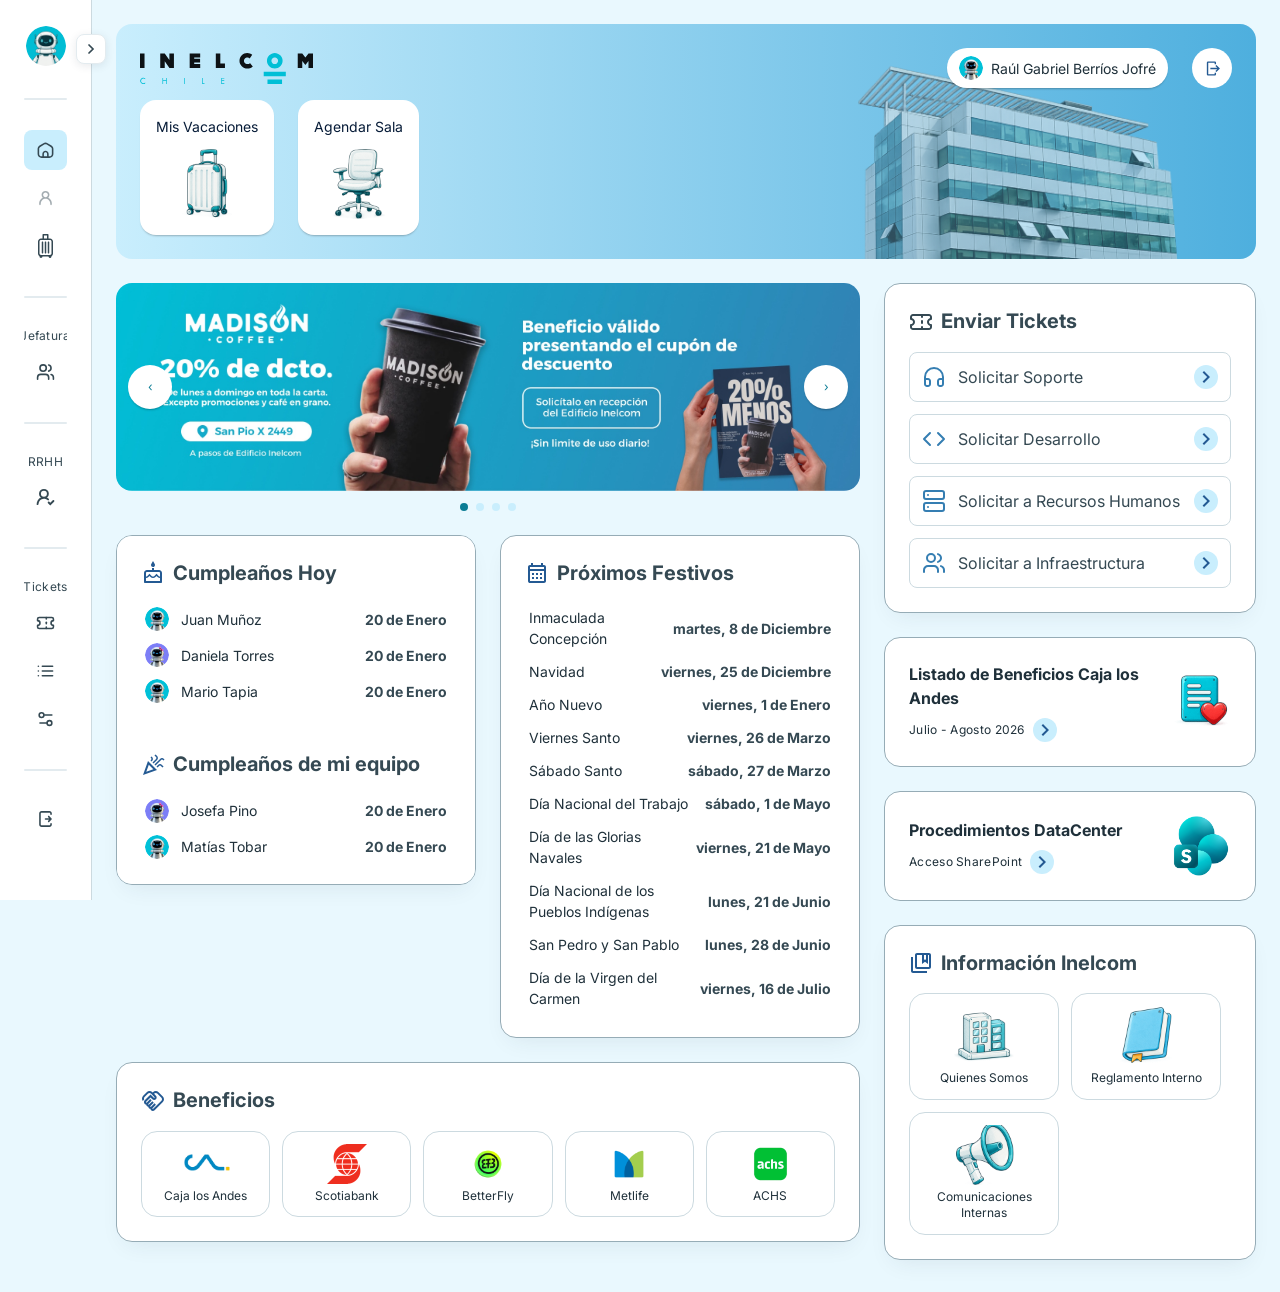
==== index.html @ 3e8e4b84 "Las ilustraciones nuevas del home y el icono de tickets Bajadas del Figma 615:1370. Venían a 1024², " ====
<!doctype html>
<html lang="es">
  <head>
    <link rel="icon" type="image/svg+xml" href="assets/home/favicon.svg" />
    <meta charset="UTF-8" />
    <meta name="viewport" content="width=device-width, initial-scale=1.0" />
    <title>Intranet Inelcom Chile</title>
    <link rel="preconnect" href="https://fonts.googleapis.com" />
    <link rel="preconnect" href="https://fonts.gstatic.com" crossorigin />
    <link
      href="https://fonts.googleapis.com/css2?family=Inter:wght@400;700&display=swap"
      rel="stylesheet"
    />
    <link rel="stylesheet" href="css/sistema/01-tokens.css" />
    <link rel="stylesheet" href="css/sistema/02-base.css" />
    <link rel="stylesheet" href="css/sistema/03-layout.css" />
    <link rel="stylesheet" href="css/sistema/04-components.css" />
    <link rel="stylesheet" href="css/sistema/05-sidebar.css" />

    <link rel="stylesheet" href="css/pantallas/inicio.css" />
    <script src="js/sidebar.js" defer></script>
    <script src="js/inicio-carrusel.js" defer></script>
    <script src="js/inicio-festivos.js" defer></script>
    <script src="js/inicio-cumpleanos.js" defer></script>
  </head>
  <body data-pagina="inicio">
    <div class="l-app">
      <!-- El menú lo pinta js/sidebar.js, igual en todas las pantallas -->
      <div data-sidebar-slot></div>
      <div class="l-main">
        <main class="l-body">
          <h1 class="u-visually-hidden">Panel principal — Intranet Inelcom</h1>

          <header class="s-inicio__hero">
            <div class="s-inicio__fondo" aria-hidden="true">
              <img src="assets/home/img-edificioinelcom.png" alt="" />
            </div>
            <div class="s-inicio__heroContenido">
              <div class="s-inicio__heroTop">
                <img
                  class="s-inicio__logo"
                  src="assets/home/header-logo.svg"
                  alt="Inelcom Chile"
                />
                <div class="s-inicio__acciones">
                  <!-- Nombre y avatar hardcodeados como placeholder de diseño.
                       Deberían venir de la sesión/usuario autenticado. -->
                  <button type="button" class="s-inicio__perfil">
                    <img class="c-avatar" src="assets/home/img-boy.png" alt="" />
                    <span class="s-inicio__perfilNombre"
                      >Raúl Gabriel Berríos Jofré</span
                    >
                  </button>
                  <button
                    type="button"
                    class="c-iconbtn s-inicio__salir"
                    aria-label="Cerrar sesión"
                  >
                    <img class="c-icon" src="assets/home/ic-logout.svg" alt="" />
                  </button>
                </div>
              </div>
              <div class="s-inicio__destacados">
                <button type="button" class="s-inicio__destacado">
                  <span class="s-inicio__destacadoLabel">Mis Vacaciones</span>
                  <img
                    class="s-inicio__ilus s-inicio__ilus--lg"
                    src="assets/home/img-vacaciones.png"
                    alt=""
                  />
                </button>
                <button type="button" class="s-inicio__destacado">
                  <span class="s-inicio__destacadoLabel">Agendar Sala</span>
                  <img class="s-inicio__ilus s-inicio__ilus--lg" src="assets/home/img-sala.png" alt="" />
                </button>
              </div>
            </div>
          </header>


          <div class="s-inicio__contenido">
            <div class="s-inicio__columna">
              <section
                class="s-inicio__carrusel"
                aria-roledescription="carrusel"
                aria-label="Anuncios destacados"
              >
                <div class="s-inicio__viewport">
                  <div class="s-inicio__pista">
                    <div class="s-inicio__lamina">
                      <img
                        src="assets/home/slider/madison-coffee.jpg"
                        alt="Madison Coffee: 20% de descuento de lunes a domingo en toda la carta (excepto promociones y café en grano). San Pío X 2449, a pasos de Edificio Inelcom."
                      />
                    </div>
                    <div class="s-inicio__lamina">
                      <img
                        src="assets/home/slider/metlife-reembolso.jpg"
                        alt="MetLife: reembolso de gastos médicos. Revisa el manual paso a paso aquí."
                      />
                    </div>
                    <div class="s-inicio__lamina">
                      <img
                        src="assets/home/slider/buen-trato.jpg"
                        alt="Inelcom Chile: ¿Qué es Buen Trato? No subimos el tono, nada sexual: miradas, comentarios, gestos, ni pelambres, ni burlas, ni ofensas. Ni siquiera en broma. Conoce las herramientas para tu equipo de trabajo."
                      />
                    </div>
                    <div class="s-inicio__lamina">
                      <img
                        src="assets/home/slider/seguro-complementario.jpg"
                        alt="Nuevo Seguro Complementario MetLife. Formulario: actualiza tus cargas antes del 31 de mayo."
                      />
                    </div>
                  </div>
                  <button
                    type="button"
                    class="s-inicio__nav s-inicio__nav--prev"
                    aria-label="Anuncio anterior"
                  >
                    ‹
                  </button>
                  <button
                    type="button"
                    class="s-inicio__nav s-inicio__nav--next"
                    aria-label="Anuncio siguiente"
                  >
                    ›
                  </button>
                </div>
                <div class="s-inicio__puntos"></div>
              </section>

              <div class="s-inicio__tarjetas">
                <section
                  class="c-card s-inicio__card--cumple"
                  aria-labelledby="birthdays-heading"
                >
                  <h2 class="c-card__title s-inicio__titulo" id="birthdays-heading">
                    <img class="c-icon" src="assets/home/ic-cake.svg" alt="" />
                    Cumpleaños Hoy
                  </h2>
                  <ul
                    class="s-inicio__lista"
                    data-birthdays-today
                    aria-labelledby="birthdays-heading"
                    aria-live="polite"
                  ></ul>

                  <hr class="c-divider" />

                  <h2 class="c-card__title s-inicio__titulo" id="team-birthdays-heading">
                    <img class="c-icon" src="assets/home/ic-celebration.svg" alt="" />
                    Cumpleaños de mi equipo
                  </h2>
                  <ul
                    class="s-inicio__lista"
                    data-birthdays-team
                    aria-labelledby="team-birthdays-heading"
                    aria-live="polite"
                  ></ul>
                </section>

                <section
                  class="c-card s-inicio__card--festivos"
                  aria-labelledby="holidays-heading"
                >
                  <h2 class="c-card__title s-inicio__titulo" id="holidays-heading">
                    <img class="c-icon" src="assets/home/ic-calendar.svg" alt="" />
                    Próximos Festivos
                  </h2>
                  <ul class="s-inicio__lista" data-holidays-list aria-live="polite"></ul>
                </section>
              </div>

              <section
                class="c-card s-inicio__card--beneficios"
                aria-labelledby="benefits-heading"
              >
                <h2 class="c-card__title s-inicio__titulo" id="benefits-heading">
                  <img class="c-icon" src="assets/home/ic-handshake.svg" alt="" />
                  Beneficios
                </h2>
                <div class="s-inicio__rejilla">
                  <a
                    href="https://www.cajalosandes.cl/"
                    target="_blank"
                    rel="noopener noreferrer"
                    class="s-inicio__acceso"
                  >
                    <img
                      class="s-inicio__ilus s-inicio__ilus--auto"
                      src="assets/home/img-logo-cajalosandes.png"
                      alt=""
                    />
                    <span class="s-inicio__accesoLabel">Caja los Andes</span>
                  </a>
                  <a
                    href="https://www.scotiabankchile.cl/"
                    target="_blank"
                    rel="noopener noreferrer"
                    class="s-inicio__acceso"
                  >
                    <img
                      class="s-inicio__ilus"
                      src="assets/home/img-logo-scotiabank.png"
                      alt=""
                    />
                    <span class="s-inicio__accesoLabel">Scotiabank</span>
                  </a>
                  <a
                    href="https://betterfly.com/es-cl/plataforma-betterfly/"
                    target="_blank"
                    rel="noopener noreferrer"
                    class="s-inicio__acceso"
                  >
                    <img
                      class="s-inicio__ilus"
                      src="assets/home/img-logo-betterfly.png"
                      alt=""
                    />
                    <span class="s-inicio__accesoLabel">BetterFly</span>
                  </a>
                  <a
                    href="https://www.metlife.cl/"
                    target="_blank"
                    rel="noopener noreferrer"
                    class="s-inicio__acceso"
                  >
                    <img
                      class="s-inicio__ilus"
                      src="assets/home/img-logo-metlife.png"
                      alt=""
                    />
                    <span class="s-inicio__accesoLabel">Metlife</span>
                  </a>
                  <a
                    href="https://www.mundoachs.cl/"
                    target="_blank"
                    rel="noopener noreferrer"
                    class="s-inicio__acceso"
                  >
                    <img
                      class="s-inicio__ilus s-inicio__ilus--auto"
                      src="assets/home/img-logo-achs.png"
                      alt=""
                    />
                    <span class="s-inicio__accesoLabel">ACHS</span>
                  </a>
                </div>
              </section>
            </div>

            <aside
              class="s-inicio__lateral"
              aria-label="Tickets, beneficios e información"
            >
              <section
                class="c-card s-inicio__card--tickets"
                aria-labelledby="tickets-heading"
              >
                <h2 class="c-card__title s-inicio__titulo" id="tickets-heading">
                  <img class="c-icon" src="assets/home/ic-tickets.svg" alt="" />
                  Enviar Tickets
                </h2>
                <div class="s-inicio__tickets">
                  <button type="button" class="s-inicio__ticket">
                    <img
                      class="c-icon"
                      src="assets/home/ic-ticket-soporte.svg"
                      alt=""
                    />
                    <span class="s-inicio__ticketLabel">Solicitar Soporte</span>
                    <img
                      class="c-icon s-inicio__flecha"
                      src="assets/home/ic-arrow.svg"
                      alt=""
                    />
                  </button>
                  <button type="button" class="s-inicio__ticket">
                    <img
                      class="c-icon"
                      src="assets/home/ic-ticket-desarrollo.svg"
                      alt=""
                    />
                    <span class="s-inicio__ticketLabel">Solicitar Desarrollo</span>
                    <img
                      class="c-icon s-inicio__flecha"
                      src="assets/home/ic-arrow.svg"
                      alt=""
                    />
                  </button>
                  <button type="button" class="s-inicio__ticket">
                    <img
                      class="c-icon"
                      src="assets/home/ic-ticket-rrhh.svg"
                      alt=""
                    />
                    <span class="s-inicio__ticketLabel">Solicitar a Recursos Humanos</span>
                    <img
                      class="c-icon s-inicio__flecha"
                      src="assets/home/ic-arrow.svg"
                      alt=""
                    />
                  </button>
                  <button type="button" class="s-inicio__ticket">
                    <img
                      class="c-icon"
                      src="assets/home/ic-ticket-infraestructura.svg"
                      alt=""
                    />
                    <span class="s-inicio__ticketLabel">Solicitar a Infraestructura</span>
                    <img
                      class="c-icon s-inicio__flecha"
                      src="assets/home/ic-arrow.svg"
                      alt=""
                    />
                  </button>
                </div>
              </section>

              <button type="button" class="s-inicio__banner">
                <span class="s-inicio__bannerTexto">
                  <span class="s-inicio__bannerTitulo">Listado de Beneficios Caja los Andes</span>
                  <span class="s-inicio__bannerPie">
                    <span class="s-inicio__bannerSub">Julio - Agosto 2026</span>
                    <img
                      class="c-icon s-inicio__flecha"
                      src="assets/home/ic-arrow.svg"
                      alt=""
                    />
                  </span>
                </span>
                <img
                  class="s-inicio__bannerImagen"
                  src="assets/home/img-cajalosandes-benefit.png"
                  alt=""
                />
              </button>

              <button type="button" class="s-inicio__banner">
                <span class="s-inicio__bannerTexto">
                  <span class="s-inicio__bannerTitulo">Procedimientos DataCenter</span>
                  <span class="s-inicio__bannerPie">
                    <span class="s-inicio__bannerSub">Acceso SharePoint</span>
                    <img
                      class="c-icon s-inicio__flecha"
                      src="assets/home/ic-arrow.svg"
                      alt=""
                    />
                  </span>
                </span>
                <img
                  class="s-inicio__bannerImagen"
                  src="assets/home/img-sharepoint.png"
                  alt=""
                />
              </button>

              <section class="c-card s-inicio__card--info" aria-labelledby="info-heading">
                <h2 class="c-card__title s-inicio__titulo" id="info-heading">
                  <img class="c-icon" src="assets/home/ic-book.svg" alt="" />
                  Información Inelcom
                </h2>
                <div class="s-inicio__rejilla">
                  <button type="button" class="s-inicio__acceso">
                    <img
                      class="s-inicio__ilus s-inicio__ilus--md"
                      src="assets/home/img-inelcom-building.png"
                      alt=""
                    />
                    <span class="s-inicio__accesoLabel">Quienes Somos</span>
                  </button>
                  <button type="button" class="s-inicio__acceso">
                    <img
                      class="s-inicio__ilus s-inicio__ilus--md"
                      src="assets/home/img-inelcom-book.png"
                      alt=""
                    />
                    <span class="s-inicio__accesoLabel">Reglamento Interno</span>
                  </button>
                  <button type="button" class="s-inicio__acceso">
                    <img
                      class="s-inicio__ilus s-inicio__ilus--md"
                      src="assets/home/img-inelcom-megaphone.png"
                      alt=""
                    />
                    <span class="s-inicio__accesoLabel"
                      >Comunicaciones Internas</span
                    >
                  </button>
                </div>
              </section>
            </aside>
          </div>
        </main>
      </div>

    </div>
  </body>
</html>
---- css/sistema/01-tokens.css ----
/* ==========================================================================
   TOKENS · INELCOM Design System

   Generado desde las VARIABLES del archivo de Figma "Design System inelcom"
   (v0IxFJxFoUWsXnlqkvCkW9), no desde sus estilos. Son cuatro colecciones:

     INELCOM/Colors      76 variables
     INELCOM/Spacing     13
     INELCOM/Radius       6
     INELCOM/Typography  29

   Este archivo es la ÚNICA fuente de color, espacio, radio y tipografía de
   todo el repositorio. Ninguna hoja de más abajo declara un valor propio:
   todas componen con estas variables.

   DOS CAPAS
     1. PRIMITIVAS   el valor tal como está en Figma, con el mismo nombre
                     (corporate/500 → --c-corporate-500)
     2. SEMÁNTICAS   para qué sirve cada una en pantalla
                     (--color-bg-page, --color-text-primary…)

   Una pantalla usa la capa 2. La capa 1 se toca solo cuando cambia el
   archivo de Figma.

   LO QUE NO VIENE DEL DESIGN SYSTEM
   Al final hay un bloque con medidas de implementación —anchos de sidebar y
   de modal, tamaños de icono, sombras, foco y transiciones— que Figma no
   publica como variables. Van marcadas y aparte, para que se note cuáles
   son del sistema y cuáles las pusimos nosotros.
   ========================================================================== */

:root {
  /* ======================================================================
     1. PRIMITIVAS · COLOR            INELCOM/Colors
     ====================================================================== */

  /* --- Corporativo --------------------------------------------------- */
  --c-corporate-50: #ebffff;
  --c-corporate-100: #cefdff;
  --c-corporate-200: #a2f9ff;
  --c-corporate-300: #63f1fd;
  --c-corporate-400: #1ce0f4;
  --c-corporate-500: #00bfd6;
  --c-corporate-600: #039bb7;
  --c-corporate-700: #0a7c94;
  --c-corporate-800: #126378;
  --c-corporate-900: #145265;
  --c-corporate-950: #063646;

  /* --- Support (morado) ---------------------------------------------- */
  --c-support-50: #ecefff;
  --c-support-100: #dde2ff;
  --c-support-200: #c2c9ff;
  --c-support-300: #9ca5ff;
  --c-support-400: #7577ff;
  --c-support-500: #6c63ff;
  --c-support-600: #5036f5;
  --c-support-700: #452ad8;
  --c-support-800: #3825ae;
  --c-support-900: #312689;
  --c-support-950: #1e1650;

  /* --- Blue support ---------------------------------------------------
     Ojo: el sistema no publica el 800 de esta familia. */
  --c-blue-support-50: #f4fcff;
  --c-blue-support-100: #e9f8fe;
  --c-blue-support-200: #c9eefd;
  --c-blue-support-300: #9be0fc;
  --c-blue-support-400: #4eafde;
  --c-blue-support-500: #357eb2;
  --c-blue-support-600: #245a93;
  --c-blue-support-700: #194573;
  --c-blue-support-900: #061b37;

  /* --- Neutros -------------------------------------------------------- */
  --c-neutral-0: #ffffff;
  --c-neutral-50: #f8fbfc;
  --c-neutral-100: #f1f7f9;
  --c-neutral-200: #e3ebef;
  --c-neutral-300: #ccdae0;
  --c-neutral-400: #96acb6;
  --c-neutral-500: #6b8490;
  --c-neutral-600: #495d67;
  --c-neutral-700: #354953;
  --c-neutral-800: #1f303a;
  --c-neutral-900: #101e29;
  --c-neutral-950: #030c16;

  /* --- Semáforo ------------------------------------------------------- */
  --c-success-50: #f0fdf4;
  --c-success-100: #dcfce7;
  --c-success-200: #bbf7d0;
  --c-success-300: #86efac;
  --c-success-400: #4ade80;
  --c-success-500: #22c55e;
  --c-success-600: #16a34a;
  --c-success-700: #15803d;
  --c-success-800: #166534;
  --c-success-900: #14532d;
  --c-success-950: #052e16;

  --c-warning-50: #fef9ec;
  --c-warning-100: #fdedc8;
  --c-warning-200: #fada8d;
  --c-warning-300: #f7c052;
  --c-warning-400: #f5a623;
  --c-warning-500: #ef8711;
  --c-warning-600: #d3630c;
  --c-warning-700: #af440e;
  --c-warning-800: #8f3411;
  --c-warning-900: #752c12;
  --c-warning-950: #431505;

  --c-error-50: #fef2f2;
  --c-error-100: #fee2e2;
  --c-error-200: #ffc9c9;
  --c-error-300: #fda4a4;
  --c-error-400: #fa6f6f;
  --c-error-500: #f24b4b;
  --c-error-600: #de2424;
  --c-error-700: #bb1a1a;
  --c-error-800: #9b1919;
  --c-error-900: #801c1c;
  --c-error-950: #460909;

  /* ======================================================================
     2. PRIMITIVAS · ESPACIO          INELCOM/Spacing
     ====================================================================== */

  --space-half: 2px;
  --space-1: 4px;
  --space-2: 8px;
  --space-3: 12px;
  --space-4: 16px;
  --space-5: 20px;
  --space-6: 24px;
  --space-8: 32px;
  --space-10: 40px;
  --space-12: 48px;
  --space-16: 64px;
  --space-20: 80px;
  --space-24: 96px;

  /* ======================================================================
     3. PRIMITIVAS · RADIO            INELCOM/Radius
     ====================================================================== */

  --radius-xs: 2px;
  --radius-sm: 4px;
  --radius-md: 8px;
  --radius-lg: 16px;
  --radius-xl: 32px;
  --radius-pill: 999px;

  /* ======================================================================
     4. PRIMITIVAS · TIPOGRAFÍA       INELCOM/Typography

     La familia no es una variable de Figma: el sistema la da por sentada.
     Es lo único de esta sección que no sale del archivo.
     ====================================================================== */

  --font-sans:
    "Inter", -apple-system, BlinkMacSystemFont, "Segoe UI", Roboto, Helvetica,
    Arial, sans-serif;

  --fs-xs: 12px;
  --fs-sm: 14px;
  --fs-base: 16px;
  --fs-lg: 18px;
  --fs-xl: 20px;
  --fs-2xl: 24px;
  --fs-3xl: 30px;
  --fs-4xl: 36px;
  --fs-5xl: 48px;
  --fs-6xl: 60px;
  --fs-7xl: 72px;
  --fs-8xl: 96px;
  --fs-9xl: 128px;

  --fw-regular: 400;
  --fw-medium: 500;
  --fw-semibold: 600;
  --fw-bold: 700;

  --lh-none: 1;
  --lh-tight: 1.25;
  --lh-snug: 1.375;
  --lh-normal: 1.5;
  --lh-relaxed: 1.625;
  --lh-loose: 2;

  --ls-tighter: -0.05em;
  --ls-tight: -0.025em;
  --ls-normal: 0;
  --ls-wide: 0.025em;
  --ls-wider: 0.05em;
  --ls-widest: 0.1em;

  /* ======================================================================
     5. SEMÁNTICAS · para qué sirve cada color en pantalla
     ====================================================================== */

  /* --- Superficies ---------------------------------------------------- */
  --color-bg-page: var(--c-blue-support-100);
  --color-surface: var(--c-neutral-0);
  --color-surface-subtle: var(--c-neutral-200);
  --color-surface-sunken: var(--c-neutral-50); /* tarjeta de detalle    */
  --color-surface-muted: var(--c-neutral-100); /* cuerpo de los modales */

  /* --- Bordes y separadores -------------------------------------------- */
  --color-border: var(--c-neutral-400);
  --color-border-subtle: var(--c-neutral-300);
  --color-divider: var(--c-neutral-200);

  /* --- Texto ------------------------------------------------------------ */
  --color-text-primary: var(--c-neutral-800);
  --color-text-heading: var(--c-neutral-700);
  --color-text-strong: var(--c-neutral-900);
  --color-text-secondary: var(--c-neutral-600);
  --color-text-inverse: var(--c-neutral-0);
  --color-text-link: var(--c-corporate-700);
  --color-text-danger: var(--c-error-600);

  /* --- Iconos ----------------------------------------------------------- */
  --color-icon: var(--c-neutral-700);
  --color-icon-muted: var(--c-neutral-500);
  --color-icon-inverse: var(--c-neutral-0);

  /* --- Interacción ------------------------------------------------------ */
  --color-state-hover: var(--c-blue-support-50);
  --color-state-pressed: var(--c-blue-support-200);
  --color-state-focus: var(--c-blue-support-200);
  --color-state-selected: var(--c-blue-support-200);

  /* El sidebar va sobre blanco, así que arranca un escalón más arriba */
  --color-nav-hover: var(--c-blue-support-100);
  --color-nav-pressed: var(--c-blue-support-300);
  --color-nav-selected: var(--c-blue-support-200);

  --color-focus-ring: var(--c-corporate-700);

  /* --- Acción primaria -------------------------------------------------- */
  --color-action-bg: var(--c-corporate-600);
  --color-action-bg-hover: var(--c-corporate-700);
  --color-action-bg-pressed: var(--c-corporate-800);
  --color-action-text: var(--c-neutral-0);
  --color-action-bg-disabled: var(--c-neutral-200);
  --color-action-text-disabled: var(--c-neutral-500);

  /* --- Modales ---------------------------------------------------------- */
  --color-overlay: rgb(16 30 41 / 0.55);

  /* --- Estados ---------------------------------------------------------- */
  --color-info-bg: var(--c-blue-support-200);
  --color-info-border: var(--c-corporate-600);
  --color-info-text: var(--c-corporate-950);
  --color-info-accent: var(--c-corporate-700);

  --color-success-bg: var(--c-success-200);
  --color-success-border: var(--c-success-600);
  --color-success-text: var(--c-success-900);

  --color-warning-bg: var(--c-warning-200);
  --color-warning-bg-soft: var(--c-warning-100);
  --color-warning-border: var(--c-warning-500);
  --color-warning-text: var(--c-warning-900);

  --color-danger-bg: var(--c-error-200);
  --color-danger-border: var(--c-error-500);
  --color-danger-text: var(--c-error-900);
  --color-danger-solid: var(--c-error-500);

  /* --- Badge de días ---------------------------------------------------- */
  --color-badge-empty: var(--c-neutral-400);
  --color-badge-ok: var(--c-success-600);
  --color-badge-over: var(--color-danger-solid);

  /* --- Tabla ------------------------------------------------------------ */
  --color-table-head-bg: var(--c-neutral-100);
  --color-table-border: var(--c-neutral-300);
  --color-table-row-hover: var(--color-state-hover);
  --color-table-row-pressed: var(--color-state-pressed);

  --color-tag-ok-bg: var(--c-success-100);
  --color-tag-ok-text: var(--c-success-700);
  --color-tag-wait-bg: var(--c-warning-100);
  --color-tag-wait-text: var(--c-warning-700);
  --color-tag-no-bg: var(--c-error-100);
  --color-tag-no-text: var(--c-error-700);

  /* Las filas rechazadas van atenuadas */
  --opacity-row-muted: 0.6;

  /* --- Icono de la tarjeta de historial --------------------------------- */
  --color-status-icon-aprobada: var(--c-success-700);
  --color-status-icon-rechazada: var(--c-neutral-900);
  --color-status-icon-pendiente: var(--color-icon);

  /* ======================================================================
     6. FUERA DEL DESIGN SYSTEM

     Medidas de implementación que Figma no publica como variables. Si
     alguna debiera ser del sistema, el sitio donde agregarla es el archivo
     de Figma, no este bloque.
     ====================================================================== */

  /* --- Medidas de layout ------------------------------------------------ */
  --size-sidebar-collapsed: 92px;
  --size-sidebar-expanded: 256px;
  --size-bottomnav: 64px; /* barra inferior en móvil */
  --size-content-max: 1440px;
  --size-modal-sm: 500px; /* detalle de solicitud  */
  --size-modal-md: 800px; /* confirmación          */
  --size-modal-lg: 720px; /* drawer de informe     */
  --size-modal-xl: 1040px; /* detalle de un tramo  */

  /* --- Iconos ----------------------------------------------------------- */
  --icon-xs: 13px;
  --icon-sm: 16px;
  --icon-md: 18px;
  --icon-lg: 24px;
  --icon-xl: 36px;

  /* Área mínima de toque en teléfono */
  --tap-target: 44px;

  /* --- Sombras ---------------------------------------------------------- */
  --shadow-button: 0 2px 2px -1px rgb(0 0 0 / 0.25);
  --shadow-card: 0 2px 8px 0 rgb(36 48 71 / 0.1);
  --shadow-card-lg: 0 10px 24px -10px rgb(36 48 71 / 0.1);
  --shadow-modal:
    0 12px 32px 0 rgb(15 24 37 / 0.14), 0 4px 8px 0 rgb(15 24 37 / 0.06);

  /* --- Foco ------------------------------------------------------------- */
  --focus-ring-width: 2px;
  --focus-ring-offset: 2px;

  /* --- Movimiento ------------------------------------------------------- */
  --transition-fast: 120ms ease-out;
  --transition-base: 180ms ease-out;
}
---- css/sistema/02-base.css ----
/* ==========================================================================
   02 · BASE
   Reset acotado, tipografía por defecto y utilidades mínimas.
   ========================================================================== */

/* --- Reset ---------------------------------------------------------- */

*,
*::before,
*::after {
  box-sizing: border-box;
}

html {
  -webkit-text-size-adjust: 100%;
}

body,
h1,
h2,
h3,
h4,
p,
figure,
blockquote,
dl,
dd {
  margin: 0;
}

ul[class],
ol[class] {
  margin: 0;
  padding: 0;
  list-style: none;
}

img,
svg,
video {
  display: block;
  max-width: 100%;
}

button,
input,
select,
textarea {
  font: inherit;
  color: inherit;
  margin: 0;
}

button {
  background: none;
  border: 0;
  padding: 0;
  cursor: pointer;
}

a {
  color: inherit;
  text-decoration: none;
}

/* El atributo hidden tiene que ganarle al display de los componentes:
   `.c-notice { display: flex }` por sí solo le gana a la regla del navegador. */
[hidden] {
  display: none !important;
}

/* --- Documento ------------------------------------------------------ */

body {
  font-family: var(--font-sans);
  font-size: var(--fs-xs);
  font-weight: var(--fw-regular);
  line-height: var(--lh-normal);
  color: var(--color-text-primary);
  background-color: var(--color-bg-page);
  -webkit-font-smoothing: antialiased;
  text-rendering: optimizeLegibility;
}

/* --- Foco -----------------------------  */

:focus-visible {
  outline: var(--focus-ring-width) solid var(--color-focus-ring);
  outline-offset: var(--focus-ring-offset);
  border-radius: var(--radius-md);
}

/* --- Movimiento reducido -------------------------------------------- */

@media (prefers-reduced-motion: reduce) {
  *,
  *::before,
  *::after {
    animation-duration: 0.01ms !important;
    animation-iteration-count: 1 !important;
    transition-duration: 0.01ms !important;
    scroll-behavior: auto !important;
  }
}

/* ==========================================================================
   UTILIDADES
   ========================================================================== */

/* Solo para lectores de pantalla */
.u-visually-hidden {
  position: absolute;
  width: 1px;
  height: 1px;
  padding: 0;
  margin: -1px;
  overflow: hidden;
  clip: rect(0 0 0 0);
  clip-path: inset(50%);
  white-space: nowrap;
  border: 0;
}

/* Salto al contenido, visible solo al tabular */
.u-skip-link {
  position: absolute;
  top: var(--space-2);
  left: var(--space-2);
  z-index: 100;
  padding: var(--space-2) var(--space-3);
  font-size: var(--fs-sm);
  font-weight: var(--fw-bold);
  color: var(--color-text-link);
  background: var(--color-surface);
  border-radius: var(--radius-md);
  box-shadow: var(--shadow-card);
  transform: translateY(-200%);
}
.u-skip-link:focus {
  transform: translateY(0);
}

/* Los iconos (.c-icon) se fueron a 04-components.css: son un componente, y
   el home del sistema viejo necesita cargarlos sin arrastrar este reset. */
---- css/sistema/03-layout.css ----
/* ==========================================================================
   03 · LAYOUT
   ========================================================================== */

/* --------------------------------------------------------------------------
   Armazón de la aplicación
   -------------------------------------------------------------------------- */

.l-app {
  display: flex;
  flex-direction: column;
  min-height: 100vh;
  min-height: 100dvh;
}

.l-main {
  flex: 1;
  min-width: 0; /* deja que el grid se encoja */
}

.l-app:has(> .c-sidebar) .l-main {
  padding-bottom: var(--size-bottomnav);
}

@media (min-width: 768px) {
  .l-app {
    flex-direction: row;
  }
  .l-app:has(> .c-sidebar) .l-main {
    padding-bottom: 0;
  }
}

/* --------------------------------------------------------------------------
   Cabecera de página
   -------------------------------------------------------------------------- */

.l-header {
  position: sticky;
  top: 0;
  z-index: 15;
  padding: var(--space-4);
  background-color: var(--color-surface);
  border-bottom: 1px solid var(--color-divider);
}

.l-header__content {
  display: flex;
  align-items: center;
  justify-content: space-between;
  gap: var(--space-3);
}

@media (min-width: 768px) {
  .l-header {
    padding: var(--space-4) var(--space-6);
  }
}

/* --------------------------------------------------------------------------
   Cuerpo de página
   -------------------------------------------------------------------------- */

.l-body {
  display: flex;
  flex-direction: column;
  gap: var(--space-6);
  padding: var(--space-6) var(--space-4) var(--space-8);
}

@media (min-width: 768px) {
  .l-body {
    padding: var(--space-6) var(--space-6) var(--space-8);
  }
}

/* --------------------------------------------------------------------------
   Sección genérica: un título y su contenido
   -------------------------------------------------------------------------- */

.l-section {
  display: flex;
  flex-direction: column;
  gap: var(--space-4);
}

.l-section__title {
  font-size: var(--fs-2xl);
  font-weight: var(--fw-bold);
  line-height: var(--lh-snug);
  color: var(--color-text-primary);
}

/* --------------------------------------------------------------------------
   Rejilla de tiles de balance
   -------------------------------------------------------------------------- */

.l-balance {
  display: grid;
  grid-template-columns: 1fr;
  gap: var(--space-3);
}

@media (min-width: 480px) {
  .l-balance {
    grid-template-columns: repeat(2, 1fr);
    gap: var(--space-4);
  }
  /* Con tres tiles el último ocupa la fila entera; con dos no aplica. */
  .l-balance:has(> :nth-child(3)) > :last-child {
    grid-column: 1 / -1;
  }
}

@media (min-width: 768px) {
  /* auto-fit: se adapta al número de tiles que haya. */
  .l-balance {
    grid-template-columns: repeat(auto-fit, minmax(280px, 1fr));
    gap: var(--space-6);
  }
  /* Desde acá ya caben los tres en fila: se anula el span de arriba. */
  .l-balance:has(> :nth-child(3)) > :last-child {
    grid-column: auto;
  }
}

/* --------------------------------------------------------------------------
   Columna de formulario y columna de historial
   -------------------------------------------------------------------------- */

.l-split {
  display: grid;
  grid-template-columns: 1fr;
  gap: var(--space-8);
}

.l-split__divider {
  display: none;
}

@media (min-width: 1280px) {
  .l-split {
    grid-template-columns: 492px 2px 1fr;
    gap: var(--space-6);
    align-items: start;
  }

  .l-split__divider {
    display: block;
    align-self: stretch;
    margin-block: var(--space-8);
    background-color: var(--color-border-subtle);
    border-radius: var(--radius-pill);
  }
}

/* --------------------------------------------------------------------------
   Fila de filtros del historial
   -------------------------------------------------------------------------- */

.l-filters {
  display: flex;
  flex-direction: column;
  gap: var(--space-2);
}

.l-filters > * {
  width: 100%;
  max-width: none;
}

@media (min-width: 480px) {
  .l-filters {
    flex-direction: row;
    flex-wrap: wrap;
    gap: var(--space-4);
  }
  .l-filters > * {
    width: auto;
    max-width: 240px;
  }
}
---- css/sistema/04-components.css ----
/* ==========================================================================
   04 · COMPONENTES
   Cada bloque es independiente y se nombra en BEM:
     .c-bloque __elemento --modificador
   ========================================================================== */

/* ==========================================================================
   AVATAR
   ========================================================================== */

.c-avatar {
  display: block;
  width: var(--icon-lg);
  height: var(--icon-lg);
  object-fit: cover;
  border-radius: var(--radius-pill);
  flex-shrink: 0;
}

.c-avatar--md {
  width: 32px;
  height: 32px;
}

.c-avatar--lg {
  width: 40px;
  height: 40px;
}

/* Sin foto: iniciales. En una lista de equipo casi nunca hay foto de todos. */
.c-avatar--iniciales {
  display: inline-flex;
  align-items: center;
  justify-content: center;
  background-color: var(--color-surface-subtle);
  color: var(--color-text-heading);
  font-size: var(--fs-xs);
  font-weight: var(--fw-bold);
  letter-spacing: 0.02em;
  text-transform: uppercase;
  user-select: none;
}

/* ==========================================================================
   DIVISOR
   ========================================================================== */

.c-divider {
  height: 1px;
  width: 100%;
  background-color: var(--color-divider);
  border: 0;
}

.c-divider--thick {
  height: 2px;
  border-radius: 2px;
}


/* ==========================================================================
   BOTÓN DE ICONO REDONDO 
   ========================================================================== */

.c-iconbtn {
  display: inline-flex;
  align-items: center;
  justify-content: center;
  width: 36px;
  height: 36px;
  background-color: var(--color-surface);
  border: 1px solid var(--c-neutral-700);
  border-radius: var(--radius-pill);
  transition: background-color var(--transition-fast);
}

.c-iconbtn:hover {
  background-color: var(--color-state-hover);
}
.c-iconbtn:active {
  background-color: var(--color-state-pressed);
}
.c-iconbtn .c-icon {
  width: 17px;
  height: 17px;
}

/* ==========================================================================
   TÍTULO DE PÁGINA
   ========================================================================== */

.c-pagetitle {
  display: flex;
  align-items: center;
  gap: var(--space-2);
  min-width: 0;
}

.c-pagetitle__text {
  font-size: var(--fs-2xl);
  font-weight: var(--fw-bold);
  line-height: var(--lh-snug);
  color: var(--color-text-primary);
}

@media (max-width: 479px) {
  .c-pagetitle__text {
    font-size: 1.25rem;
  } /* 20 · evita que parta en dos */
}

/* ==========================================================================
   ICONO
   ========================================================================== */

.c-icon {
  display: inline-block;
  width: var(--icon-lg);
  height: var(--icon-lg);
  flex-shrink: 0;
  color: var(--color-icon);
  pointer-events: none;
}

.c-icon--xs {
  width: var(--icon-xs);
  height: var(--icon-xs);
}
.c-icon--sm {
  width: var(--icon-sm);
  height: var(--icon-sm);
}
.c-icon--md {
  width: var(--icon-md);
  height: var(--icon-md);
}
.c-icon--lg {
  width: var(--icon-lg);
  height: var(--icon-lg);
}
.c-icon--xl {
  width: var(--icon-xl);
  height: var(--icon-xl);
}
.c-icon--maleta {
  width: auto;
  aspect-ratio: 5 / 8;
}

/* ==========================================================================
   SIDEBAR
   ========================================================================== */

.c-sidebar {
  position: fixed;
  bottom: 0;
  left: 0;
  right: 0;
  z-index: 20;
  display: flex;
  align-items: center;
  justify-content: space-around;
  height: var(--size-bottomnav);
  padding: 0 var(--space-3);
  background-color: var(--color-surface);
  border-top: 1px solid var(--color-border-subtle);
}

/* En teléfono la barra inferior muestra solo navegación */
.c-sidebar__profile,
.c-sidebar__divider,
.c-sidebar__spacer,
.c-sidebar__toggle {
  display: none;
}

.c-sidebar__nav {
  display: contents;
}

@media (min-width: 768px) {
  .c-sidebar {
    position: sticky;
    top: 0;
    bottom: auto;
    /* Por encima de .l-header (15): el botón de plegar sobresale sobre el
       contenido y con 10 quedaba por debajo de la cabecera blanca de las
       pantallas que la tienen. */
    z-index: 20;
    flex-direction: column;
    align-items: stretch;
    justify-content: flex-start;
    gap: var(--space-6);
    width: var(--size-sidebar-collapsed);
    height: 100vh;
    height: 100dvh;
    padding: var(--space-6);
    border-top: 0;
    border-right: 1px solid var(--color-border-subtle);
  }

  .c-sidebar__profile {
    display: flex;
    align-items: center;
    justify-content: center;
    height: 44px;
  }

  .c-sidebar__identity {
    display: none;
  }

  .c-sidebar__divider {
    display: block;
  }

  .c-sidebar__nav {
    display: flex;
    flex-direction: column;
    align-items: center;
    gap: var(--space-2);
  }

  .c-sidebar__spacer {
    display: block;
    flex: 1;
  }

  .c-sidebar__footer {
    display: flex;
    flex-direction: column;
  }

  /* Botón de plegar/desplegar, pisando el borde derecho.
     El z-index lo pone por encima del contenido: si no, cualquier tarjeta
     de la página le pasa por encima y deja de poder pulsarse. El aside no
     recorta —su scroll está en .c-sidebar__scroll—, así que el saliente de
     15px se ve entero. */
  .c-sidebar__toggle {
    position: absolute;
    top: 34px;
    right: -15px;
    z-index: 2;
    display: flex;
    padding: 6px;
    background-color: var(--color-surface);
    border: 1px solid var(--color-divider);
    border-radius: var(--radius-md);
    box-shadow: var(--shadow-card);
    transition: background-color var(--transition-fast);
  }

  .c-sidebar__toggle:hover { background-color: var(--color-state-hover); }
  .c-sidebar__toggle:active { background-color: var(--color-state-pressed); }

  .c-sidebar__toggle .c-icon {
    width: var(--icon-sm);
    height: var(--icon-sm);
    transform: rotate(-90deg);
  }
}

/* --- Variante expandida -------------------------------------------- */

@media (min-width: 768px) {
  .c-sidebar--expanded {
    width: var(--size-sidebar-expanded);
  }

  .c-sidebar--expanded .c-sidebar__profile {
    justify-content: flex-start;
    gap: var(--space-3);
    height: auto;
  }

  .c-sidebar--expanded .c-sidebar__identity {
    display: flex;
    flex-direction: column;
    gap: var(--space-1);
    min-width: 0;
  }

  .c-sidebar--expanded .c-sidebar__nav {
    align-items: stretch;
  }

  .c-sidebar--expanded .c-navlink__label {
    display: block;
  }

  .c-sidebar--expanded .c-sidebar__toggle .c-icon {
    transform: rotate(90deg);
  }
}

.c-sidebar__org {
  font-size: var(--fs-xs);
  font-weight: var(--fw-medium);
  line-height: 1.2;
  letter-spacing: var(--ls-wide);
  text-transform: uppercase;
  color: var(--c-corporate-600);
}

.c-sidebar__user {
  font-size: var(--fs-sm);
  font-weight: var(--fw-medium);
  line-height: var(--lh-snug);
  color: var(--color-text-strong);
  overflow: hidden;
  text-overflow: ellipsis;
  white-space: nowrap;
}

/* ==========================================================================
   ITEM DE NAVEGACIÓN
   ========================================================================== */

.c-navlink {
  display: flex;
  align-items: center;
  gap: var(--space-3);
  padding: var(--space-2) var(--space-3);
  border-radius: var(--radius-md);
  background-color: transparent;
  transition: background-color var(--transition-fast);
}

.c-navlink:hover {
  background-color: var(--color-nav-hover);
}
.c-navlink:active {
  background-color: var(--color-nav-pressed);
}

.c-navlink[aria-current="page"] {
  background-color: var(--color-nav-selected);
}

.c-navlink__label {
  display: none;
  flex: 1;
  font-size: var(--fs-sm);
  font-weight: var(--fw-medium);
  line-height: var(--lh-snug);
  letter-spacing: var(--ls-tight);
  color: var(--color-text-heading);
  text-align: left;
}

.c-navlink:active .c-navlink__label,
.c-navlink[aria-current="page"] .c-navlink__label {
  color: var(--color-text-primary);
}

/* Cerrar sesión */
.c-navlink--logout {
  padding: var(--space-2) var(--space-3);
}
.c-navlink--logout .c-icon {
  width: 20px;
  height: 20px;
}
.c-navlink--logout .c-navlink__label {
  color: var(--color-text-danger);
}

/* ==========================================================================
   TILE DE BALANCE
   ========================================================================== */

.c-tile {
  display: flex;
  flex-direction: column;
  gap: var(--space-2);
  padding: var(--space-4) var(--space-6);
  border: 1px solid var(--tile-border);
  border-radius: var(--radius-lg);
  background-color: var(--tile-bg);
}

.c-tile--info {
  --tile-bg: var(--color-info-bg);
  --tile-border: var(--color-info-border);
  --tile-accent: var(--color-info-accent);
  --tile-value: var(--color-info-text);
}

.c-tile--success {
  --tile-bg: var(--color-success-bg);
  --tile-border: var(--color-success-border);
  --tile-accent: var(--color-success-border);
  --tile-value: var(--color-success-text);
}

.c-tile--warning {
  --tile-bg: var(--color-warning-bg);
  --tile-border: var(--color-warning-border);
  --tile-accent: var(--color-warning-border);
  --tile-value: var(--color-warning-text);
}

.c-tile__header {
  display: flex;
  align-items: center;
  gap: var(--space-2);
}

.c-tile__bubble {
  display: flex;
  align-items: center;
  justify-content: center;
  width: var(--icon-lg);
  height: var(--icon-lg);
  flex-shrink: 0;
  background-color: var(--color-surface);
  border: 1px solid var(--tile-accent);
  border-radius: var(--radius-pill);
  color: var(--tile-accent);
}

.c-tile__bubble .c-icon {
  width: var(--icon-xs);
  height: var(--icon-xs);
  color: inherit;
}

.c-tile__label {
  font-size: var(--fs-xs);
  font-weight: var(--fw-bold);
  line-height: 1.25;
  letter-spacing: var(--ls-wider);
  text-transform: uppercase;
  color: var(--color-text-strong);
}

.c-tile__value {
  display: flex;
  align-items: baseline;
  gap: 7px;
  color: var(--tile-value);
}

/* En las plantillas la cifra es un {{placeholder}} largo y sin espacios;
   sin esto desborda la página a lo ancho en teléfono. Los números de
   verdad nunca llegan a partirse. */
.c-tile__number {
  overflow-wrap: anywhere;
  font-size: var(--fs-4xl);
  font-weight: var(--fw-bold);
  line-height: var(--lh-none);
}

.c-tile__unit {
  font-size: var(--fs-base);
  font-weight: var(--fw-bold);
  line-height: 1.2;
}

.c-tile__desc {
  font-size: var(--fs-xs);
  font-weight: var(--fw-regular);
  line-height: 1.35;
  color: var(--c-corporate-950);
}

/* ==========================================================================
   TARJETA CONTENEDORA  ·  panel de nueva solicitud
   ========================================================================== */

.c-card {
  display: flex;
  flex-direction: column;
  gap: var(--space-4);
  padding: var(--space-6);
  background-color: var(--color-surface);
  border: 1px solid var(--color-border);
  border-radius: var(--radius-lg);
  box-shadow: var(--shadow-card-lg);
}

.c-card__heading {
  display: flex;
  align-items: center;
  justify-content: space-between;
  gap: var(--space-2);
  flex-wrap: wrap;
}

.c-card__title {
  font-size: var(--fs-2xl);
  font-weight: var(--fw-bold);
  line-height: 1.2;
  color: var(--color-text-primary);
}

.c-card__copy {
  font-size: var(--fs-xs);
  font-weight: var(--fw-regular);
  line-height: var(--lh-normal);
  color: var(--color-text-heading);
}

/* ==========================================================================
   BADGE SÓLIDO  ·  contador de días a utilizar
   Variantes: sin modificador (sin dato) · --right (cabe) · --wrong (excede)
   ========================================================================== */

.c-badge {
  display: inline-flex;
  align-items: center;
  padding: 6px 10px;
  border-radius: var(--radius-pill);
  font-size: var(--fs-xs);
  font-weight: var(--fw-bold);
  line-height: 1.2;
  text-transform: uppercase;
  white-space: nowrap;
  background-color: var(--color-badge-empty);
  color: var(--color-text-inverse);
}

.c-badge--right {
  background-color: var(--color-badge-ok);
}
.c-badge--wrong {
  background-color: var(--color-badge-over);
}

/* ==========================================================================
   BADGE DE ESTADO (drawer)  ·  pendiente / aprobado / rechazado
   ========================================================================== */

.c-status {
  display: inline-flex;
  align-items: center;
  padding: 6px 10px;
  border-radius: var(--radius-pill);
  font-size: var(--fs-xs);
  font-weight: var(--fw-bold);
  line-height: 1.2;
  /* En el drawer el rótulo va en caja alta. Lo hace el CSS y no el texto,
     así el dato que llega puede ser el mismo que usa la tabla. */
  text-transform: uppercase;
  white-space: nowrap;
  background-color: var(--status-bg);
  color: var(--status-text);
}

.c-status--aprobado {
  --status-bg: var(--color-success-bg);
  --status-text: var(--color-success-text);
}
.c-status--pendiente {
  --status-bg: var(--color-warning-bg-soft);
  --status-text: var(--color-warning-text);
}
.c-status--rechazado {
  --status-bg: var(--color-danger-bg);
  --status-text: var(--color-danger-text);
}

/* ==========================================================================
   CAMPO DE SOLICITUD
   Es el disparador de un desplegable, no un <select> nativo: el diseño
   apila etiqueta y valor dentro de la misma caja, cosa que un <select>
   no puede renderizar. Va como <button> con aria-haspopup="listbox".
   ========================================================================== */

.c-field {
  display: flex;
  align-items: center;
  gap: var(--space-3);
  width: 100%;
  padding: var(--space-4);
  text-align: left;
  background-color: var(--color-surface);
  border: 1px solid var(--color-border);
  border-radius: var(--radius-md);
  transition: background-color var(--transition-fast);
}

.c-field:hover {
  background-color: var(--color-state-hover);
}
.c-field:hover .c-field__icon {
  background-color: var(--c-blue-support-200);
}

.c-field:active {
  background-color: var(--color-state-pressed);
}
.c-field:active .c-field__icon {
  background-color: var(--c-blue-support-300);
}

.c-field:focus-visible .c-field__icon {
  background-color: var(--c-corporate-200);
}

.c-field__icon {
  display: flex;
  align-items: center;
  justify-content: center;
  width: 34px;
  height: 34px;
  flex-shrink: 0;
  background-color: var(--color-surface-subtle);
  border-radius: var(--radius-md);
  color: var(--color-icon-muted);
  transition: background-color var(--transition-fast);
}

.c-field__icon .c-icon {
  width: var(--icon-md);
  height: var(--icon-md);
  color: inherit;
}

.c-field__content {
  display: flex;
  flex-direction: column;
  gap: 3px;
  flex: 1;
  min-width: 0;
}

.c-field__label {
  font-size: var(--fs-xs);
  font-weight: var(--fw-bold);
  line-height: 1.2;
  letter-spacing: var(--ls-wide);
  text-transform: uppercase;
  color: var(--color-text-secondary);
}

.c-field__value {
  font-size: var(--fs-sm);
  font-weight: var(--fw-bold);
  line-height: 1.3;
  color: var(--color-text-primary);
  overflow: hidden;
  text-overflow: ellipsis;
  white-space: nowrap;
}

.c-field__value--placeholder {
  font-weight: var(--fw-regular);
  color: var(--color-text-secondary);
}

.c-field__chevron {
  width: var(--icon-sm);
  height: var(--icon-sm);
  flex-shrink: 0;
  color: var(--color-text-primary);
}

/* ==========================================================================
   CAMPO DE TEXTO LARGO  ·  comentario
   ========================================================================== */

.c-notes {
  display: flex;
  flex-direction: column;
  gap: 7px;
  padding: var(--space-4);
  background-color: var(--color-surface);
  border: 1px solid var(--color-border);
  border-radius: var(--radius-md);
  transition: background-color var(--transition-fast);
}

.c-notes:focus-within {
  background-color: var(--color-state-hover);
}

.c-notes__label {
  font-size: var(--fs-xs);
  font-weight: var(--fw-bold);
  line-height: 1.2;
  letter-spacing: var(--ls-wide);
  text-transform: uppercase;
  color: var(--color-text-secondary);
}

.c-notes__hint {
  font-weight: var(--fw-regular);
  letter-spacing: 0;
  text-transform: none;
  color: var(--color-text-secondary);
}

.c-notes__input {
  width: 100%;
  min-height: 56px;
  padding: 0;
  font-size: var(--fs-xs);
  font-weight: var(--fw-regular);
  line-height: 1.4;
  color: var(--color-text-primary);
  background: transparent;
  border: 0;
  resize: vertical;
}

.c-notes__input:focus-visible {
  outline: none;
}
.c-notes__input::placeholder {
  color: var(--color-text-secondary);
}

/* ==========================================================================
   BOTÓN DE ACCIÓN PRINCIPAL
   ========================================================================== */

.c-submit {
  display: flex;
  align-items: center;
  justify-content: space-between;
  gap: var(--space-2);
  width: 100%;
  padding: var(--space-4);
  border-radius: var(--radius-lg);
  font-size: var(--fs-base);
  font-weight: var(--fw-bold);
  line-height: 1.2;
  color: var(--color-action-text);
  background-color: var(--color-action-bg);
  transition: background-color var(--transition-fast);
}

.c-submit .c-icon {
  width: var(--icon-md);
  height: var(--icon-md);
  color: currentColor;
}

.c-submit:hover {
  background-color: var(--color-action-bg-hover);
}
.c-submit:active {
  background-color: var(--color-action-bg-pressed);
}

.c-submit:disabled {
  cursor: not-allowed;
  font-weight: var(--fw-bold);
  color: var(--color-action-text-disabled);
  background-color: var(--color-action-bg-disabled);
}

.c-submit:disabled .c-icon {
  color: var(--color-border);
}

/* ==========================================================================
   CABECERA DE SECCIÓN
   ========================================================================== */

.c-sectionhead {
  display: flex;
  align-items: center;
  gap: var(--space-2);
  flex-wrap: wrap;
}

.c-sectionhead__title {
  flex: 1;
  min-width: 0;
  font-size: var(--fs-2xl);
  font-weight: var(--fw-bold);
  line-height: var(--lh-snug);
  color: var(--color-text-primary);
}


/* ==========================================================================
   CAMPO EN MODO FILTRO
   ========================================================================== */

.c-field--filter {
  width: auto;
  max-width: 240px;
  border-color: var(--color-border-subtle);
  border-radius: var(--radius-lg);
}

.c-field--filter .c-field__content {
  flex: 0 1 auto;
}

/* ==========================================================================
   BOTÓN DE CIERRE
   ========================================================================== */

.c-closebtn {
  display: flex;
  align-items: center;
  justify-content: center;
  width: 30px;
  height: 30px;
  flex-shrink: 0;
  background-color: var(--color-surface);
  border: 1px solid var(--color-divider);
  border-radius: var(--radius-md);
  color: var(--color-border);
  transition:
    background-color var(--transition-fast),
    color var(--transition-fast);
}

.c-closebtn:hover {
  background-color: var(--color-state-hover);
  color: var(--color-text-primary);
}

.c-closebtn:active {
  background-color: var(--color-state-pressed);
}

.c-closebtn .c-icon {
  width: var(--icon-sm);
  height: var(--icon-sm);
  color: inherit;
}

/* ==========================================================================
   MODAL
   ========================================================================== */

.c-modal {
  width: calc(100% - var(--space-8));
  max-width: var(--size-modal-md);
  max-height: calc(100dvh - var(--space-8));
  padding: 0;
  overflow: auto;
  background-color: var(--color-surface);
  border: 0;
  border-radius: var(--radius-lg);
  box-shadow: var(--shadow-modal);
  color: var(--color-text-primary);
}


.c-modal::backdrop {
  background-color: var(--color-overlay);
}

/* Modal angosto, para los que solo piden una confirmación */
.c-modal--sm {
  max-width: var(--size-modal-sm);
}

/* --- Variante drawer -----------------------------------------------    */

.c-drawer {
  width: 100%;
  max-width: var(--size-modal-sm);
  height: 100dvh;
  max-height: 100dvh;
  margin: 0 0 0 auto;
  border-radius: 0;
  translate: 0 0;
}

.c-drawer[open] {
  transition: translate var(--transition-base);
}
.c-drawer[open]::backdrop {
  transition: opacity var(--transition-base);
}

/* Entra con @starting-style, no con @keyframes: así el estado normal ya es el
   correcto y, si el navegador no lo soporta, aparece en su sitio sin animar. */
@starting-style {
  .c-drawer[open] {
    translate: 100% 0;
  }
  .c-drawer[open]::backdrop {
    opacity: 0;
  }
}


/* En teléfono ocupa todo el ancho */
@media (max-width: 539px) {
  .c-drawer {
    max-width: 100%;
  }
}

.c-drawer .c-modal__body {
  height: 100%;
  overflow-y: auto;
}

/* Drawer ancho, para contenido de informe */
.c-drawer--lg {
  max-width: var(--size-modal-lg);
}

/* Con cabecera propia el drawer se reparte en dos: la cabecera queda fija y
   solo el cuerpo scrollea. */
.c-drawer:has(> .c-modal__header) {
  display: flex;
  flex-direction: column;
  overflow: hidden;
}

.c-drawer:has(> .c-modal__header) .c-modal__body {
  flex: 1;
  min-height: 0;
  height: auto;
}

.c-drawer__nav {
  display: flex;
  align-items: center;
  gap: var(--space-1);
  flex-shrink: 0;
}

.c-drawer__pos {
  padding: 0 var(--space-1);
  font-size: var(--fs-xs);
  font-variant-numeric: tabular-nums;
  white-space: nowrap;
  color: var(--color-text-secondary);
}

/* En teléfono el nombre necesita el ancho más que el contador */
@media (max-width: 479px) {
  .c-drawer__pos {
    display: none;
  }
}

.c-modal__header {
  display: flex;
  align-items: center;
  justify-content: space-between;
  gap: var(--space-4);
  padding: var(--space-6);
  border-bottom: 1px solid var(--color-divider);
}

.c-modal__title {
  font-size: var(--fs-2xl);
  font-weight: var(--fw-bold);
  line-height: var(--lh-snug);
  letter-spacing: -0.01em;
  color: var(--color-text-primary);
}

.c-modal__body {
  display: flex;
  flex-direction: column;
  gap: var(--space-6);
  padding: var(--space-6);
  background-color: var(--color-surface-muted);
}

.c-modal__body--plain {
  gap: var(--space-4);
  background-color: var(--color-surface);
}

.c-modal__summary {
  display: flex;
  align-items: flex-start;
  justify-content: space-between;
  gap: var(--space-4);
  width: 100%;
}

.c-modal__summaryText {
  display: flex;
  flex-direction: column;
  align-items: flex-start;
  gap: var(--space-2);
  min-width: 0;
}

.c-modal__range {
  font-size: 2rem; /* 32 */
  font-weight: var(--fw-bold);
  line-height: 1.15;
  color: var(--color-text-heading);
}

@media (max-width: 479px) {
  .c-modal__range {
    font-size: var(--fs-3xl);
  }
}

/* ==========================================================================
   LISTA DE DETALLE
   ========================================================================== */

.c-detaillist {
  overflow: hidden;
  background-color: var(--color-surface-sunken);
  border: 1px solid var(--color-border-subtle);
  border-radius: var(--radius-lg);
}

.c-detaillist__row {
  display: flex;
  align-items: center;
  gap: var(--space-3);
  padding: var(--space-4);
  border-bottom: 1px solid var(--color-border-subtle);
}

.c-detaillist__row:last-child {
  border-bottom: 0;
}

.c-detaillist__icon {
  display: flex;
  align-items: center;
  justify-content: center;
  width: 34px;
  height: 34px;
  flex-shrink: 0;
  background-color: var(--color-surface-subtle);
  border-radius: var(--radius-md);
  color: var(--color-icon-muted);
}

.c-detaillist__icon .c-icon {
  width: var(--icon-md);
  height: var(--icon-md);
  color: inherit;
}

.c-detaillist__content {
  display: flex;
  flex-direction: column;
  gap: 3px;
  flex: 1;
  min-width: 0;
}

.c-detaillist__label {
  font-size: var(--fs-xs);
  font-weight: var(--fw-bold);
  line-height: 1.2;
  letter-spacing: var(--ls-wide);
  text-transform: uppercase;
  color: var(--color-text-secondary);
}

.c-detaillist__value {
  font-size: var(--fs-xs);
  font-weight: var(--fw-bold);
  line-height: 1.3;
  color: var(--color-text-primary);
}

.c-detaillist__note {
  font-size: var(--fs-xs);
  font-weight: var(--fw-regular);
  line-height: 1.4;
  color: var(--color-text-primary);
}

/* ==========================================================================
   ESTADO VACÍO
   ========================================================================== */

.c-empty {
  display: flex;
  flex-direction: column;
  align-items: center;
  gap: var(--space-3);
  padding: var(--space-12) var(--space-6);
  text-align: center;
  background-color: var(--color-surface);
  border: 1px dashed var(--color-border);
  border-radius: var(--radius-lg);
}

.c-empty__bubble {
  display: flex;
  align-items: center;
  justify-content: center;
  width: 56px;
  height: 56px;
  background-color: var(--color-surface-subtle);
  border-radius: var(--radius-pill);
  color: var(--color-icon-muted);
}

.c-empty__bubble .c-icon {
  width: var(--icon-lg);
  height: var(--icon-lg);
  color: inherit;
}

.c-empty__title {
  font-size: var(--fs-base);
  font-weight: var(--fw-bold);
  line-height: 1.3;
  color: var(--color-text-heading);
}

.c-empty__text {
  max-width: 44ch;
  font-size: var(--fs-xs);
  font-weight: var(--fw-regular);
  line-height: 1.5;
  color: var(--color-text-secondary);
}

/* Variante compacta, para cuando el vacío es solo del filtro */
.c-empty--compact {
  padding: var(--space-8) var(--space-6);
}

/* ==========================================================================
   AVISO EN LÍNEA
   ========================================================================== */

.c-notice {
  display: flex;
  align-items: flex-start;
  gap: var(--space-2);
  padding: var(--space-3);
  font-size: var(--fs-xs);
  line-height: 1.4;
  background-color: var(--color-danger-bg);
  border-radius: var(--radius-md);
  color: var(--color-danger-text);
}

.c-notice .c-icon {
  width: var(--icon-sm);
  height: var(--icon-sm);
  margin-top: 1px;
  color: inherit;
}

/* ==========================================================================
   DESPLEGABLE
   ========================================================================== */

.c-select {
  position: relative;
}

.c-select .c-field {
  width: 100%;
}

.c-select--filter .c-field {
  width: 100%;
}

/* --- Panel flotante compartido (lista y calendario) ------------------- */

.c-popover {
  position: absolute;
  z-index: 30;
  top: calc(100% + var(--space-1));
  left: 0;
  min-width: 100%;
  padding: var(--space-1);
  background-color: var(--color-surface);
  border: 1px solid var(--color-border-subtle);
  border-radius: var(--radius-md);
  box-shadow: var(--shadow-card-lg);
}

.c-popover:has(.c-calendar) {
  min-width: auto;
  width: max-content;
}

.c-popover--fin {
  left: auto;
  right: 0;
}

.c-popover--arriba {
  top: auto;
  bottom: calc(100% + var(--space-1));
}

/* --- Lista de opciones ------------------------------------------------ */

.c-select__list {
  display: flex;
  flex-direction: column;
  gap: 2px;
  max-height: 264px;
  overflow-y: auto;
}

.c-select__option {
  display: flex;
  align-items: center;
  justify-content: space-between;
  gap: var(--space-2);
  width: 100%;
  padding: var(--space-2) var(--space-3);
  text-align: left;
  font-size: var(--fs-sm);
  font-weight: var(--fw-medium);
  line-height: 1.35;
  color: var(--color-text-primary);
  border-radius: var(--radius-md);
  cursor: pointer;
  transition: background-color var(--transition-fast);
}

.c-select__option:hover {
  background-color: var(--color-state-hover);
}

.c-select__option[aria-selected="true"] {
  background-color: var(--color-state-selected);
  font-weight: var(--fw-bold);
}

.c-select__option.is-activa {
  background-color: var(--color-nav-hover);
}
.c-select__option[aria-selected="true"].is-activa {
  background-color: var(--color-nav-pressed);
}

/* ==========================================================================
   CALENDARIO
   ========================================================================== */

.c-calendar {
  width: 276px;
  padding: var(--space-1);
}

.c-calendar__head {
  display: flex;
  align-items: center;
  justify-content: space-between;
  gap: var(--space-2);
  padding: var(--space-1) var(--space-2) var(--space-2);
}

.c-calendar__month {
  font-size: var(--fs-sm);
  font-weight: var(--fw-bold);
  line-height: 1.2;
  color: var(--color-text-primary);
  text-transform: capitalize;
}

.c-calendar__grid {
  display: grid;
  grid-template-columns: repeat(7, 1fr);
  gap: 2px;
}

.c-calendar__dow {
  padding: var(--space-1) 0;
  text-align: center;
  font-size: var(--fs-xs);
  font-weight: var(--fw-bold);
  letter-spacing: var(--ls-wide);
  text-transform: uppercase;
  color: var(--color-text-secondary);
}

.c-calendar__day {
  display: flex;
  align-items: center;
  justify-content: center;
  aspect-ratio: 1;
  font-size: var(--fs-xs);
  font-weight: var(--fw-medium);
  line-height: 1;
  color: var(--color-text-primary);
  border-radius: var(--radius-md);
  transition: background-color var(--transition-fast);
}

.c-calendar__day:hover:not(:disabled) {
  background-color: var(--color-state-hover);
}

.c-calendar__day--rango {
  background-color: var(--c-blue-support-100);
}

.c-calendar__day--hoy {
  box-shadow: inset 0 0 0 1px var(--color-border);
}

.c-calendar__day[aria-pressed="true"] {
  background-color: var(--color-action-bg);
  color: var(--color-action-text);
  font-weight: var(--fw-bold);
}

.c-calendar__day:disabled {
  color: var(--color-border);
  cursor: not-allowed;
}

.c-calendar__day--fuera {
  visibility: hidden;
}

/* Botones de mes, más chicos que los del historial */
.c-iconbtn--sm {
  width: 28px;
  height: 28px;
}
.c-iconbtn--sm .c-icon {
  width: 14px;
  height: 14px;
}

/* ==========================================================================
   PAGINACIÓN
   ========================================================================== */

.c-pagination {
  display: flex;
  align-items: center;
  justify-content: flex-end;
  flex-wrap: wrap;
  gap: var(--space-4);
  padding-top: var(--space-2);
}

.c-pagination__note {
  font-size: var(--fs-xs);
  font-weight: var(--fw-bold);
  line-height: 1.2;
  color: var(--color-text-secondary);
}

.c-pagination__nav {
  display: flex;
  gap: var(--space-2);
}


/* ==========================================================================
   TABLA DEL HISTORIAL

   <table> de verdad para que el lector de pantalla anuncie cada celda con su
   encabezado. Las cuatro columnas iguales las hace `table-layout: fixed`.

   La fila entera es clicable: el enlace del rango se estira sobre ella con un
   ::after, así queda un solo punto de tabulación por fila.
   ========================================================================== */

.c-table {
  width: 100%;
  border-collapse: separate;      /* separate, para que el radio recorte bien */
  border-spacing: 0;
  overflow: hidden;
  background-color: var(--color-surface);
  border: 1px solid var(--color-border);
  border-radius: var(--radius-lg);
  table-layout: fixed;
}

.c-table th,
.c-table td {
  padding: var(--space-4) 0;
  text-align: left;
  vertical-align: middle;
  border-bottom: 1px solid var(--color-table-border);
}

.c-table th:first-child,
.c-table td:first-child { padding-left: var(--space-6); }

.c-table th:last-child,
.c-table td:last-child { padding-right: var(--space-6); }

.c-table th + th,
.c-table td + td { padding-left: var(--space-4); }

/* La última fila no lleva línea: ya está el borde de la tabla */
.c-table tbody tr:last-child td { border-bottom: 0; }

/* --- Cabecera --------------------------------------------------------- */

.c-table thead th {
  font-size: var(--fs-sm);
  font-weight: var(--fw-bold);
  line-height: 1.3;
  color: var(--color-text-heading);
  background-color: var(--color-table-head-bg);
}

/* --- Celdas ----------------------------------------------------------- */

.c-table__rango {
  font-size: var(--fs-xs);
  font-weight: var(--fw-regular);
  line-height: 1.35;
  color: var(--color-text-primary);
}

.c-table__dias,
.c-table__aprobador {
  font-size: var(--fs-sm);
  font-weight: var(--fw-regular);
  line-height: 1.3;
  color: var(--color-text-primary);
}

.c-table__dias,
.c-table__estado { text-align: center; }

/* --- Fila ------------------------------------------------------------- */

.c-table__row {
  position: relative;
  background-color: var(--color-surface);
  transition: background-color var(--transition-fast);
}

.c-table__row:hover { background-color: var(--color-table-row-hover); }
.c-table__row:active { background-color: var(--color-table-row-pressed); }

.c-table__row:has(.c-table__link:hover)  { background-color: var(--color-table-row-hover); }
.c-table__row:has(.c-table__link:active) { background-color: var(--color-table-row-pressed); }

.c-table__row:has(.c-table__link:focus-visible) {
  outline: var(--focus-ring-width) solid var(--color-focus-ring);
  outline-offset: calc(var(--focus-ring-offset) * -1);
}
.c-table__link:focus-visible { outline: none; }

/* La solicitud pendiente va destacada, como en el diseño */
.c-table__row--pendiente .c-table__rango,
.c-table__row--pendiente .c-table__dias { font-weight: var(--fw-bold); }

/* Las rechazadas van atenuadas; la etiqueta de estado conserva su fuerza */
.c-table__row--rechazado :is(.c-table__rango, .c-table__dias, .c-table__aprobador) {
  opacity: var(--opacity-row-muted);
}

/* --- Enlace estirado -------------------------------------------------- */

.c-table__link {
  color: inherit;
  font: inherit;
}

.c-table__link::after {
  content: "";
  position: absolute;
  inset: 0;
}


/* ==========================================================================
   ETIQUETA DE ESTADO (tabla)
   No intercambiable con .c-status del drawer: esquina de 8 en vez de píldora
   y tono más suave.
   ========================================================================== */

.c-tag {
  display: inline-flex;
  align-items: center;
  padding: var(--space-1) 10px;
  border-radius: var(--radius-md);
  font-size: var(--fs-xs);
  font-weight: var(--fw-bold);
  line-height: 1.3;
  white-space: nowrap;
  background-color: var(--tag-bg);
  color: var(--tag-text);
}

.c-tag--aprobado  { --tag-bg: var(--color-tag-ok-bg);   --tag-text: var(--color-tag-ok-text); }
.c-tag--pendiente { --tag-bg: var(--color-tag-wait-bg); --tag-text: var(--color-tag-wait-text); }
.c-tag--rechazado { --tag-bg: var(--color-tag-no-bg);   --tag-text: var(--color-tag-no-text); }

/* Estado contractual de la persona, no de una solicitud */
.c-tag--activo   { --tag-bg: var(--color-tag-ok-bg);   --tag-text: var(--color-tag-ok-text); }
.c-tag--inactivo { --tag-bg: var(--c-neutral-200);     --tag-text: var(--color-text-secondary); }


/* ==========================================================================
   TABLA EN TELÉFONO
   Bajo 768px cada fila pasa a bloque y las celdas muestran su encabezado
   con ::before, tomado del atributo data-col.
   ========================================================================== */

@media (max-width: 767px) {
  .c-table,
  .c-table tbody,
  .c-table tr,
  .c-table td { display: block; width: 100%; }

  .c-table thead { display: none; }

  .c-table__row {
    padding: var(--space-4) var(--space-4) var(--space-3);
    border-bottom: 1px solid var(--color-table-border);
  }

  .c-table tbody tr:last-child { border-bottom: 0; }

  .c-table td {
    display: flex;
    align-items: center;
    justify-content: space-between;
    gap: var(--space-4);
    padding: var(--space-1) 0;
    border-bottom: 0;
    text-align: left;
  }

  .c-table td::before {
    content: attr(data-col);
    flex-shrink: 0;
    font-size: var(--fs-xs);
    font-weight: var(--fw-bold);
    letter-spacing: var(--ls-wide);
    text-transform: uppercase;
    color: var(--color-text-secondary);
  }

  .c-table th:first-child,
  .c-table td:first-child,
  .c-table th:last-child,
  .c-table td:last-child { padding-left: 0; padding-right: 0; }

  .c-table th + th,
  .c-table td + td { padding-left: 0; }

  .c-table__dias,
  .c-table__estado { text-align: right; }
}


/* ==========================================================================
   BOTÓN DE ACCIÓN COMPACTO

   El sistema tenía solo .c-submit (bloque, ancho completo), .c-iconbtn
   (redondo) y .c-closebtn. Faltaba un botón normal de etiqueta corta, que
   es lo que pide una tabla con acciones por fila.

   Jerarquía: el afirmativo va sólido y el destructivo va fantasma, para que
   en una tabla densa no compitan dos bloques de color por fila.
   ========================================================================== */

.c-btn {
  display: inline-flex;
  align-items: center;
  justify-content: center;
  gap: var(--space-1);
  padding: var(--space-2) var(--space-3);
  font-size: var(--fs-sm);
  font-weight: var(--fw-bold);
  line-height: 1.3;
  white-space: nowrap;
  border: 1px solid transparent;
  border-radius: var(--radius-md);
  transition:
    background-color var(--transition-fast),
    border-color var(--transition-fast);
}

.c-btn .c-icon {
  width: var(--icon-sm);
  height: var(--icon-sm);
  color: currentColor;
}

.c-btn:disabled {
  cursor: not-allowed;
  background-color: var(--color-action-bg-disabled);
  border-color: transparent;
  color: var(--color-action-text-disabled);
}

/* Afirmativo. Usa el tono 700 y no el 600: con blanco encima da 5:1 y pasa AA */
.c-btn--aprobar {
  background-color: var(--c-success-700);
  color: var(--color-text-inverse);
}
.c-btn--aprobar:hover:not(:disabled)  { background-color: var(--c-success-900); }
.c-btn--aprobar:active:not(:disabled) { background-color: var(--c-success-900); }

/* Destructivo, en fantasma: el peso visual lo lleva el afirmativo */
.c-btn--rechazar {
  background-color: transparent;
  border-color: var(--color-border-subtle);
  color: var(--c-error-700);
}
.c-btn--rechazar:hover:not(:disabled) {
  background-color: var(--c-error-100);
  border-color: var(--c-error-100);
}
.c-btn--rechazar:active:not(:disabled) { background-color: var(--c-error-200); }

/* Neutro, para cancelar */
.c-btn--neutro {
  background-color: transparent;
  border-color: var(--color-border-subtle);
  color: var(--color-text-heading);
}
.c-btn--neutro:hover:not(:disabled)  { background-color: var(--color-state-hover); }
.c-btn--neutro:active:not(:disabled) { background-color: var(--color-state-pressed); }

.c-btn--bloque { width: 100%; }


/* ==========================================================================
   FILA DE ACCIONES
   ========================================================================== */

.c-acciones {
  display: flex;
  align-items: center;
  gap: var(--space-2);
}

.c-acciones--fin { justify-content: flex-end; }

/* Dentro de una fila de tabla las acciones tienen que quedar POR ENCIMA del
   enlace estirado, si no el clic en el botón abre el detalle. */
.c-table .c-acciones {
  position: relative;
  z-index: 1;
}


/* ==========================================================================
   PERSONA  ·  avatar + nombre para celdas de tabla
   ========================================================================== */

.c-persona {
  display: flex;
  align-items: center;
  gap: var(--space-2);
  min-width: 0;
}

.c-persona__datos {
  display: flex;
  flex-direction: column;
  gap: 1px;
  min-width: 0;
}

.c-persona__nombre {
  font-size: var(--fs-sm);
  font-weight: var(--fw-bold);
  line-height: 1.3;
  color: var(--color-text-primary);
  overflow: hidden;
  text-overflow: ellipsis;
  white-space: nowrap;
}

.c-persona__cargo {
  font-size: var(--fs-xs);
  font-weight: var(--fw-regular);
  line-height: 1.3;
  color: var(--color-text-secondary);
  overflow: hidden;
  text-overflow: ellipsis;
  white-space: nowrap;
}


/* ==========================================================================
   CONTADOR COMPACTO

   Versión liviana del tile de balance, para pantallas donde el dato es
   contexto y no el contenido principal. Misma familia de color que el tile
   —fondo tenue, borde del tono fuerte, burbuja blanca con el icono— pero en
   píldora y en una línea, así cabe en la cabecera de una sección sin
   robarle protagonismo a lo que viene abajo.
   ========================================================================== */

.c-stat {
  display: inline-flex;
  align-items: center;
  gap: var(--space-2);
  padding: 6px var(--space-3) 6px 6px;
  background-color: var(--stat-bg);
  border: 1px solid var(--stat-border);
  border-radius: var(--radius-pill);
  white-space: nowrap;
}

.c-stat--info {
  --stat-bg: var(--color-info-bg);
  --stat-border: var(--color-info-border);
  --stat-accent: var(--color-info-accent);
  --stat-numero: var(--color-info-text);
}

.c-stat--warning {
  --stat-bg: var(--color-warning-bg);
  --stat-border: var(--color-warning-border);
  --stat-accent: var(--color-warning-border);
  --stat-numero: var(--color-warning-text);
}

.c-stat--success {
  --stat-bg: var(--color-success-bg);
  --stat-border: var(--color-success-border);
  --stat-accent: var(--color-success-border);
  --stat-numero: var(--color-success-text);
}

.c-stat__bubble {
  display: flex;
  align-items: center;
  justify-content: center;
  width: 22px;
  height: 22px;
  flex-shrink: 0;
  background-color: var(--color-surface);
  border: 1px solid var(--stat-accent);
  border-radius: var(--radius-pill);
  color: var(--stat-accent);
}

.c-stat__bubble .c-icon {
  width: 12px;
  height: 12px;
  color: inherit;
}

.c-stat__numero {
  font-size: var(--fs-base);
  font-weight: var(--fw-bold);
  line-height: 1;
  color: var(--stat-numero);
}

.c-stat__label {
  font-size: var(--fs-xs);
  font-weight: var(--fw-medium);
  line-height: 1.2;
  color: var(--color-text-heading);
}

/* Agrupados en la cabecera de sección */
.c-sectionhead__stats {
  display: flex;
  align-items: center;
  gap: var(--space-2);
  flex-wrap: wrap;
}


/* ==========================================================================
   CONCILIACIÓN DE SALDO

   Muestra la aritmética, no dos cifras sueltas: de dónde sale el saldo
   calculado y en cuánto se aparta del que tiene cargado el sistema. Esa
   diferencia es la razón por la que RRHH abre el informe.
   ========================================================================== */

.c-recon {
  overflow: hidden;
  background-color: var(--color-surface-sunken);
  border: 1px solid var(--color-border-subtle);
  border-radius: var(--radius-lg);
}

.c-recon__row {
  display: grid;
  grid-template-columns: 14px 1fr auto;
  align-items: baseline;
  gap: var(--space-2);
  padding: 10px var(--space-4);
}

.c-recon__op {
  font-size: var(--fs-sm);
  font-weight: var(--fw-bold);
  color: var(--color-text-secondary);
}

.c-recon__label {
  font-size: var(--fs-sm);
  line-height: 1.3;
  color: var(--color-text-heading);
}

.c-recon__num {
  font-size: var(--fs-sm);
  font-weight: var(--fw-bold);
  font-variant-numeric: tabular-nums;
  line-height: 1.3;
  color: var(--color-text-primary);
}

/* Resultado de la suma */
.c-recon__row--total {
  padding-top: var(--space-3);
  border-top: 1px solid var(--color-border-subtle);
}

.c-recon__row--total .c-recon__label {
  font-weight: var(--fw-bold);
  color: var(--color-text-primary);
}

.c-recon__row--total .c-recon__num {
  font-size: var(--fs-base);
}

/* El dato que se vino a buscar. Usar --ok cuando la diferencia es 0. */
.c-recon__row--diff {
  padding-top: var(--space-3);
  padding-bottom: var(--space-4);
  border-top: 1px solid var(--color-border-subtle);
  background-color: var(--color-danger-bg);
}

.c-recon__row--diff :is(.c-recon__label, .c-recon__num) {
  font-weight: var(--fw-bold);
  color: var(--color-danger-text);
}

.c-recon__row--diff .c-recon__num {
  font-size: var(--fs-base);
}

.c-recon__row--ok {
  background-color: var(--color-success-bg);
}

.c-recon__row--ok :is(.c-recon__label, .c-recon__num) {
  color: var(--color-success-text);
}


/* ==========================================================================
   PERIODOS

   Saldo por periodo anual. En rejilla y no en tabla porque son dos datos por
   fila y así se ve de un vistazo en qué años quedó parado el saldo.
   ========================================================================== */

.c-periodos {
  display: grid;
  grid-template-columns: repeat(auto-fill, minmax(92px, 1fr));
  gap: var(--space-2);
}

.c-periodos__item {
  display: flex;
  flex-direction: column;
  gap: 2px;
  padding: var(--space-2) var(--space-3);
  background-color: var(--color-surface);
  border: 1px solid var(--color-border-subtle);
  border-radius: var(--radius-md);
}

.c-periodos__periodo {
  font-size: var(--fs-xs);
  font-weight: var(--fw-bold);
  letter-spacing: var(--ls-wide);
  text-transform: uppercase;
  color: var(--color-text-secondary);
}

.c-periodos__dias {
  font-size: var(--fs-base);
  font-weight: var(--fw-bold);
  font-variant-numeric: tabular-nums;
  line-height: 1.1;
  color: var(--color-text-primary);
}

/* Periodo sin saldo: sigue visible, pero no compite */
.c-periodos__item--vacio {
  background-color: var(--color-surface-sunken);
}

.c-periodos__item--vacio .c-periodos__dias {
  font-weight: var(--fw-bold);
  color: var(--color-text-secondary);
}


/* ==========================================================================
   REGISTRO

   Lista de movimientos históricos. Reemplaza a una tabla de ocho columnas:
   dentro de un drawer no cabe sin scroll horizontal, y los datos secundarios
   se leen mejor como una línea de metadatos que como celdas.
   ========================================================================== */

.c-records {
  padding: 0 var(--space-4);
  background-color: var(--color-surface);
  border: 1px solid var(--color-border-subtle);
  border-radius: var(--radius-lg);
}

.c-record {
  display: flex;
  flex-direction: column;
  gap: var(--space-1);
  padding: var(--space-3) 0;
  border-bottom: 1px solid var(--color-divider);
}

.c-record:last-child {
  border-bottom: 0;
}

.c-record__main {
  display: flex;
  align-items: center;
  gap: var(--space-2);
  flex-wrap: wrap;
}

.c-record__rango {
  font-size: var(--fs-sm);
  font-weight: var(--fw-bold);
  color: var(--color-text-primary);
}

.c-record__dias {
  margin-right: auto;
  font-size: var(--fs-xs);
  font-weight: var(--fw-bold);
  font-variant-numeric: tabular-nums;
  color: var(--color-text-secondary);
}

.c-record__meta {
  font-size: var(--fs-xs);
  line-height: var(--lh-normal);
  color: var(--color-text-secondary);
}

.c-record__obs {
  font-size: var(--fs-xs);
  line-height: var(--lh-normal);
  color: var(--color-text-primary);
}


/* ==========================================================================
   CABECERA DE SUBSECCIÓN

   Para las secciones de dentro de un drawer o una card. El contador va en la
   cabecera para saber qué hay antes de recorrer la lista.
   ========================================================================== */

.c-subhead {
  display: flex;
  align-items: baseline;
  justify-content: space-between;
  gap: var(--space-2);
  margin-bottom: var(--space-2);
}

.c-subhead__title {
  font-size: var(--fs-sm);
  font-weight: var(--fw-bold);
  line-height: 1.3;
  color: var(--color-text-heading);
}

.c-subhead__count {
  font-size: var(--fs-xs);
  font-variant-numeric: tabular-nums;
  white-space: nowrap;
  color: var(--color-text-secondary);
}


/* ==========================================================================
   LÍNEA DE METADATOS
   ========================================================================== */

.c-metaline {
  display: flex;
  align-items: center;
  gap: var(--space-2);
  flex-wrap: wrap;
  font-size: var(--fs-xs);
  color: var(--color-text-secondary);
}

.c-metaline__sep {
  color: var(--color-border);
}

/* Apilada no deja separadores colgando al final de una línea */
@media (max-width: 539px) {
  .c-metaline {
    flex-direction: column;
    align-items: flex-start;
    gap: var(--space-1);
  }

  .c-metaline__sep {
    display: none;
  }
}


/* ==========================================================================
   BARRA DE COMPOSICIÓN

   Un total partido en tramos. Cada segmento lleva su proporción en el estilo
   en línea (--parte) porque viene del dato, no del diseño.
   ========================================================================== */

.c-stack {
  display: flex;
  overflow: hidden;
  height: 28px;
  border-radius: var(--radius-md);
}

.c-stack__parte {
  display: flex;
  align-items: center;
  justify-content: center;
  flex: var(--parte, 1);
  min-width: 0;
  padding: 0 var(--space-1);
  font-size: var(--fs-xs);
  font-weight: var(--fw-bold);
  line-height: 1;
  white-space: nowrap;
  overflow: hidden;
  background-color: var(--parte-bg);
  color: var(--parte-text);
}

.c-stack__parte--corriente { --parte-bg: var(--c-blue-support-200);    --parte-text: var(--c-blue-support-900); }
.c-stack__parte--porvencer { --parte-bg: var(--c-warning-200); --parte-text: var(--c-warning-900); }
.c-stack__parte--vencido   { --parte-bg: var(--c-error-500);   --parte-text: var(--color-text-inverse); }


/* ==========================================================================
   LEYENDA
   ========================================================================== */

.c-legend {
  display: flex;
  gap: var(--space-4);
  flex-wrap: wrap;
}

.c-legend__item {
  display: flex;
  align-items: center;
  gap: var(--space-1);
  font-size: var(--fs-xs);
  color: var(--color-text-secondary);
}

.c-legend__marca {
  width: 10px;
  height: 10px;
  flex-shrink: 0;
  border-radius: 3px;
  background-color: var(--marca, var(--color-border));
}


/* ==========================================================================
   GRÁFICO

   Solo el área de dibujo y su cabecera opcional para la leyenda. El título y
   la descripción los pone .c-bloque. Lo de dentro de .c-chart__plot es una
   maqueta en CSS; ahí va la librería de gráficos.
   ========================================================================== */

.c-chart {
  display: flex;
  flex-direction: column;
  gap: var(--space-3);
  padding: var(--space-4);
  background-color: var(--color-surface);
  border: 1px solid var(--color-border-subtle);
  border-radius: var(--radius-lg);
}

.c-chart__head {
  display: flex;
  align-items: flex-start;
  justify-content: space-between;
  gap: var(--space-2);
  flex-wrap: wrap;
}

.c-chart__plot {
  display: flex;
  align-items: flex-end;
  gap: var(--space-2);
  height: 132px;
}


/* ==========================================================================
   BARRAS

   Maqueta de gráfico de barras en CSS. La altura de cada barra va en línea
   (--alto) porque viene del dato.
   ========================================================================== */

.c-bars {
  display: flex;
  flex-direction: column;
  gap: var(--space-1);
  flex: 1;
  min-width: 0;
  height: 100%;
}

.c-bars__barras {
  display: flex;
  align-items: flex-end;
  justify-content: center;
  gap: 3px;
  flex: 1;
  min-height: 0;
}

.c-bars__barra {
  flex: 1;
  min-width: 0;
  max-width: 56px;
  height: var(--alto, 0%);
  border-radius: 3px 3px 0 0;
  background-color: var(--barra, var(--c-corporate-500));
}

.c-bars__pie {
  font-size: var(--fs-xs);
  text-align: center;
  white-space: nowrap;
  overflow: hidden;
  text-overflow: ellipsis;
  color: var(--color-text-secondary);
}

/* Al destacar una serie el resto se atenúa, que es lo que hace legible un
   gráfico de once series. */
.c-bars__barra:hover,
.c-bars__grupo:hover .c-bars__barra {
  opacity: 1;
}

.c-bars__grupo {
  display: flex;
  align-items: flex-end;
  gap: 2px;
  flex: 1;
  min-width: 0;
  height: 100%;
}


/* ==========================================================================
   PANEL PLEGABLE

   <details> nativo: sin JavaScript y accesible. Para lo que es seguimiento y
   no trabajo del día.
   ========================================================================== */

.c-panel {
  background-color: var(--color-surface);
  border: 1px solid var(--color-border-subtle);
  border-radius: var(--radius-lg);
}

.c-panel__head {
  display: flex;
  align-items: center;
  gap: var(--space-2);
  padding: var(--space-4);
  font-size: var(--fs-sm);
  font-weight: var(--fw-bold);
  color: var(--color-text-heading);
  cursor: pointer;
  list-style: none;
}

.c-panel__head::-webkit-details-marker { display: none; }

.c-panel__head:hover { background-color: var(--color-state-hover); }

.c-panel__chevron {
  flex-shrink: 0;
  rotate: 0deg;
  color: var(--color-icon-muted);
  transition: rotate var(--transition-fast);
}

.c-panel[open] .c-panel__chevron { rotate: 90deg; }

.c-panel__nota {
  margin-left: auto;
  font-size: var(--fs-xs);
  font-weight: var(--fw-regular);
  color: var(--color-text-secondary);
}

.c-panel__body {
  display: flex;
  flex-direction: column;
  gap: var(--space-4);
  padding: 0 var(--space-4) var(--space-4);
}


/* ==========================================================================
   COMPONENTES DEL PANEL
   ========================================================================== */

/* Variantes de tile que la v2 dejó sin uso ------------------------- */

.c-tile--danger {
  --tile-bg: var(--color-danger-bg);
  --tile-border: var(--color-danger-border);
  --tile-accent: var(--color-danger-border);
  --tile-value: var(--color-danger-text);
}

.c-tile--neutro {
  --tile-bg: var(--color-surface);
  --tile-border: var(--color-border-subtle);
  --tile-accent: var(--color-icon-muted);
  --tile-value: var(--color-text-primary);
}

.c-tile--neutro .c-tile__desc { color: var(--color-text-secondary); }

.c-notice--warning {
  background-color: var(--color-warning-bg);
  color: var(--color-warning-text);
}

/* Ranking ---------------------------------------------------------- */

.c-rank {
  display: grid;
  grid-template-columns: repeat(auto-fit, minmax(260px, 1fr));
  gap: 0 var(--space-6);
}

.c-rank__item {
  display: flex;
  align-items: center;
  gap: var(--space-2);
  padding: var(--space-2) 0;
  border-bottom: 1px solid var(--color-divider);
}

.c-rank__pos {
  width: 18px;
  flex-shrink: 0;
  font-size: var(--fs-xs);
  font-variant-numeric: tabular-nums;
  text-align: right;
  color: var(--color-text-secondary);
}

.c-rank__nombre {
  flex: 1;
  min-width: 0;
  font-size: var(--fs-sm);
  font-weight: var(--fw-bold);
  overflow: hidden;
  text-overflow: ellipsis;
  white-space: nowrap;
  color: var(--color-text-link);
}

.c-rank__dias {
  font-size: var(--fs-sm);
  font-weight: var(--fw-bold);
  font-variant-numeric: tabular-nums;
  color: var(--color-text-primary);
}

/* Fila de grupo plegable */

.c-grupo {
  display: flex;
  align-items: center;
  gap: var(--space-2);
  width: 100%;
  min-width: 0;
  text-align: left;
}

.c-grupo__chevron {
  flex-shrink: 0;
  rotate: 0deg;
  color: var(--color-icon-muted);
  transition: rotate var(--transition-fast);
}

.c-grupo[aria-expanded="true"] .c-grupo__chevron { rotate: 90deg; }

.c-grupo__nombre {
  flex: 1;
  min-width: 0;
  font-size: var(--fs-sm);
  font-weight: var(--fw-bold);
  overflow: hidden;
  text-overflow: ellipsis;
  white-space: nowrap;
  color: var(--color-text-primary);
}

.c-grupo__cuenta {
  font-size: var(--fs-xs);
  font-weight: var(--fw-regular);
  white-space: nowrap;
  color: var(--color-text-secondary);
}

@media (max-width: 767px) {
  .c-table td .c-grupo { width: auto; flex: 1; }
}

.c-table .c-subfila td { background-color: var(--color-surface-sunken); }

.c-subfila__nombre {
  padding-left: var(--space-6);
  font-size: var(--fs-sm);
  color: var(--color-text-heading);
}


.c-stack__leyenda { margin-top: var(--space-2); }


/* ==========================================================================
   SECCIÓN

   Tarjeta grande que agrupa todo lo que responde a una misma pregunta. Lleva
   número, título y un párrafo que dice qué estás mirando y por qué importa,
   antes de cualquier gráfico. Dentro van bloques planos, sin tarjeta propia:
   la sección es el contenedor, no cada pieza.
   ========================================================================== */

.c-seccion {
  display: flex;
  flex-direction: column;
  gap: var(--space-6);
  padding: var(--space-6);
  background-color: var(--color-surface);
  border: 1px solid var(--color-border-subtle);
  border-radius: var(--radius-lg);
  box-shadow: var(--shadow-card);
}

.c-seccion__head {
  display: grid;
  grid-template-columns: auto minmax(0, 1fr);
  gap: var(--space-1) var(--space-4);
}

.c-seccion__orden {
  display: flex;
  align-items: center;
  justify-content: center;
  width: 32px;
  height: 32px;
  grid-row: 1 / 3;
  flex-shrink: 0;
  font-size: var(--fs-sm);
  font-weight: var(--fw-bold);
  font-variant-numeric: tabular-nums;
  background-color: var(--c-corporate-700);
  border-radius: var(--radius-pill);
  color: var(--color-text-inverse);
}

.c-seccion__titulo {
  align-self: center;
  font-size: var(--fs-2xl);
  font-weight: var(--fw-bold);
  line-height: 1.2;
  letter-spacing: -0.01em;
  color: var(--color-text-primary);
}

/* Medida de lectura: pasado ~70 caracteres el ojo pierde la línea */
.c-seccion__intro {
  max-width: 70ch;
  font-size: var(--fs-sm);
  line-height: var(--lh-normal);
  color: var(--color-text-heading);
}

.c-seccion__cuerpo {
  display: flex;
  flex-direction: column;
  gap: var(--space-6);
}

@media (max-width: 539px) {
  .c-seccion { padding: var(--space-4); }
  .c-seccion__head { grid-template-columns: minmax(0, 1fr); }
  .c-seccion__orden { grid-row: auto; }
}


/* ==========================================================================
   BLOQUE

   Una pieza dentro de una sección: su título, el contenido y la lectura.
   Plano a propósito —la tarjeta es la sección— y separado del anterior por
   una línea en vez de por un borde completo.
   ========================================================================== */

.c-bloque {
  display: flex;
  flex-direction: column;
  gap: var(--space-3);
}

.c-bloque + .c-bloque {
  padding-top: var(--space-6);
  border-top: 1px solid var(--color-divider);
}

.c-bloque__titulo {
  font-size: var(--fs-sm);
  font-weight: var(--fw-bold);
  line-height: 1.3;
  color: var(--color-text-heading);
}

.c-bloque__desc {
  font-size: var(--fs-xs);
  line-height: var(--lh-normal);
  color: var(--color-text-secondary);
}


/* ==========================================================================
   LECTURA

   Qué concluir de lo que acabas de ver, en una frase. Va debajo de cada
   gráfico: una etiqueta de eje dice qué se midió, esto dice qué significa.
   ========================================================================== */

.c-lectura {
  display: flex;
  align-items: flex-start;
  gap: var(--space-2);
  padding: var(--space-3);
  background-color: var(--color-surface-sunken);
  border: 1px solid var(--color-border-subtle);
  border-radius: var(--radius-md);
}

.c-lectura .c-icon {
  width: var(--icon-sm);
  height: var(--icon-sm);
  flex-shrink: 0;
  margin-top: 2px;
  color: var(--c-corporate-700);
}

.c-lectura__texto {
  font-size: var(--fs-sm);
  line-height: var(--lh-normal);
  color: var(--color-text-primary);
}

.c-lectura__texto strong {
  font-weight: var(--fw-bold);
  color: var(--color-text-strong);
}


/* ==========================================================================
   GLOSARIO

   Cada cifra del panel depende de una definición. Dejarlas escritas evita que
   dos áreas lean el mismo número de dos maneras.
   ========================================================================== */

.c-glosario {
  display: grid;
  grid-template-columns: 1fr;
  gap: var(--space-4);
}

@media (min-width: 768px) {
  .c-glosario { grid-template-columns: repeat(2, 1fr); }
}

.c-glosario__item {
  display: flex;
  flex-direction: column;
  gap: var(--space-1);
}

.c-glosario__termino {
  font-size: var(--fs-sm);
  font-weight: var(--fw-bold);
  color: var(--color-text-primary);
}

.c-glosario__def {
  font-size: var(--fs-xs);
  line-height: var(--lh-normal);
  color: var(--color-text-secondary);
}


/* --- Gráfico dentro de una sección: sin tarjeta propia ----------------- */

.c-seccion .c-chart {
  padding: 0;
  background-color: transparent;
  border: 0;
}
---- css/sistema/05-sidebar.css ----
/* ==========================================================================
   SIDEBAR · secciones, rótulos y grupos desplegables

   Se carga DESPUÉS de 04-components.css, que es donde vive la base de
   .c-sidebar y .c-navlink. Acá está solo lo que trajo el diseño nuevo:

     .c-sidebar__seccion   bloque con su rótulo y sus enlaces
     .c-sidebar__label     el rótulo ("Jefatura", "RRHH", "Tickets")
     .c-navgroup           un enlace que despliega hijos
     .c-navlink--pendiente pantalla todavía no diseñada

   El marcado lo pinta js/sidebar.js. No declara ningún color ni tamaño
   propio: todo sale de 01-tokens.css.
   ========================================================================== */

/* ==========================================================================
   RESET ACOTADO

   El componente se monta también en index.html, que es del sistema viejo y
   no carga 02-base.css. Para que no dependa de ese reset, lo que necesita
   va acá, acotado al propio menú: fuera de .c-sidebar no toca nada. En las
   pantallas que sí cargan 02-base.css esto repite lo que ya hay.

   TODO VA EN :where(), QUE NO SUMA ESPECIFICIDAD.
   Es la parte importante. Sin él, `.c-sidebar button` o `.c-sidebar ul`
   le ganan a las clases de los componentes y los rompen por detrás: ya se
   llevó por delante el fondo del botón de plegar, el margen de la lista de
   subcategorías y los estados hover y pressed de los desplegables. Un
   reset tiene que ser el suelo, no el techo: con :where() cualquier regla
   de componente le pasa por encima sin pelear.
   ========================================================================== */

:where(.c-sidebar, .c-sidebar *, .c-sidebar *::before, .c-sidebar *::after) {
  box-sizing: border-box;
}

/* Esta no va en :where(): es la familia del menú, no un reset */
.c-sidebar {
  font-family: var(--font-sans);
}

:where(.c-sidebar p, .c-sidebar ul) {
  margin: 0;
}

:where(.c-sidebar ul) {
  padding: 0;
  list-style: none;
}

:where(.c-sidebar a) {
  color: inherit;
  text-decoration: none;
}

:where(.c-sidebar button) {
  margin: 0;
  font: inherit;
  color: inherit;
  background: none;
  border: 0;
  cursor: pointer;
}

:where(.c-sidebar svg, .c-sidebar img) {
  display: block;
}

/* El texto para lector de pantalla que acompaña a cada icono. La utilidad
   vive en 02-base.css, que el home no carga, así que acá va otra vez
   acotada al menú. */
.c-sidebar .u-visually-hidden {
  position: absolute;
  width: 1px;
  height: 1px;
  margin: -1px;
  padding: 0;
  overflow: hidden;
  clip-path: inset(50%);
  white-space: nowrap;
  border: 0;
}

/* ==========================================================================
   MÓVIL · barra inferior
   Abajo no caben ni los rótulos ni los grupos: la barra deja solo los
   enlaces sueltos de la primera sección. La navegación completa en teléfono
   todavía no está diseñada.
   ========================================================================== */

.c-sidebar__seccion {
  display: contents;
}

.c-sidebar__label,
.c-navgroup {
  display: none;
}

@media (min-width: 768px) {
  /* EL SCROLL VA EN LA CAJA DE DENTRO, NO EN EL <aside>.
     El botón de plegar sobresale 15px por la derecha del aside. Si el aside
     es quien se desplaza, ese saliente le genera una barra horizontal y
     además lo recorta. Con el scroll una capa más adentro, el aside no
     recorta nada y el botón queda entero y por encima del contenido. */
  .c-sidebar {
    overflow: visible;
  }

  .c-sidebar__scroll {
    display: flex;
    flex: 1;
    flex-direction: column;
    gap: var(--space-6);
    min-height: 0;
    overflow-x: hidden;
    overflow-y: auto;
    overscroll-behavior: contain;
  }

  /* NADA SE ENCOGE: QUE SE DESPLACE.
     Son items flex en columna, y en cuanto el contenido no cabe el
     navegador los aplasta en vez de dejar que la caja se desplace. A los
     <hr> de 2px los dejaba en cero —las separaciones desaparecían en las
     pantallas donde un grupo está abierto, que son las que más alto
     ocupan—. Con shrink en cero la caja scrollea, que es lo que toca. */
  .c-sidebar__scroll > * {
    flex-shrink: 0;
  }

  .c-sidebar__seccion {
    display: flex;
    flex-direction: column;
    gap: var(--space-2);
  }

  .c-sidebar__label {
    display: block;
    font-size: var(--fs-xs);
    font-weight: var(--fw-regular);
    line-height: 1.3;
    letter-spacing: var(--ls-wide);
    color: var(--color-text-heading);
  }

  .c-navgroup {
    display: flex;
    flex-direction: column;
    gap: var(--space-2);
  }

  /* Plegado el rótulo se queda, centrado: es lo que separa un bloque del
     siguiente cuando solo se ven iconos. Los hijos sí se van; se llega a
     ellos por el menú flotante. */
  .c-sidebar:not(.c-sidebar--expanded) .c-sidebar__label {
    /* Se come parte del aire lateral de la barra: con los 24 de cada lado
       quedan 44 de ancho útil y "Jefatura" no entra, se cortaba. */
    margin-inline: calc(var(--space-4) * -1);
    text-align: center;
  }

  .c-sidebar:not(.c-sidebar--expanded) .c-navgroup__hijos,
  .c-sidebar:not(.c-sidebar--expanded) .c-navgroup__chevron {
    display: none;
  }
}

/* ==========================================================================
   GRUPO DESPLEGABLE
   ========================================================================== */

.c-navgroup__toggle {
  width: 100%;
  text-align: left;
}

.c-navgroup__chevron {
  margin-left: auto;
  color: var(--color-icon-muted);
  transition: rotate var(--transition-fast);
}

.c-navgroup--abierto .c-navgroup__chevron {
  rotate: 180deg;
}

/* Lleva .c-sidebar delante para ganarle a `ul[class]` de 02-base.css, que
   pone margen y relleno a cero y tiene más especificidad que una clase
   sola. Sin esto la línea del árbol se dibuja encima del texto. */
.c-sidebar .c-navgroup__hijos {
  display: none;
  flex-direction: column;
  gap: var(--space-2);
  /* El hueco de la izquierda es donde se dibuja la línea del árbol. El
     icono del padre mide 24 y lleva 12 de aire, así que la línea cae a 24
     del borde y queda justo bajo él. */
  margin-left: calc(var(--space-3) + var(--icon-lg) / 2);
  padding-left: var(--space-3);
}

.c-sidebar--expanded .c-navgroup--abierto .c-navgroup__hijos {
  display: flex;
}

/* LA LÍNEA Y EL CODO SALEN DE CADA HIJO, NO DEL <ul>.
   Antes el <ul> traía su propio border-left y encima cada hijo dibujaba el
   suyo: se veían dos líneas pisadas y el remate del último quedaba tapado
   con un parche. Ahora ::before es el codo —el tramo que baja hasta la
   mitad del hijo y gira hacia él— y ::after continúa la bajada hasta el
   siguiente. El último no lleva ::after, así que la línea termina sola en
   su codo. */
.c-navgroup__hijo {
  position: relative;
}

.c-navgroup__hijo::before {
  content: "";
  position: absolute;
  top: 0;
  left: calc(var(--space-3) * -1);
  width: var(--space-3);
  height: 50%;
  border-bottom: 2px solid var(--color-divider);
  border-left: 2px solid var(--color-divider);
  border-bottom-left-radius: var(--radius-md);
}

.c-navgroup__hijo:not(:last-child)::after {
  content: "";
  position: absolute;
  top: 50%;
  bottom: calc(var(--space-2) * -1);
  left: calc(var(--space-3) * -1);
  border-left: 2px solid var(--color-divider);
}

.c-navgroup__hijo .c-navlink {
  width: 100%;
}

/* ==========================================================================
   PANTALLA TODAVÍA NO DISEÑADA
   No es un enlace roto: es una entrada que el diseño ya contempla y que
   todavía no tiene pantalla. Se deja a la vista, apagada y sin clic, para
   que se entienda el alcance del menú.
   ========================================================================== */

.c-navlink--pendiente {
  cursor: default;
  opacity: 0.45;
}

.c-navlink--pendiente:hover {
  background-color: transparent;
}

/* ==========================================================================
   GRUPO QUE CONTIENE LA PÁGINA ACTUAL
   Plegado no se ven los hijos, así que la marca de "estás aquí" se la lleva
   el padre; si no, en esas pantallas el menú no señalaba nada.
   ========================================================================== */

@media (min-width: 768px) {
  .c-sidebar:not(.c-sidebar--expanded) .c-navgroup--activo .c-navgroup__toggle {
    background-color: var(--color-nav-selected);
  }
}

/* ==========================================================================
   CAPA FLOTANTE · con la barra plegada

   La pinta js/sidebar.js colgada del <body>, no del <aside>: dentro de la
   barra la recortaría su propio scroll. Dos formas: un globo con el nombre
   del botón, y un menú con los hijos de una categoría.
   ========================================================================== */

.c-navfloat {
  position: fixed;
  z-index: 60;
  font-family: var(--font-sans);
}

.c-navfloat[hidden] {
  display: none;
}

/* --- Globo ------------------------------------------------------------- */

.c-navfloat--tip {
  padding: var(--space-2) var(--space-3);
  font-size: var(--fs-xs);
  font-weight: var(--fw-medium);
  line-height: var(--lh-tight);
  white-space: nowrap;
  color: var(--color-text-inverse);
  background-color: var(--c-neutral-900);
  border-radius: var(--radius-md);
  box-shadow: var(--shadow-card-lg);
  pointer-events: none;
}

/* La punta que lo engancha al icono */
.c-navfloat--tip::before {
  content: "";
  position: absolute;
  top: 50%;
  right: 100%;
  translate: 0 -50%;
  border: 5px solid transparent;
  border-right-color: var(--c-neutral-900);
}

/* --- Menú de una categoría --------------------------------------------- */

.c-navfloat--menu {
  display: flex;
  flex-direction: column;
  gap: var(--space-1);
  min-width: 220px;
  max-width: 280px;
  padding: var(--space-2);
  background-color: var(--color-surface);
  border: 1px solid var(--color-divider);
  border-radius: var(--radius-lg);
  box-shadow: var(--shadow-card-lg);
}

.c-navfloat__titulo {
  margin: 0;
  padding: var(--space-1) var(--space-3) var(--space-2);
  font-size: var(--fs-xs);
  font-weight: var(--fw-regular);
  line-height: 1.3;
  letter-spacing: var(--ls-wide);
  color: var(--color-text-heading);
  border-bottom: 1px solid var(--color-divider);
}

/* Fuera de la barra el texto del enlace sí se ve: es todo lo que hay */
.c-navfloat .c-navlink__label {
  display: block;
}

.c-navfloat .c-navlink {
  width: 100%;
}

/* El botón que tiene el menú abierto se queda marcado */
.c-navlink--flotando {
  background-color: var(--color-nav-hover);
}
---- css/pantallas/inicio.css ----
/* ==========================================================================
   PANTALLA — INICIO

   Lo exclusivo del home. Todo lo que el sistema ya resolvía salió de acá y
   ahora lo pone el marcado con las clases de siempre:

     .app             → .l-app          .card          → .c-card
     .main-container  → .l-main         .section-header→ .c-card__title
     .page-content    → .l-body         .divider       → .c-divider
     .sr-only         → .u-visually-hidden             .icon → .c-icon
     .btn--icon-sidebar → lo pinta js/sidebar.js        .avatar → .c-avatar

   Queda solo lo que ninguna otra pantalla tiene: el hero, el carrusel de
   anuncios, las listas de cumpleaños y festivos, las rejillas de enlaces,
   los botones de ticket y los dos banners.

   Como el resto de las hojas, no declara ni un color ni un tamaño de letra:
   todo sale de 01-tokens.css. Los únicos valores literales son medidas de
   imágenes e ilustraciones, que no son tokens de diseño.
   ========================================================================== */

/* ==========================================================================
   ORDEN EN TELÉFONO

   Los contenedores de columna usan display:contents en móvil: no generan
   caja, así que sus hijos se aplanan dentro de .l-body y compiten por
   `order` junto al hero y a los accesos. Así los tickets suben antes que
   cumpleaños, festivos y beneficios.

   Los `order` hacen falta en TODOS los anchos, no solo en móvil: a partir
   de 1024 estos contenedores vuelven a ser cajas (ver el media query del
   final) y sin un orden consistente se desordenarían también ahí.
   ========================================================================== */

.s-inicio__hero { order: 1; }
.s-inicio__contenido { order: 3; }
.s-inicio__carrusel { order: 3; }
.s-inicio__tarjetas { order: 4; }
.s-inicio__card--tickets { order: 4; }
.s-inicio__card--cumple { order: 5; max-height: 350px; overflow-y: auto; }
.s-inicio__card--festivos { order: 6; }
.s-inicio__banner { order: 7; }
.s-inicio__card--beneficios { order: 8; }
.s-inicio__card--info { order: 9; }

.s-inicio__contenido,
.s-inicio__columna,
.s-inicio__tarjetas,
.s-inicio__lateral {
  display: contents;
}

/* ==========================================================================
   HERO
   ========================================================================== */

.s-inicio__hero {
  position: relative;
  display: flex;
  align-items: center;
  gap: var(--space-3);
  width: 100%;
  padding: var(--space-6);
  overflow: hidden;
  /* Figma trae 24 y el sistema no lo publica: queda en 16, como las
     tarjetas. Si 24 debe existir, el sitio donde agregarlo es el DS. */
  border-radius: var(--radius-lg);
  background-image: linear-gradient(
    to right,
    var(--c-blue-support-200),
    var(--c-blue-support-400)
  );
}

.s-inicio__fondo {
  position: absolute;
  inset: 0 0 0 auto;
  width: 45%;
  min-width: 320px;
  opacity: 0.6;
  pointer-events: none;
}

.s-inicio__fondo img {
  width: 100%;
  height: 100%;
  object-fit: cover;
}

.s-inicio__heroContenido {
  position: relative;
  display: flex;
  flex: 1;
  flex-direction: column;
  gap: var(--space-3);
  min-width: 0;
}

.s-inicio__heroTop {
  display: flex;
  flex-wrap: wrap;
  align-items: center;
  justify-content: space-between;
  gap: var(--space-3);
}

/* El logotipo tiene una proporción fija y no es un icono del sistema */
.s-inicio__logo {
  width: 173px;
  height: 31px;
}

.s-inicio__acciones {
  display: flex;
  align-items: center;
  gap: var(--space-6);
}

/* --- Pastilla de perfil y botón de salir ------------------------------- */

.s-inicio__perfil {
  display: flex;
  align-items: center;
  justify-content: center;
  gap: var(--space-2);
  padding: var(--space-2) var(--space-3);
  background-color: var(--color-surface);
  border-radius: var(--radius-pill);
  box-shadow: var(--shadow-button);
  transition: background-color var(--transition-fast);
}

.s-inicio__perfil:hover { background-color: var(--color-state-hover); }
.s-inicio__perfil:active { background-color: var(--color-state-pressed); }

.s-inicio__perfilNombre {
  font-size: var(--fs-sm);
  font-weight: var(--fw-regular);
  line-height: var(--lh-normal);
  color: var(--color-text-primary);
  white-space: nowrap;
}

/* El botón de salir del hero va sin borde y un paso más grande que el
   .c-iconbtn del resto de las pantallas */
.s-inicio__salir {
  width: 40px;
  height: 40px;
  border-color: transparent;
}

/* --- Los dos destacados del hero --------------------------------------- */

.s-inicio__destacados {
  display: flex;
  flex-wrap: wrap;
  gap: var(--space-6);
}

.s-inicio__destacado {
  display: flex;
  flex-direction: column;
  align-items: center;
  justify-content: center;
  gap: var(--space-3);
  padding: var(--space-4);
  text-align: center;
  background-color: var(--color-surface);
  border-radius: var(--radius-lg);
  box-shadow: var(--shadow-button);
  transition: background-color var(--transition-fast);
}

.s-inicio__destacado:hover { background-color: var(--color-state-hover); }
.s-inicio__destacado:active { background-color: var(--color-state-pressed); }

.s-inicio__destacadoLabel {
  font-size: var(--fs-sm);
  font-weight: var(--fw-regular);
  line-height: var(--lh-normal);
  color: var(--c-blue-support-900);
  white-space: nowrap;
}

/* ==========================================================================
   TARJETAS DE ENLACE
   Las de Beneficios y las de Información Inelcom. Van dentro de
   .s-inicio__rejilla.
   ========================================================================== */

.s-inicio__acceso {
  display: flex;
  flex: 1;
  flex-direction: column;
  align-items: center;
  justify-content: center;
  gap: var(--space-1);
  min-width: 96px;
  max-width: 150px;
  padding: var(--space-3);
  text-align: center;
  background-color: var(--color-surface);
  border: 1px solid var(--color-border-subtle);
  border-radius: var(--radius-lg);
  transition: background-color var(--transition-fast);
}

.s-inicio__acceso:hover { background-color: var(--color-state-hover); }
.s-inicio__acceso:active { background-color: var(--color-state-pressed); }

.s-inicio__accesoLabel {
  font-size: var(--fs-xs);
  font-weight: var(--fw-regular);
  line-height: var(--lh-snug);
  color: var(--color-text-primary);
}

/* ==========================================================================
   CARRUSEL DE ANUNCIOS
   js/inicio-carrusel.js detecta las láminas y genera los puntos solo:
   agregar un anuncio es sumar una lámina con su <img>.
   ========================================================================== */

.s-inicio__carrusel { width: 100%; }

.s-inicio__viewport {
  position: relative;
  width: 100%;
  aspect-ratio: 1920 / 536;
  overflow: hidden;
  border-radius: var(--radius-lg);
}

.s-inicio__pista {
  display: flex;
  width: 100%;
  height: 100%;
  transition: transform 500ms ease;
}

.s-inicio__lamina {
  flex: 1 0 100%;
  width: 100%;
  height: 100%;
}

.s-inicio__lamina img {
  width: 100%;
  height: 100%;
  object-fit: cover;
}

.s-inicio__nav {
  position: absolute;
  top: 50%;
  z-index: 1;
  display: flex;
  align-items: center;
  justify-content: center;
  width: var(--tap-target);
  height: var(--tap-target);
  translate: 0 -50%;
  color: var(--color-text-link);
  background-color: var(--color-surface);
  border-radius: var(--radius-pill);
  box-shadow: var(--shadow-button);
  transition: background-color var(--transition-fast);
}

.s-inicio__nav:hover { background-color: var(--color-state-hover); }
.s-inicio__nav:active { background-color: var(--color-state-pressed); }
.s-inicio__nav--prev { left: var(--space-3); }
.s-inicio__nav--next { right: var(--space-3); }

.s-inicio__nav .c-icon {
  width: var(--icon-sm);
  height: var(--icon-sm);
  color: currentColor;
}

.s-inicio__puntos {
  display: flex;
  justify-content: center;
  gap: var(--space-2);
  padding-top: var(--space-3);
}

.s-inicio__punto {
  display: block;
  width: var(--space-2);
  height: var(--space-2);
  background-color: var(--c-blue-support-200);
  border-radius: var(--radius-pill);
  transition: background-color var(--transition-fast);
}

.s-inicio__punto:hover { background-color: var(--c-blue-support-300); }
.s-inicio__punto--activo { background-color: var(--color-text-link); }

/* ==========================================================================
   TARJETAS
   El contenedor y el título los pone el sistema (.c-card, .c-card__title).
   Acá solo el icono que acompaña al título.
   ========================================================================== */

/* El home usa el H4 del Design System (20/Bold), un escalón por debajo del
   .c-card__title que traen las pantallas de vacaciones */
.s-inicio__titulo {
  display: flex;
  align-items: center;
  gap: var(--space-2);
  font-size: var(--fs-xl);
  line-height: var(--lh-snug);
  color: var(--color-text-heading);
}

/* ==========================================================================
   LISTAS DE CUMPLEAÑOS Y FESTIVOS
   ========================================================================== */

.s-inicio__lista {
  display: flex;
  flex-direction: column;
  gap: var(--space-1);
  width: 100%;
}

.s-inicio__fila {
  display: flex;
  align-items: center;
  gap: var(--space-3);
  padding: var(--space-1);
  border-radius: var(--radius-sm);
  transition: background-color var(--transition-fast);
}

.s-inicio__fila:hover { background-color: var(--color-state-hover); }

.s-inicio__fila--vacia {
  justify-content: center;
  font-size: var(--fs-xs);
  line-height: var(--lh-normal);
  font-style: italic;
  text-align: center;
  color: var(--color-text-secondary);
}

.s-inicio__fila--vacia:hover { background-color: transparent; }

.s-inicio__persona {
  display: flex;
  flex: 1;
  align-items: center;
  gap: var(--space-3);
  min-width: 0;
}

.s-inicio__nombre {
  flex: 1;
  min-width: 0;
  font-size: var(--fs-sm);
  font-weight: var(--fw-regular);
  line-height: var(--lh-normal);
  color: var(--color-text-primary);
}

.s-inicio__fecha {
  flex-shrink: 0;
  font-size: var(--fs-sm);
  font-weight: var(--fw-bold);
  line-height: var(--lh-normal);
  text-align: right;
  white-space: nowrap;
  color: var(--color-text-heading);
}

/* ==========================================================================
   BOTONES DE TICKET
   ========================================================================== */

.s-inicio__tickets {
  display: flex;
  flex-direction: column;
  gap: var(--space-3);
  width: 100%;
}

.s-inicio__ticket {
  display: flex;
  align-items: center;
  gap: var(--space-3);
  width: 100%;
  padding: var(--space-3);
  text-align: left;
  background-color: var(--color-surface);
  border: 1px solid var(--color-border-subtle);
  border-radius: var(--radius-md);
  transition: background-color var(--transition-fast);
}

.s-inicio__ticket:hover { background-color: var(--color-state-hover); }
.s-inicio__ticket:active { background-color: var(--color-state-pressed); }

.s-inicio__ticketLabel {
  flex: 1;
  font-size: var(--fs-base);
  font-weight: var(--fw-regular);
  line-height: var(--lh-normal);
  color: var(--color-text-heading);
}

/* La flecha va en pastilla, igual en los tickets y en los banners */
.s-inicio__flecha {
  background-color: var(--c-blue-support-200);
  border-radius: var(--radius-pill);
}

/* ==========================================================================
   BANNERS (SharePoint, Caja los Andes)
   ========================================================================== */

.s-inicio__banner {
  display: flex;
  align-items: center;
  justify-content: space-between;
  gap: var(--space-3);
  width: 100%;
  padding: var(--space-6);
  overflow: hidden;
  text-align: left;
  background-color: var(--color-surface);
  border: 1px solid var(--color-border);
  border-radius: var(--radius-lg);
  transition: background-color var(--transition-fast);
}

.s-inicio__banner:hover { background-color: var(--color-state-hover); }
.s-inicio__banner:active { background-color: var(--color-state-pressed); }

.s-inicio__bannerTexto {
  display: flex;
  flex: 1;
  flex-direction: column;
  gap: var(--space-2);
  min-width: 0;
}

.s-inicio__bannerTitulo {
  font-size: var(--fs-base);
  font-weight: var(--fw-bold);
  line-height: var(--lh-normal);
  color: var(--color-text-primary);
}

.s-inicio__bannerPie {
  display: flex;
  align-items: center;
  gap: var(--space-2);
}

.s-inicio__bannerSub {
  font-size: var(--fs-xs);
  font-weight: var(--fw-regular);
  line-height: var(--lh-normal);
  letter-spacing: var(--ls-wide);
  color: var(--color-text-primary);
}

/* Ilustración de proporción fija; no es un icono del sistema */
.s-inicio__bannerImagen {
  flex-shrink: 0;
  width: 60px;
  height: 60px;
  object-fit: contain;
}

/* ==========================================================================
   REJILLAS DE BENEFICIOS E INFORMACIÓN
   ========================================================================== */

.s-inicio__rejilla {
  display: flex;
  flex-wrap: wrap;
  gap: var(--space-3);
}

.s-inicio__rejilla .s-inicio__acceso {
  min-width: 120px;
}

/* ==========================================================================
   ILUSTRACIONES

   Son PNG de producto, no iconos: el sistema no publica estos tamaños.
   Sin modificador van las rejillas de enlaces, --md las de Información
   Inelcom, --lg los destacados del hero y --auto los logotipos de
   convenio, que traen su propia relación de aspecto.
   ========================================================================== */

.s-inicio__ilus {
  display: block;
  flex-shrink: 0;
  width: 40px;
  height: 40px;
  object-fit: contain;
}

.s-inicio__ilus--md {
  width: 60px;
  height: 60px;
}

.s-inicio__ilus--lg {
  width: 70px;
  height: 70px;
}

.s-inicio__ilus--auto {
  width: auto;
  max-width: 100%;
}

/* ==========================================================================
   ESCRITORIO
   A los 1024 los contenedores vuelven a ser cajas y el contenido se parte
   en dos columnas.
   ========================================================================== */

@media (min-width: 1024px) {
  .s-inicio__contenido {
    display: flex;
    flex-direction: row;
    align-items: flex-start;
    gap: var(--space-6);
  }

  .s-inicio__columna {
    display: flex;
    flex: 2;
    flex-direction: column;
    gap: var(--space-6);
    min-width: 0;
  }

  .s-inicio__tarjetas {
    display: flex;
    flex-wrap: wrap;
    gap: var(--space-6);
  }

  .s-inicio__tarjetas > .c-card {
    flex: 1 1 320px;
    min-width: 280px;
  }

  .s-inicio__lateral {
    display: flex;
    flex: 1;
    flex-direction: column;
    gap: var(--space-6);
    max-width: 500px;
    min-width: 0;
  }
}
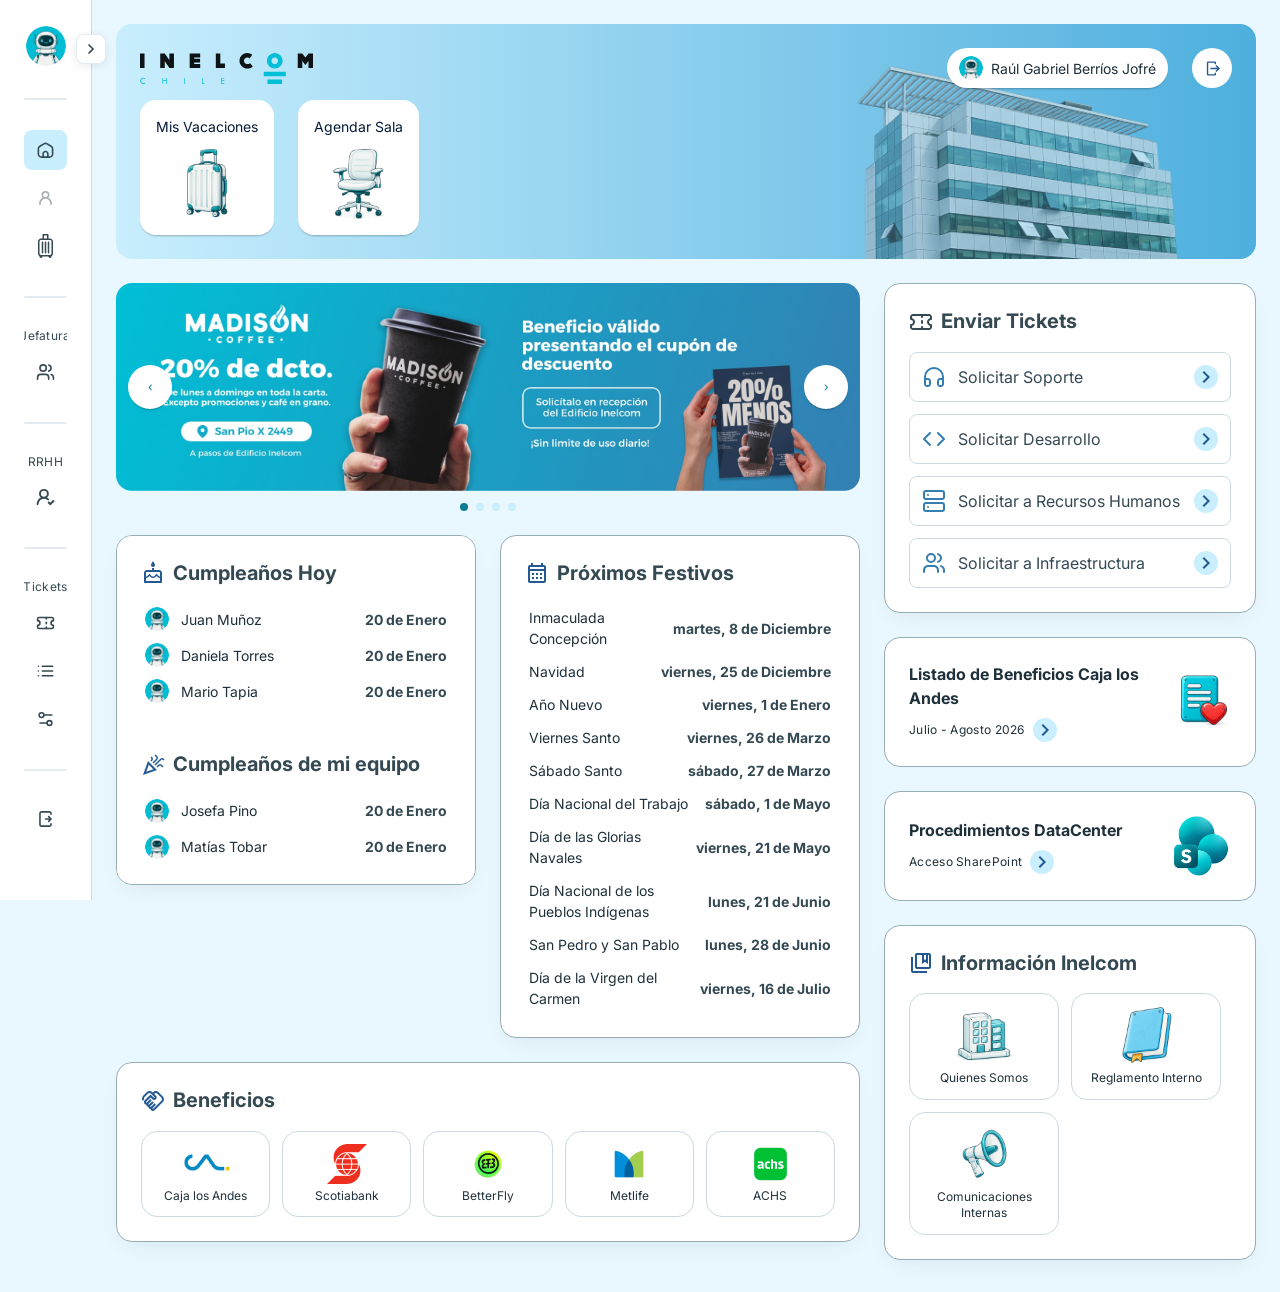
==== commit e6b77e82: "El megáfono entero y el robot como avatar por defecto El megáfono se recortaba: en Figma es la única" ====
--- a/index.html
+++ b/index.html
@@ -46,7 +46,7 @@
                   <!-- Nombre y avatar hardcodeados como placeholder de diseño.
                        Deberían venir de la sesión/usuario autenticado. -->
                   <button type="button" class="s-inicio__perfil">
-                    <img class="c-avatar" src="assets/home/img-boy.png" alt="" />
+                    <img class="c-avatar" src="assets/img/avatar-placeholder.png" alt="" />
                     <span class="s-inicio__perfilNombre"
                       >Raúl Gabriel Berríos Jofré</span
                     >
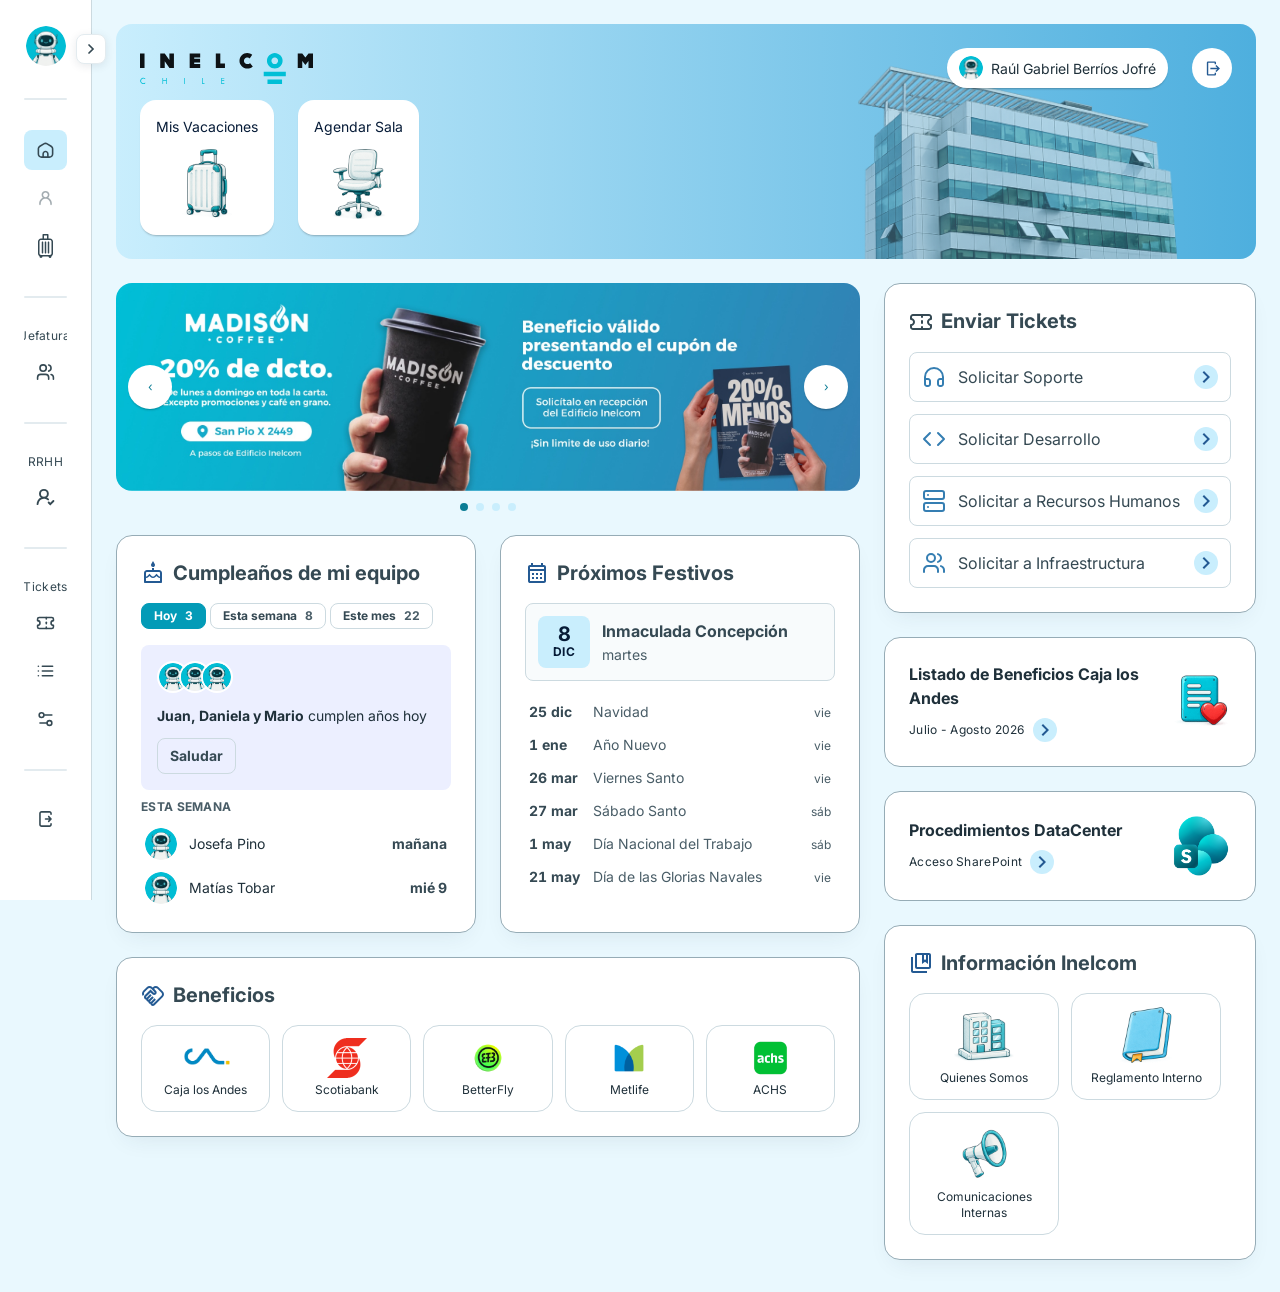
==== commit b8ad8ab8: "Home: cumpleaños por tramos y el próximo festivo destacado" ====
--- a/index.html
+++ b/index.html
@@ -20,7 +20,7 @@
     <link rel="stylesheet" href="css/pantallas/inicio.css" />
     <script src="js/sidebar.js" defer></script>
     <script src="js/inicio-carrusel.js" defer></script>
-    <script src="js/inicio-festivos.js" defer></script>
+    <script src="js/festivos-chile.js" defer></script>
     <script src="js/inicio-cumpleanos.js" defer></script>
   </head>
   <body data-pagina="inicio">
@@ -131,35 +131,61 @@
               </section>
 
               <div class="s-inicio__tarjetas">
+                <!-- ============ CUMPLEAÑOS ============
+                   Una sola lista con tres tramos de tiempo en vez de dos
+                   listas sueltas: así la tarjeta mide lo mismo con un equipo
+                   de 10 que con uno de 100. Los números de cada tramo, el
+                   tramo que abre y las filas las pone js/inicio-cumpleanos.js. -->
                 <section
                   class="c-card s-inicio__card--cumple"
                   aria-labelledby="birthdays-heading"
                 >
                   <h2 class="c-card__title s-inicio__titulo" id="birthdays-heading">
                     <img class="c-icon" src="assets/home/ic-cake.svg" alt="" />
-                    Cumpleaños Hoy
-                  </h2>
-                  <ul
-                    class="s-inicio__lista"
-                    data-birthdays-today
-                    aria-labelledby="birthdays-heading"
-                    aria-live="polite"
-                  ></ul>
-
-                  <hr class="c-divider" />
-
-                  <h2 class="c-card__title s-inicio__titulo" id="team-birthdays-heading">
-                    <img class="c-icon" src="assets/home/ic-celebration.svg" alt="" />
                     Cumpleaños de mi equipo
                   </h2>
-                  <ul
-                    class="s-inicio__lista"
-                    data-birthdays-team
-                    aria-labelledby="team-birthdays-heading"
-                    aria-live="polite"
-                  ></ul>
+
+                  <div
+                    class="s-inicio__segmentos"
+                    role="group"
+                    aria-label="Ver cumpleaños por tramo de fecha"
+                  >
+                    <button
+                      class="c-btn c-btn--neutro"
+                      type="button"
+                      data-tramo="hoy"
+                      aria-pressed="true"
+                    >
+                      Hoy <span class="s-inicio__cuenta" data-cuenta="hoy">0</span>
+                    </button>
+                    <button
+                      class="c-btn c-btn--neutro"
+                      type="button"
+                      data-tramo="semana"
+                      aria-pressed="false"
+                    >
+                      Esta semana
+                      <span class="s-inicio__cuenta" data-cuenta="semana">0</span>
+                    </button>
+                    <button
+                      class="c-btn c-btn--neutro"
+                      type="button"
+                      data-tramo="mes"
+                      aria-pressed="false"
+                    >
+                      Este mes <span class="s-inicio__cuenta" data-cuenta="mes">0</span>
+                    </button>
+                  </div>
+
+                  <!-- El alto lo fija el CSS para que la tarjeta no salte al
+                     cambiar de tramo -->
+                  <div class="s-inicio__panel" data-cumple-panel aria-live="polite"></div>
                 </section>
 
+                <!-- ============ FESTIVOS ============
+                   El próximo va destacado y el resto en una línea sutil cada
+                   uno. Los calcula js/festivos-chile.js, que no necesita
+                   mantención: las fechas móviles salen de la Pascua. -->
                 <section
                   class="c-card s-inicio__card--festivos"
                   aria-labelledby="holidays-heading"
@@ -168,7 +194,9 @@
                     <img class="c-icon" src="assets/home/ic-calendar.svg" alt="" />
                     Próximos Festivos
                   </h2>
-                  <ul class="s-inicio__lista" data-holidays-list aria-live="polite"></ul>
+
+                  <div data-holiday-next aria-live="polite"></div>
+                  <ul class="s-inicio__festivos" data-holidays-list></ul>
                 </section>
               </div>
 
--- a/css/sistema/02-base.css
+++ b/css/sistema/02-base.css
@@ -67,6 +67,12 @@
    `.c-notice { display: flex }` por sí solo le gana a la regla del navegador. */
 [hidden] {
   display: none !important;
+}
+
+/* Y lo mismo con el <dialog> cerrado: cualquier `display` de componente le
+   gana al del navegador y el modal termina dibujado dentro de la página. */
+dialog:not([open]) {
+  display: none;
 }
 
 /* --- Documento ------------------------------------------------------ */
--- a/css/sistema/04-components.css
+++ b/css/sistema/04-components.css
@@ -902,8 +902,10 @@
 }
 
 /* Con cabecera propia el drawer se reparte en dos: la cabecera queda fija y
-   solo el cuerpo scrollea. */
-.c-drawer:has(> .c-modal__header) {
+   solo el cuerpo scrollea. Va con [open] porque un `display` propio le gana al
+   `display: none` que el navegador le pone al <dialog> cerrado: sin eso el
+   drawer se dibujaba debajo de la tabla. */
+.c-drawer[open]:has(> .c-modal__header) {
   display: flex;
   flex-direction: column;
   overflow: hidden;
@@ -1325,6 +1327,51 @@
 }
 
 /* ==========================================================================
+   BUSCADOR
+   Caja de una línea para filtrar una lista. Más baja que .c-field, que es
+   para formularios.
+   ========================================================================== */
+
+.c-search {
+  display: flex;
+  flex: 1;
+  align-items: center;
+  gap: var(--space-2);
+  min-width: 180px;
+  max-width: 280px;
+  height: 36px;
+  padding-inline: var(--space-3);
+  background-color: var(--color-surface);
+  border: 1px solid var(--color-border-subtle);
+  border-radius: var(--radius-md);
+}
+
+.c-search:focus-within {
+  border-color: var(--color-focus-ring);
+}
+
+.c-search .c-icon {
+  width: var(--icon-md);
+  height: var(--icon-md);
+  color: var(--color-icon-muted);
+}
+
+.c-search__input {
+  flex: 1;
+  min-width: 0;
+  font-family: inherit;
+  font-size: var(--fs-sm);
+  line-height: var(--lh-normal);
+  color: var(--color-text-primary);
+  background: none;
+  border: 0;
+}
+
+.c-search__input:focus {
+  outline: none;
+}
+
+/* ==========================================================================
    PAGINACIÓN
    ========================================================================== */
 
@@ -1491,6 +1538,11 @@
 .c-tag--activo   { --tag-bg: var(--color-tag-ok-bg);   --tag-text: var(--color-tag-ok-text); }
 .c-tag--inactivo { --tag-bg: var(--c-neutral-200);     --tag-text: var(--color-text-secondary); }
 
+/* Cuándo, no en qué estado: un tramo ya aprobado que está en curso o que
+   todavía no empieza (colaboradores-en-vacaciones.html) */
+.c-tag--curso    { --tag-bg: var(--color-info-bg);  --tag-text: var(--color-info-text); }
+.c-tag--proxima  { --tag-bg: var(--c-neutral-200);  --tag-text: var(--color-text-heading); }
+
 
 /* ==========================================================================
    TABLA EN TELÉFONO
@@ -1905,17 +1957,19 @@
    ========================================================================== */
 
 .c-records {
-  padding: 0 var(--space-4);
   background-color: var(--color-surface);
   border: 1px solid var(--color-border-subtle);
   border-radius: var(--radius-lg);
 }
 
+/* El aire lo pone la fila y no la lista: `ul[class]` de 02-base le gana en
+   especificidad a .c-records y le borra cualquier padding, así que el texto
+   quedaba pegado al borde de la tarjeta. */
 .c-record {
   display: flex;
   flex-direction: column;
   gap: var(--space-1);
-  padding: var(--space-3) 0;
+  padding: var(--space-3) var(--space-4);
   border-bottom: 1px solid var(--color-divider);
 }
 
--- a/css/pantallas/inicio.css
+++ b/css/pantallas/inicio.css
@@ -37,7 +37,7 @@
 .s-inicio__carrusel { order: 3; }
 .s-inicio__tarjetas { order: 4; }
 .s-inicio__card--tickets { order: 4; }
-.s-inicio__card--cumple { order: 5; max-height: 350px; overflow-y: auto; }
+.s-inicio__card--cumple { order: 5; }
 .s-inicio__card--festivos { order: 6; }
 .s-inicio__banner { order: 7; }
 .s-inicio__card--beneficios { order: 8; }
@@ -315,8 +315,116 @@
 }
 
 /* ==========================================================================
-   LISTAS DE CUMPLEAÑOS Y FESTIVOS
-   ========================================================================== */
+   CUMPLEAÑOS Y FESTIVOS
+
+   Las dos tarjetas comparten fila, así que miden lo mismo: lo que cambia es
+   cómo se las arreglan para no crecer.
+
+   · Cumpleaños reparte la gente en tres tramos de tiempo y muestra cuatro
+     filas por tramo. Da igual que el equipo sean 10 o 100: el resto se abre
+     con "+N más". El panel lleva alto mínimo para que la tarjeta no salte al
+     cambiar de tramo.
+   · Festivos destaca solo el que viene —es el único con el que se hacen
+     planes— y deja los demás en una línea gris cada uno.
+
+   El morado es "hoy": el mismo que marca las vacaciones en curso en el
+   calendario del equipo.
+   ========================================================================== */
+
+/* --- Tramos de tiempo -------------------------------------------------- */
+
+.s-inicio__segmentos {
+  display: flex;
+  flex-wrap: wrap;
+  gap: var(--space-1);
+}
+
+.s-inicio__segmentos .c-btn {
+  gap: var(--space-2);
+  padding: var(--space-1) var(--space-3);
+  font-size: var(--fs-xs);
+}
+
+.s-inicio__segmentos .c-btn[aria-pressed="true"] {
+  color: var(--color-text-inverse);
+  background-color: var(--color-action-bg);
+  border-color: var(--color-action-bg);
+}
+
+.s-inicio__cuenta {
+  font-variant-numeric: tabular-nums;
+  color: var(--color-text-secondary);
+}
+
+.s-inicio__segmentos .c-btn[aria-pressed="true"] .s-inicio__cuenta {
+  color: inherit;
+}
+
+/* El alto mínimo son cuatro filas más el "+N más" */
+.s-inicio__panel {
+  display: flex;
+  flex: 1;
+  flex-direction: column;
+  gap: var(--space-2);
+  min-height: 200px;
+}
+
+/* --- Los de hoy -------------------------------------------------------- */
+
+/* No es una lista: celebrar no es consultar. Avatares, una frase y un botón */
+.s-inicio__hoy {
+  display: flex;
+  flex-direction: column;
+  align-items: flex-start;
+  gap: var(--space-3);
+  padding: var(--space-4);
+  background-color: var(--c-support-50);
+  border-radius: var(--radius-md);
+}
+
+.s-inicio__avatares {
+  display: flex;
+}
+
+.s-inicio__avatares > * + * {
+  margin-left: -10px;
+}
+
+.s-inicio__avatares .c-avatar {
+  border: 2px solid var(--color-surface);
+}
+
+.s-inicio__avataresResto {
+  display: inline-flex;
+  align-items: center;
+  justify-content: center;
+  font-size: var(--fs-xs);
+  font-weight: var(--fw-bold);
+  color: var(--c-support-900);
+  background-color: var(--c-support-200);
+}
+
+.s-inicio__hoyTexto {
+  font-size: var(--fs-sm);
+  line-height: var(--lh-normal);
+  color: var(--color-text-primary);
+}
+
+.s-inicio__hoyTexto strong {
+  font-weight: var(--fw-bold);
+}
+
+/* Rótulo de "esta semana", debajo del saludo de hoy */
+.s-inicio__rotulo {
+  font-size: var(--fs-xs);
+  font-weight: var(--fw-bold);
+  line-height: var(--lh-normal);
+  letter-spacing: var(--ls-wide);
+  text-transform: uppercase;
+  color: var(--color-text-secondary);
+}
+
+/* --- Filas de cumpleaños ----------------------------------------------- */
 
 .s-inicio__lista {
   display: flex;
@@ -336,17 +444,6 @@
 
 .s-inicio__fila:hover { background-color: var(--color-state-hover); }
 
-.s-inicio__fila--vacia {
-  justify-content: center;
-  font-size: var(--fs-xs);
-  line-height: var(--lh-normal);
-  font-style: italic;
-  text-align: center;
-  color: var(--color-text-secondary);
-}
-
-.s-inicio__fila--vacia:hover { background-color: transparent; }
-
 .s-inicio__persona {
   display: flex;
   flex: 1;
@@ -355,13 +452,26 @@
   min-width: 0;
 }
 
+.s-inicio__datos {
+  display: flex;
+  flex-direction: column;
+  min-width: 0;
+}
+
 .s-inicio__nombre {
-  flex: 1;
-  min-width: 0;
+  overflow: hidden;
   font-size: var(--fs-sm);
   font-weight: var(--fw-regular);
   line-height: var(--lh-normal);
+  text-overflow: ellipsis;
+  white-space: nowrap;
   color: var(--color-text-primary);
+}
+
+.s-inicio__cargo {
+  font-size: var(--fs-xs);
+  line-height: var(--lh-normal);
+  color: var(--color-text-secondary);
 }
 
 .s-inicio__fecha {
@@ -372,6 +482,138 @@
   text-align: right;
   white-space: nowrap;
   color: var(--color-text-heading);
+}
+
+.s-inicio__fecha--hoy {
+  color: var(--c-support-600);
+}
+
+/* El resto de la gente, hasta que la pidan */
+.s-inicio__mas {
+  align-self: flex-start;
+  padding: var(--space-1) var(--space-2);
+  font-size: var(--fs-xs);
+  font-weight: var(--fw-bold);
+  line-height: var(--lh-normal);
+  color: var(--color-text-link);
+  border-radius: var(--radius-sm);
+  transition: background-color var(--transition-fast);
+}
+
+.s-inicio__mas:hover { background-color: var(--color-state-hover); }
+
+/* --- Sin nadie --------------------------------------------------------- */
+
+.s-inicio__vacio {
+  font-size: var(--fs-sm);
+  line-height: var(--lh-normal);
+  color: var(--color-text-secondary);
+}
+
+.s-inicio__vacioNota {
+  font-size: var(--fs-xs);
+  line-height: var(--lh-normal);
+  color: var(--color-text-secondary);
+}
+
+/* --- El festivo que viene ---------------------------------------------- */
+
+.s-inicio__proximo {
+  display: flex;
+  align-items: center;
+  gap: var(--space-3);
+  padding: var(--space-3);
+  background-color: var(--color-surface-sunken);
+  border: 1px solid var(--color-border-subtle);
+  border-radius: var(--radius-md);
+}
+
+.s-inicio__proximoChip {
+  display: flex;
+  flex-direction: column;
+  flex-shrink: 0;
+  align-items: center;
+  justify-content: center;
+  width: 52px;
+  height: 52px;
+  background-color: var(--c-blue-support-200);
+  border-radius: var(--radius-md);
+  color: var(--c-blue-support-900);
+}
+
+.s-inicio__proximoDia {
+  font-size: var(--fs-xl);
+  font-weight: var(--fw-bold);
+  line-height: 1;
+}
+
+.s-inicio__proximoMes {
+  font-size: var(--fs-xs);
+  font-weight: var(--fw-bold);
+  line-height: 1.4;
+  letter-spacing: var(--ls-wide);
+  text-transform: uppercase;
+}
+
+.s-inicio__proximoDatos {
+  display: flex;
+  flex-direction: column;
+  gap: 2px;
+  min-width: 0;
+}
+
+.s-inicio__proximoNombre {
+  font-size: var(--fs-base);
+  font-weight: var(--fw-bold);
+  line-height: var(--lh-snug);
+  color: var(--color-text-heading);
+}
+
+.s-inicio__proximoSemana {
+  font-size: var(--fs-sm);
+  line-height: var(--lh-normal);
+  color: var(--color-text-secondary);
+}
+
+/* --- Los demás festivos ------------------------------------------------ */
+
+.s-inicio__festivos {
+  display: flex;
+  flex-direction: column;
+  gap: var(--space-1);
+  width: 100%;
+}
+
+.s-inicio__festivo {
+  display: flex;
+  align-items: baseline;
+  gap: var(--space-3);
+  padding: var(--space-1);
+  font-size: var(--fs-sm);
+  line-height: var(--lh-normal);
+  border-radius: var(--radius-sm);
+  color: var(--color-text-secondary);
+  transition: background-color var(--transition-fast);
+}
+
+.s-inicio__festivo:hover { background-color: var(--color-state-hover); }
+
+.s-inicio__festivoFecha {
+  flex-shrink: 0;
+  width: 52px;
+  font-weight: var(--fw-bold);
+  font-variant-numeric: tabular-nums;
+  color: var(--color-text-heading);
+}
+
+.s-inicio__festivoNombre {
+  flex: 1;
+  min-width: 0;
+}
+
+.s-inicio__festivoDia {
+  flex-shrink: 0;
+  font-size: var(--fs-xs);
 }
 
 /* ==========================================================================
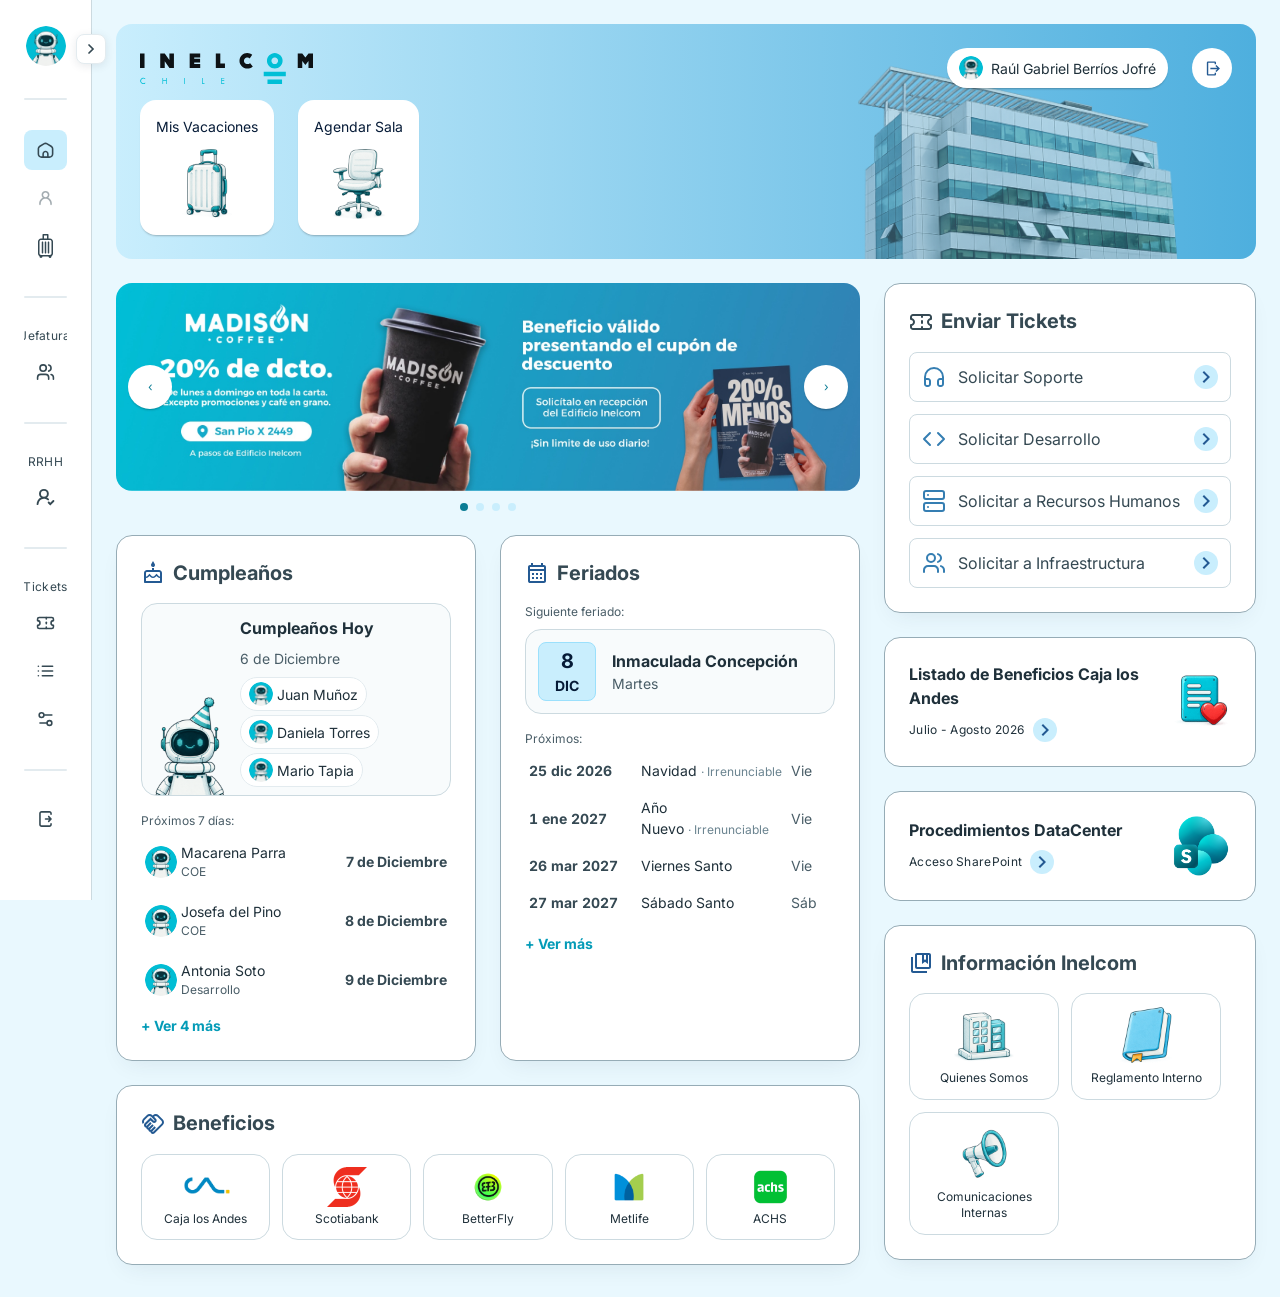
==== commit a6b95f8e: "Home: cumpleaños y feriados según el Figma - Los de hoy con la mascota y una pastilla por persona - " ====
--- a/index.html
+++ b/index.html
@@ -132,71 +132,51 @@
 
               <div class="s-inicio__tarjetas">
                 <!-- ============ CUMPLEAÑOS ============
-                   Una sola lista con tres tramos de tiempo en vez de dos
-                   listas sueltas: así la tarjeta mide lo mismo con un equipo
-                   de 10 que con uno de 100. Los números de cada tramo, el
-                   tramo que abre y las filas las pone js/inicio-cumpleanos.js. -->
+                   Los de hoy van arriba, con la mascota y una pastilla por
+                   persona; lo que viene, en una lista corta con el resto a un
+                   clic. Así la tarjeta mide lo mismo con un equipo de 10 que
+                   con uno de 100. Las dos partes las pinta
+                   js/inicio-cumpleanos.js. -->
                 <section
                   class="c-card s-inicio__card--cumple"
                   aria-labelledby="birthdays-heading"
                 >
                   <h2 class="c-card__title s-inicio__titulo" id="birthdays-heading">
                     <img class="c-icon" src="assets/home/ic-cake.svg" alt="" />
-                    Cumpleaños de mi equipo
+                    Cumpleaños
                   </h2>
 
-                  <div
-                    class="s-inicio__segmentos"
-                    role="group"
-                    aria-label="Ver cumpleaños por tramo de fecha"
-                  >
-                    <button
-                      class="c-btn c-btn--neutro"
-                      type="button"
-                      data-tramo="hoy"
-                      aria-pressed="true"
-                    >
-                      Hoy <span class="s-inicio__cuenta" data-cuenta="hoy">0</span>
-                    </button>
-                    <button
-                      class="c-btn c-btn--neutro"
-                      type="button"
-                      data-tramo="semana"
-                      aria-pressed="false"
-                    >
-                      Esta semana
-                      <span class="s-inicio__cuenta" data-cuenta="semana">0</span>
-                    </button>
-                    <button
-                      class="c-btn c-btn--neutro"
-                      type="button"
-                      data-tramo="mes"
-                      aria-pressed="false"
-                    >
-                      Este mes <span class="s-inicio__cuenta" data-cuenta="mes">0</span>
-                    </button>
+                  <div data-cumple-hoy aria-live="polite"></div>
+
+                  <div class="s-inicio__bloque">
+                    <p class="s-inicio__rotulo">Próximos 7 días:</p>
+                    <div class="s-inicio__panel" data-cumple-panel aria-live="polite"></div>
                   </div>
-
-                  <!-- El alto lo fija el CSS para que la tarjeta no salte al
-                     cambiar de tramo -->
-                  <div class="s-inicio__panel" data-cumple-panel aria-live="polite"></div>
                 </section>
 
-                <!-- ============ FESTIVOS ============
-                   El próximo va destacado y el resto en una línea sutil cada
-                   uno. Los calcula js/festivos-chile.js, que no necesita
-                   mantención: las fechas móviles salen de la Pascua. -->
+                <!-- ============ FERIADOS ============
+                   El que viene va destacado —es el único con el que se hacen
+                   planes— y el resto en una línea cada uno. Los calcula
+                   js/festivos-chile.js, que no necesita mantención: las
+                   fechas móviles salen de la Pascua. -->
                 <section
                   class="c-card s-inicio__card--festivos"
                   aria-labelledby="holidays-heading"
                 >
                   <h2 class="c-card__title s-inicio__titulo" id="holidays-heading">
                     <img class="c-icon" src="assets/home/ic-calendar.svg" alt="" />
-                    Próximos Festivos
+                    Feriados
                   </h2>
 
-                  <div data-holiday-next aria-live="polite"></div>
-                  <ul class="s-inicio__festivos" data-holidays-list></ul>
+                  <div class="s-inicio__bloque">
+                    <p class="s-inicio__rotulo">Siguiente feriado:</p>
+                    <div data-holiday-next aria-live="polite"></div>
+                  </div>
+
+                  <div class="s-inicio__bloque">
+                    <p class="s-inicio__rotulo">Próximos:</p>
+                    <ul class="s-inicio__festivos" data-holidays-list></ul>
+                  </div>
                 </section>
               </div>
 
--- a/css/pantallas/inicio.css
+++ b/css/pantallas/inicio.css
@@ -315,121 +315,108 @@
 }
 
 /* ==========================================================================
-   CUMPLEAÑOS Y FESTIVOS
-
-   Las dos tarjetas comparten fila, así que miden lo mismo: lo que cambia es
-   cómo se las arreglan para no crecer.
-
-   · Cumpleaños reparte la gente en tres tramos de tiempo y muestra cuatro
-     filas por tramo. Da igual que el equipo sean 10 o 100: el resto se abre
-     con "+N más". El panel lleva alto mínimo para que la tarjeta no salte al
-     cambiar de tramo.
-   · Festivos destaca solo el que viene —es el único con el que se hacen
-     planes— y deja los demás en una línea gris cada uno.
-
-   El morado es "hoy": el mismo que marca las vacaciones en curso en el
-   calendario del equipo.
-   ========================================================================== */
-
-/* --- Tramos de tiempo -------------------------------------------------- */
-
-.s-inicio__segmentos {
+   CUMPLEAÑOS Y FERIADOS
+
+   Las dos tarjetas comparten fila y están armadas igual: lo de hoy —o lo que
+   viene— va arriba, destacado en su propia caja, y lo demás queda abajo en
+   una línea por fila. Lo que se gana es que la tarjeta mide lo mismo con un
+   equipo de 10 que con uno de 100: pasadas las primeras filas, el resto se
+   abre con un "+ Ver más".
+   ========================================================================== */
+
+/* Cada mitad de una tarjeta: su rótulo y lo que cuelga de él */
+.s-inicio__bloque {
+  display: flex;
+  flex-direction: column;
+  gap: var(--space-2);
+}
+
+.s-inicio__rotulo {
+  font-size: var(--fs-xs);
+  line-height: var(--lh-normal);
+  color: var(--color-text-secondary);
+}
+
+/* --- Los de hoy -------------------------------------------------------- */
+
+/* No es una lista: celebrar no es consultar. La mascota se apoya en el borde
+   de abajo, así que esta caja no lleva relleno inferior. */
+.s-inicio__hoy {
+  display: flex;
+  align-items: flex-end;
+  gap: var(--space-4);
+  overflow: hidden;
+  padding: var(--space-1) var(--space-3) 0;
+  background-color: var(--color-surface-sunken);
+  border: 1px solid var(--color-border-subtle);
+  border-radius: var(--radius-lg);
+}
+
+.s-inicio__hoyIlus {
+  flex-shrink: 0;
+  align-self: flex-end;
+  width: 70px;
+  height: auto;
+}
+
+.s-inicio__hoyDatos {
+  display: flex;
+  flex: 1;
+  flex-direction: column;
+  justify-content: center;
+  gap: var(--space-2);
+  min-width: 0;
+  padding-block: var(--space-2);
+}
+
+.s-inicio__hoyTitulo {
+  display: flex;
+  flex-wrap: wrap;
+  align-items: baseline;
+  gap: var(--space-2);
+  font-size: var(--fs-base);
+  line-height: var(--lh-normal);
+  color: var(--color-text-primary);
+}
+
+.s-inicio__hoyTitulo strong {
+  font-weight: var(--fw-bold);
+}
+
+.s-inicio__hoyFecha {
+  font-size: var(--fs-sm);
+  color: var(--color-text-secondary);
+}
+
+/* Una pastilla por persona: el nombre completo, que es lo que se busca para
+   saludar. Con muchos cumpleaños el bloque crece hacia abajo en varias
+   líneas, que es lo correcto: son los de hoy, no hay que esconderlos. */
+.s-inicio__personas {
   display: flex;
   flex-wrap: wrap;
   gap: var(--space-1);
 }
 
-.s-inicio__segmentos .c-btn {
-  gap: var(--space-2);
-  padding: var(--space-1) var(--space-3);
-  font-size: var(--fs-xs);
-}
-
-.s-inicio__segmentos .c-btn[aria-pressed="true"] {
-  color: var(--color-text-inverse);
-  background-color: var(--color-action-bg);
-  border-color: var(--color-action-bg);
-}
-
-.s-inicio__cuenta {
-  font-variant-numeric: tabular-nums;
-  color: var(--color-text-secondary);
-}
-
-.s-inicio__segmentos .c-btn[aria-pressed="true"] .s-inicio__cuenta {
-  color: inherit;
-}
-
-/* El alto mínimo son cuatro filas más el "+N más" */
-.s-inicio__panel {
-  display: flex;
-  flex: 1;
-  flex-direction: column;
-  gap: var(--space-2);
-  min-height: 200px;
-}
-
-/* --- Los de hoy -------------------------------------------------------- */
-
-/* No es una lista: celebrar no es consultar. Avatares, una frase y un botón */
-.s-inicio__hoy {
-  display: flex;
-  flex-direction: column;
-  align-items: flex-start;
-  gap: var(--space-3);
-  padding: var(--space-4);
-  background-color: var(--c-support-50);
-  border-radius: var(--radius-md);
-}
-
-.s-inicio__avatares {
-  display: flex;
-}
-
-.s-inicio__avatares > * + * {
-  margin-left: -10px;
-}
-
-.s-inicio__avatares .c-avatar {
-  border: 2px solid var(--color-surface);
-}
-
-.s-inicio__avataresResto {
+.s-inicio__pastilla {
   display: inline-flex;
   align-items: center;
-  justify-content: center;
-  font-size: var(--fs-xs);
-  font-weight: var(--fw-bold);
-  color: var(--c-support-900);
-  background-color: var(--c-support-200);
-}
-
-.s-inicio__hoyTexto {
-  font-size: var(--fs-sm);
-  line-height: var(--lh-normal);
-  color: var(--color-text-primary);
-}
-
-.s-inicio__hoyTexto strong {
-  font-weight: var(--fw-bold);
-}
-
-/* Rótulo de "esta semana", debajo del saludo de hoy */
-.s-inicio__rotulo {
-  font-size: var(--fs-xs);
-  font-weight: var(--fw-bold);
-  line-height: var(--lh-normal);
-  letter-spacing: var(--ls-wide);
-  text-transform: uppercase;
-  color: var(--color-text-secondary);
+  gap: var(--space-1);
+  padding: var(--space-1) var(--space-2);
+  font-size: var(--fs-sm);
+  line-height: var(--lh-normal);
+  color: var(--color-text-primary);
+  background-color: var(--color-surface);
+  border: 1px solid var(--color-divider);
+  border-radius: var(--radius-pill);
 }
 
 /* --- Filas de cumpleaños ----------------------------------------------- */
 
+.s-inicio__panel,
 .s-inicio__lista {
   display: flex;
   flex-direction: column;
-  gap: var(--space-1);
+  gap: var(--space-3);
   width: 100%;
 }
 
@@ -448,7 +435,7 @@
   display: flex;
   flex: 1;
   align-items: center;
-  gap: var(--space-3);
+  gap: var(--space-1);
   min-width: 0;
 }
 
@@ -484,23 +471,16 @@
   color: var(--color-text-heading);
 }
 
-.s-inicio__fecha--hoy {
-  color: var(--c-support-600);
-}
-
-/* El resto de la gente, hasta que la pidan */
+/* El resto de las filas, hasta que las pidan. Lo usan las dos tarjetas. */
 .s-inicio__mas {
   align-self: flex-start;
-  padding: var(--space-1) var(--space-2);
-  font-size: var(--fs-xs);
+  font-size: var(--fs-sm);
   font-weight: var(--fw-bold);
   line-height: var(--lh-normal);
-  color: var(--color-text-link);
-  border-radius: var(--radius-sm);
-  transition: background-color var(--transition-fast);
-}
-
-.s-inicio__mas:hover { background-color: var(--color-state-hover); }
+  color: var(--c-corporate-600);
+}
+
+.s-inicio__mas:hover { text-decoration: underline; }
 
 /* --- Sin nadie --------------------------------------------------------- */
 
@@ -510,63 +490,55 @@
   color: var(--color-text-secondary);
 }
 
-.s-inicio__vacioNota {
-  font-size: var(--fs-xs);
-  line-height: var(--lh-normal);
-  color: var(--color-text-secondary);
-}
-
-/* --- El festivo que viene ---------------------------------------------- */
+/* --- El feriado que viene ---------------------------------------------- */
 
 .s-inicio__proximo {
   display: flex;
   align-items: center;
-  gap: var(--space-3);
+  gap: var(--space-4);
   padding: var(--space-3);
   background-color: var(--color-surface-sunken);
   border: 1px solid var(--color-border-subtle);
+  border-radius: var(--radius-lg);
+}
+
+.s-inicio__proximoChip {
+  display: flex;
+  flex-direction: column;
+  flex-shrink: 0;
+  align-items: center;
+  justify-content: center;
+  padding: var(--space-1) var(--space-4);
+  color: var(--c-blue-support-900);
+  background-color: var(--c-blue-support-200);
+  border: 1px solid var(--c-blue-support-300);
   border-radius: var(--radius-md);
-}
-
-.s-inicio__proximoChip {
-  display: flex;
-  flex-direction: column;
-  flex-shrink: 0;
-  align-items: center;
-  justify-content: center;
-  width: 52px;
-  height: 52px;
-  background-color: var(--c-blue-support-200);
-  border-radius: var(--radius-md);
-  color: var(--c-blue-support-900);
 }
 
 .s-inicio__proximoDia {
   font-size: var(--fs-xl);
   font-weight: var(--fw-bold);
-  line-height: 1;
+  line-height: 1.4;
 }
 
 .s-inicio__proximoMes {
-  font-size: var(--fs-xs);
+  font-size: var(--fs-sm);
   font-weight: var(--fw-bold);
-  line-height: 1.4;
-  letter-spacing: var(--ls-wide);
+  line-height: var(--lh-normal);
   text-transform: uppercase;
 }
 
 .s-inicio__proximoDatos {
   display: flex;
   flex-direction: column;
-  gap: 2px;
   min-width: 0;
 }
 
 .s-inicio__proximoNombre {
   font-size: var(--fs-base);
   font-weight: var(--fw-bold);
-  line-height: var(--lh-snug);
-  color: var(--color-text-heading);
+  line-height: var(--lh-normal);
+  color: var(--color-text-primary);
 }
 
 .s-inicio__proximoSemana {
@@ -575,24 +547,24 @@
   color: var(--color-text-secondary);
 }
 
-/* --- Los demás festivos ------------------------------------------------ */
+/* --- Los demás feriados ------------------------------------------------ */
 
 .s-inicio__festivos {
   display: flex;
   flex-direction: column;
-  gap: var(--space-1);
+  gap: var(--space-2);
   width: 100%;
 }
 
 .s-inicio__festivo {
   display: flex;
-  align-items: baseline;
+  align-items: center;
   gap: var(--space-3);
   padding: var(--space-1);
   font-size: var(--fs-sm);
   line-height: var(--lh-normal);
   border-radius: var(--radius-sm);
-  color: var(--color-text-secondary);
+  color: var(--color-text-primary);
   transition: background-color var(--transition-fast);
 }
 
@@ -600,7 +572,7 @@
 
 .s-inicio__festivoFecha {
   flex-shrink: 0;
-  width: 52px;
+  width: 100px;
   font-weight: var(--fw-bold);
   font-variant-numeric: tabular-nums;
   color: var(--color-text-heading);
@@ -611,9 +583,19 @@
   min-width: 0;
 }
 
+/* Los que no se pueden trabajar, al margen del nombre */
+.s-inicio__festivoMarca {
+  margin-left: var(--space-1);
+  font-size: var(--fs-xs);
+  /* La marca no se parte: si no, el "·" queda colgando al final de la línea */
+  white-space: nowrap;
+  color: var(--c-neutral-500);
+}
+
 .s-inicio__festivoDia {
   flex-shrink: 0;
-  font-size: var(--fs-xs);
+  width: 40px;
+  color: var(--color-text-secondary);
 }
 
 /* ==========================================================================
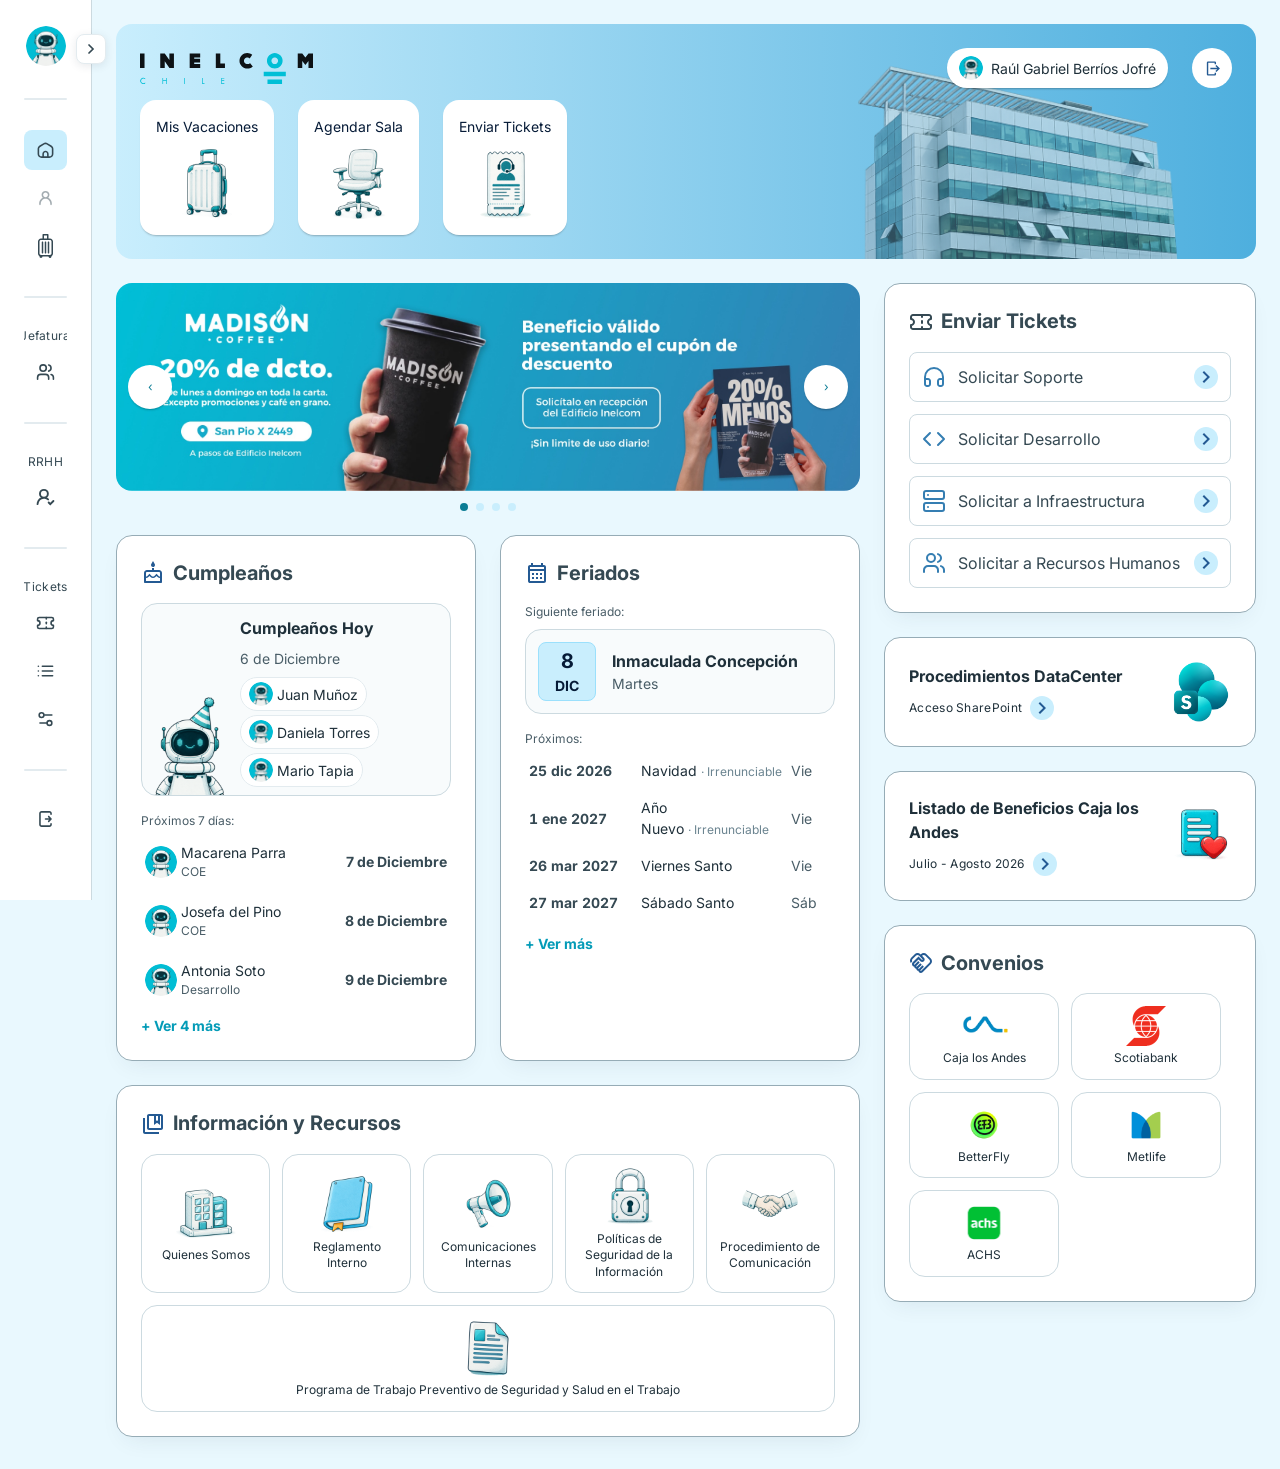
==== commit dd2043cc: "Home: botón de tickets, modales y reorden de las tarjetas - Nuevo destacado "Enviar Tickets" que abr" ====
--- a/index.html
+++ b/index.html
@@ -22,6 +22,8 @@
     <script src="js/inicio-carrusel.js" defer></script>
     <script src="js/festivos-chile.js" defer></script>
     <script src="js/inicio-cumpleanos.js" defer></script>
+    <!-- Abre y cierra los dos modales de esta pantalla ([data-abre]/[data-cierra]) -->
+    <script src="js/componentes.js" defer></script>
   </head>
   <body data-pagina="inicio">
     <div class="l-app">
@@ -72,6 +74,18 @@
                 <button type="button" class="s-inicio__destacado">
                   <span class="s-inicio__destacadoLabel">Agendar Sala</span>
                   <img class="s-inicio__ilus s-inicio__ilus--lg" src="assets/home/img-sala.png" alt="" />
+                </button>
+                <button
+                  type="button"
+                  class="s-inicio__destacado"
+                  data-abre="#modal-tickets"
+                >
+                  <span class="s-inicio__destacadoLabel">Enviar Tickets</span>
+                  <img
+                    class="s-inicio__ilus s-inicio__ilus--lg"
+                    src="assets/home/img-enviar-tickets.png"
+                    alt=""
+                  />
                 </button>
               </div>
             </div>
@@ -180,87 +194,73 @@
                 </section>
               </div>
 
+              <!-- ============ INFORMACIÓN Y RECURSOS ============
+                 Seis accesos a los documentos de la empresa. La rejilla
+                 reparte el ancho entre los que quepan en la fila. -->
               <section
-                class="c-card s-inicio__card--beneficios"
-                aria-labelledby="benefits-heading"
+                class="c-card s-inicio__card--recursos"
+                aria-labelledby="recursos-heading"
               >
-                <h2 class="c-card__title s-inicio__titulo" id="benefits-heading">
-                  <img class="c-icon" src="assets/home/ic-handshake.svg" alt="" />
-                  Beneficios
+                <h2 class="c-card__title s-inicio__titulo" id="recursos-heading">
+                  <img class="c-icon" src="assets/home/ic-book.svg" alt="" />
+                  Información y Recursos
                 </h2>
                 <div class="s-inicio__rejilla">
-                  <a
-                    href="https://www.cajalosandes.cl/"
-                    target="_blank"
-                    rel="noopener noreferrer"
-                    class="s-inicio__acceso"
-                  >
-                    <img
-                      class="s-inicio__ilus s-inicio__ilus--auto"
-                      src="assets/home/img-logo-cajalosandes.png"
-                      alt=""
-                    />
-                    <span class="s-inicio__accesoLabel">Caja los Andes</span>
-                  </a>
-                  <a
-                    href="https://www.scotiabankchile.cl/"
-                    target="_blank"
-                    rel="noopener noreferrer"
-                    class="s-inicio__acceso"
-                  >
-                    <img
-                      class="s-inicio__ilus"
-                      src="assets/home/img-logo-scotiabank.png"
-                      alt=""
-                    />
-                    <span class="s-inicio__accesoLabel">Scotiabank</span>
-                  </a>
-                  <a
-                    href="https://betterfly.com/es-cl/plataforma-betterfly/"
-                    target="_blank"
-                    rel="noopener noreferrer"
-                    class="s-inicio__acceso"
-                  >
-                    <img
-                      class="s-inicio__ilus"
-                      src="assets/home/img-logo-betterfly.png"
-                      alt=""
-                    />
-                    <span class="s-inicio__accesoLabel">BetterFly</span>
-                  </a>
-                  <a
-                    href="https://www.metlife.cl/"
-                    target="_blank"
-                    rel="noopener noreferrer"
-                    class="s-inicio__acceso"
-                  >
-                    <img
-                      class="s-inicio__ilus"
-                      src="assets/home/img-logo-metlife.png"
-                      alt=""
-                    />
-                    <span class="s-inicio__accesoLabel">Metlife</span>
-                  </a>
-                  <a
-                    href="https://www.mundoachs.cl/"
-                    target="_blank"
-                    rel="noopener noreferrer"
-                    class="s-inicio__acceso"
-                  >
-                    <img
-                      class="s-inicio__ilus s-inicio__ilus--auto"
-                      src="assets/home/img-logo-achs.png"
-                      alt=""
-                    />
-                    <span class="s-inicio__accesoLabel">ACHS</span>
-                  </a>
+                  <button type="button" class="s-inicio__acceso">
+                    <img
+                      class="s-inicio__ilus s-inicio__ilus--md"
+                      src="assets/home/img-inelcom-building.png"
+                      alt=""
+                    />
+                    <span class="s-inicio__accesoLabel">Quienes Somos</span>
+                  </button>
+                  <button type="button" class="s-inicio__acceso">
+                    <img
+                      class="s-inicio__ilus s-inicio__ilus--md"
+                      src="assets/home/img-inelcom-book.png"
+                      alt=""
+                    />
+                    <span class="s-inicio__accesoLabel">Reglamento Interno</span>
+                  </button>
+                  <button type="button" class="s-inicio__acceso">
+                    <img
+                      class="s-inicio__ilus s-inicio__ilus--md"
+                      src="assets/home/img-inelcom-megaphone.png"
+                      alt=""
+                    />
+                    <span class="s-inicio__accesoLabel">Comunicaciones Internas</span>
+                  </button>
+                  <button type="button" class="s-inicio__acceso">
+                    <img
+                      class="s-inicio__ilus s-inicio__ilus--md"
+                      src="assets/home/img-inelcom-candado.png"
+                      alt=""
+                    />
+                    <span class="s-inicio__accesoLabel">Políticas de Seguridad de la Información</span>
+                  </button>
+                  <button type="button" class="s-inicio__acceso">
+                    <img
+                      class="s-inicio__ilus s-inicio__ilus--md"
+                      src="assets/home/img-inelcom-acuerdo.png"
+                      alt=""
+                    />
+                    <span class="s-inicio__accesoLabel">Procedimiento de Comunicación</span>
+                  </button>
+                  <button type="button" class="s-inicio__acceso">
+                    <img
+                      class="s-inicio__ilus s-inicio__ilus--md"
+                      src="assets/home/img-inelcom-documento.png"
+                      alt=""
+                    />
+                    <span class="s-inicio__accesoLabel">Programa de Trabajo Preventivo de Seguridad y Salud en el Trabajo</span>
+                  </button>
                 </div>
               </section>
             </div>
 
             <aside
               class="s-inicio__lateral"
-              aria-label="Tickets, beneficios e información"
+              aria-label="Tickets, documentos y convenios"
             >
               <section
                 class="c-card s-inicio__card--tickets"
@@ -300,10 +300,10 @@
                   <button type="button" class="s-inicio__ticket">
                     <img
                       class="c-icon"
-                      src="assets/home/ic-ticket-rrhh.svg"
-                      alt=""
-                    />
-                    <span class="s-inicio__ticketLabel">Solicitar a Recursos Humanos</span>
+                      src="assets/home/ic-ticket-infraestructura.svg"
+                      alt=""
+                    />
+                    <span class="s-inicio__ticketLabel">Solicitar a Infraestructura</span>
                     <img
                       class="c-icon s-inicio__flecha"
                       src="assets/home/ic-arrow.svg"
@@ -313,10 +313,10 @@
                   <button type="button" class="s-inicio__ticket">
                     <img
                       class="c-icon"
-                      src="assets/home/ic-ticket-infraestructura.svg"
-                      alt=""
-                    />
-                    <span class="s-inicio__ticketLabel">Solicitar a Infraestructura</span>
+                      src="assets/home/ic-ticket-rrhh.svg"
+                      alt=""
+                    />
+                    <span class="s-inicio__ticketLabel">Solicitar a Recursos Humanos</span>
                     <img
                       class="c-icon s-inicio__flecha"
                       src="assets/home/ic-arrow.svg"
@@ -325,6 +325,25 @@
                   </button>
                 </div>
               </section>
+
+              <button type="button" class="s-inicio__banner">
+                <span class="s-inicio__bannerTexto">
+                  <span class="s-inicio__bannerTitulo">Procedimientos DataCenter</span>
+                  <span class="s-inicio__bannerPie">
+                    <span class="s-inicio__bannerSub">Acceso SharePoint</span>
+                    <img
+                      class="c-icon s-inicio__flecha"
+                      src="assets/home/ic-arrow.svg"
+                      alt=""
+                    />
+                  </span>
+                </span>
+                <img
+                  class="s-inicio__bannerImagen"
+                  src="assets/home/img-sharepoint.png"
+                  alt=""
+                />
+              </button>
 
               <button type="button" class="s-inicio__banner">
                 <span class="s-inicio__bannerTexto">
@@ -345,57 +364,80 @@
                 />
               </button>
 
-              <button type="button" class="s-inicio__banner">
-                <span class="s-inicio__bannerTexto">
-                  <span class="s-inicio__bannerTitulo">Procedimientos DataCenter</span>
-                  <span class="s-inicio__bannerPie">
-                    <span class="s-inicio__bannerSub">Acceso SharePoint</span>
-                    <img
-                      class="c-icon s-inicio__flecha"
-                      src="assets/home/ic-arrow.svg"
-                      alt=""
-                    />
-                  </span>
-                </span>
-                <img
-                  class="s-inicio__bannerImagen"
-                  src="assets/home/img-sharepoint.png"
-                  alt=""
-                />
-              </button>
-
-              <section class="c-card s-inicio__card--info" aria-labelledby="info-heading">
-                <h2 class="c-card__title s-inicio__titulo" id="info-heading">
-                  <img class="c-icon" src="assets/home/ic-book.svg" alt="" />
-                  Información Inelcom
+              <section
+                class="c-card s-inicio__card--convenios"
+                aria-labelledby="convenios-heading"
+              >
+                <h2 class="c-card__title s-inicio__titulo" id="convenios-heading">
+                  <img class="c-icon" src="assets/home/ic-handshake.svg" alt="" />
+                  Convenios
                 </h2>
                 <div class="s-inicio__rejilla">
-                  <button type="button" class="s-inicio__acceso">
-                    <img
-                      class="s-inicio__ilus s-inicio__ilus--md"
-                      src="assets/home/img-inelcom-building.png"
-                      alt=""
-                    />
-                    <span class="s-inicio__accesoLabel">Quienes Somos</span>
-                  </button>
-                  <button type="button" class="s-inicio__acceso">
-                    <img
-                      class="s-inicio__ilus s-inicio__ilus--md"
-                      src="assets/home/img-inelcom-book.png"
-                      alt=""
-                    />
-                    <span class="s-inicio__accesoLabel">Reglamento Interno</span>
-                  </button>
-                  <button type="button" class="s-inicio__acceso">
-                    <img
-                      class="s-inicio__ilus s-inicio__ilus--md"
-                      src="assets/home/img-inelcom-megaphone.png"
-                      alt=""
-                    />
-                    <span class="s-inicio__accesoLabel"
-                      >Comunicaciones Internas</span
-                    >
-                  </button>
+                  <a
+                    href="https://www.cajalosandes.cl/"
+                    target="_blank"
+                    rel="noopener noreferrer"
+                    class="s-inicio__acceso"
+                  >
+                    <img
+                      class="s-inicio__ilus s-inicio__ilus--auto"
+                      src="assets/home/img-logo-cajalosandes.png"
+                      alt=""
+                    />
+                    <span class="s-inicio__accesoLabel">Caja los Andes</span>
+                  </a>
+                  <a
+                    href="https://www.scotiabankchile.cl/"
+                    target="_blank"
+                    rel="noopener noreferrer"
+                    class="s-inicio__acceso"
+                  >
+                    <img
+                      class="s-inicio__ilus"
+                      src="assets/home/img-logo-scotiabank.png"
+                      alt=""
+                    />
+                    <span class="s-inicio__accesoLabel">Scotiabank</span>
+                  </a>
+                  <a
+                    href="https://betterfly.com/es-cl/plataforma-betterfly/"
+                    target="_blank"
+                    rel="noopener noreferrer"
+                    class="s-inicio__acceso"
+                  >
+                    <img
+                      class="s-inicio__ilus"
+                      src="assets/home/img-logo-betterfly.png"
+                      alt=""
+                    />
+                    <span class="s-inicio__accesoLabel">BetterFly</span>
+                  </a>
+                  <a
+                    href="https://www.metlife.cl/"
+                    target="_blank"
+                    rel="noopener noreferrer"
+                    class="s-inicio__acceso"
+                  >
+                    <img
+                      class="s-inicio__ilus"
+                      src="assets/home/img-logo-metlife.png"
+                      alt=""
+                    />
+                    <span class="s-inicio__accesoLabel">Metlife</span>
+                  </a>
+                  <a
+                    href="https://www.mundoachs.cl/"
+                    target="_blank"
+                    rel="noopener noreferrer"
+                    class="s-inicio__acceso"
+                  >
+                    <img
+                      class="s-inicio__ilus s-inicio__ilus--auto"
+                      src="assets/home/img-logo-achs.png"
+                      alt=""
+                    />
+                    <span class="s-inicio__accesoLabel">ACHS</span>
+                  </a>
                 </div>
               </section>
             </aside>
@@ -404,5 +446,110 @@
       </div>
 
     </div>
+
+    <!-- ==================== MODAL · ENVIAR TICKETS ====================
+       Los mismos cuatro accesos de la tarjeta lateral, para quien entra por
+       el botón del encabezado. Lo abre y lo cierra js/componentes.js. -->
+    <dialog
+      class="c-modal c-modal--sm"
+      id="modal-tickets"
+      aria-labelledby="modal-tickets-titulo"
+    >
+      <div class="c-modal__header">
+        <h2 class="c-modal__title s-inicio__modalTitulo" id="modal-tickets-titulo">
+          <img class="c-icon" src="assets/home/ic-tickets.svg" alt="" />
+          Enviar Tickets
+        </h2>
+        <button
+          class="c-closebtn"
+          type="button"
+          data-cierra
+          aria-label="Cerrar envío de tickets"
+        >
+          <img class="c-icon" src="assets/icons/cross.svg" alt="" />
+        </button>
+      </div>
+
+      <div class="c-modal__body">
+        <div class="s-inicio__tickets">
+          <button type="button" class="s-inicio__ticket">
+            <img class="c-icon" src="assets/home/ic-ticket-soporte.svg" alt="" />
+            <span class="s-inicio__ticketLabel">Solicitar Soporte</span>
+            <img
+              class="c-icon s-inicio__flecha"
+              src="assets/home/ic-arrow.svg"
+              alt=""
+            />
+          </button>
+          <button type="button" class="s-inicio__ticket">
+            <img class="c-icon" src="assets/home/ic-ticket-desarrollo.svg" alt="" />
+            <span class="s-inicio__ticketLabel">Solicitar Desarrollo</span>
+            <img
+              class="c-icon s-inicio__flecha"
+              src="assets/home/ic-arrow.svg"
+              alt=""
+            />
+          </button>
+          <button type="button" class="s-inicio__ticket">
+            <img class="c-icon" src="assets/home/ic-ticket-infraestructura.svg" alt="" />
+            <span class="s-inicio__ticketLabel">Solicitar a Infraestructura</span>
+            <img
+              class="c-icon s-inicio__flecha"
+              src="assets/home/ic-arrow.svg"
+              alt=""
+            />
+          </button>
+          <button type="button" class="s-inicio__ticket">
+            <img class="c-icon" src="assets/home/ic-ticket-rrhh.svg" alt="" />
+            <span class="s-inicio__ticketLabel">Solicitar a Recursos Humanos</span>
+            <img
+              class="c-icon s-inicio__flecha"
+              src="assets/home/ic-arrow.svg"
+              alt=""
+            />
+          </button>
+        </div>
+      </div>
+    </dialog>
+
+    <!-- ==================== MODAL · PRÓXIMOS FERIADOS ====================
+       La lista completa, que en la tarjeta solo asoma. Las filas las pinta
+       js/festivos-chile.js: acá solo va la cabecera de la tabla. -->
+    <dialog class="c-modal" id="modal-feriados" aria-labelledby="modal-feriados-titulo">
+      <div class="c-modal__header">
+        <h2 class="c-modal__title s-inicio__modalTitulo" id="modal-feriados-titulo">
+          <img class="c-icon" src="assets/home/ic-calendar.svg" alt="" />
+          Próximos Feriados
+        </h2>
+        <button
+          class="c-closebtn"
+          type="button"
+          data-cierra
+          aria-label="Cerrar lista de feriados"
+        >
+          <img class="c-icon" src="assets/icons/cross.svg" alt="" />
+        </button>
+      </div>
+
+      <div class="c-modal__body">
+        <table class="c-table s-inicio__tablaFeriados">
+          <thead>
+            <tr>
+              <th scope="col">Día</th>
+              <th scope="col">Festividad</th>
+              <th scope="col">Tipo</th>
+            </tr>
+          </thead>
+          <!-- Una fila por feriado -->
+          <tbody data-holidays-tabla></tbody>
+        </table>
+
+        <div class="s-inicio__modalPie">
+          <button class="c-btn c-btn--neutro" type="button" data-cierra>
+            Cerrar
+          </button>
+        </div>
+      </div>
+    </dialog>
   </body>
 </html>
--- a/css/pantallas/inicio.css
+++ b/css/pantallas/inicio.css
@@ -12,7 +12,7 @@
 
    Queda solo lo que ninguna otra pantalla tiene: el hero, el carrusel de
    anuncios, las listas de cumpleaños y festivos, las rejillas de enlaces,
-   los botones de ticket y los dos banners.
+   los botones de ticket, los dos banners y los dos modales.
 
    Como el resto de las hojas, no declara ni un color ni un tamaño de letra:
    todo sale de 01-tokens.css. Los únicos valores literales son medidas de
@@ -40,8 +40,8 @@
 .s-inicio__card--cumple { order: 5; }
 .s-inicio__card--festivos { order: 6; }
 .s-inicio__banner { order: 7; }
-.s-inicio__card--beneficios { order: 8; }
-.s-inicio__card--info { order: 9; }
+.s-inicio__card--recursos { order: 8; }
+.s-inicio__card--convenios { order: 9; }
 
 .s-inicio__contenido,
 .s-inicio__columna,
@@ -712,12 +712,18 @@
   min-width: 120px;
 }
 
+/* En la columna ancha los seis accesos se reparten la fila entera, así que
+   acá el tope de 150 estorba: dejaría un hueco a la derecha. */
+.s-inicio__card--recursos .s-inicio__acceso {
+  max-width: none;
+}
+
 /* ==========================================================================
    ILUSTRACIONES
 
    Son PNG de producto, no iconos: el sistema no publica estos tamaños.
    Sin modificador van las rejillas de enlaces, --md las de Información
-   Inelcom, --lg los destacados del hero y --auto los logotipos de
+   y Recursos, --lg los destacados del hero y --auto los logotipos de
    convenio, que traen su propia relación de aspecto.
    ========================================================================== */
 
@@ -742,6 +748,50 @@
 .s-inicio__ilus--auto {
   width: auto;
   max-width: 100%;
+}
+
+/* ==========================================================================
+   LOS DOS MODALES
+
+   El botón de tickets del encabezado abre uno con los mismos cuatro accesos
+   de la tarjeta lateral; el "+ Ver más" de feriados abre el otro con la
+   lista completa. El armazón —fondo, cabecera, cuerpo, botón de cerrar— lo
+   pone .c-modal; acá va solo lo que estas dos pantallas agregan.
+   ========================================================================== */
+
+/* El título lleva icono, igual que el de las tarjetas */
+.s-inicio__modalTitulo {
+  display: flex;
+  align-items: center;
+  gap: var(--space-2);
+}
+
+.s-inicio__modalPie {
+  display: flex;
+  justify-content: flex-end;
+}
+
+.s-inicio__tablaFeriados td {
+  font-size: var(--fs-sm);
+  line-height: var(--lh-normal);
+  color: var(--color-text-primary);
+}
+
+/* La fecha es lo que se busca en esta tabla */
+.s-inicio__tablaFeriados td:first-child {
+  font-weight: var(--fw-bold);
+}
+
+/* Las dos van con la tabla delante: `.s-inicio__tablaFeriados td` le gana en
+   especificidad a una clase sola y les borraría el color. */
+.s-inicio__tablaFeriados .s-inicio__tipoFeriado {
+  color: var(--color-text-secondary);
+}
+
+/* Los que no se pueden trabajar van en el color de marca: son los que
+   cambian los planes de más gente. */
+.s-inicio__tablaFeriados .s-inicio__tipoFeriado--irrenunciable {
+  color: var(--c-corporate-600);
 }
 
 /* ==========================================================================
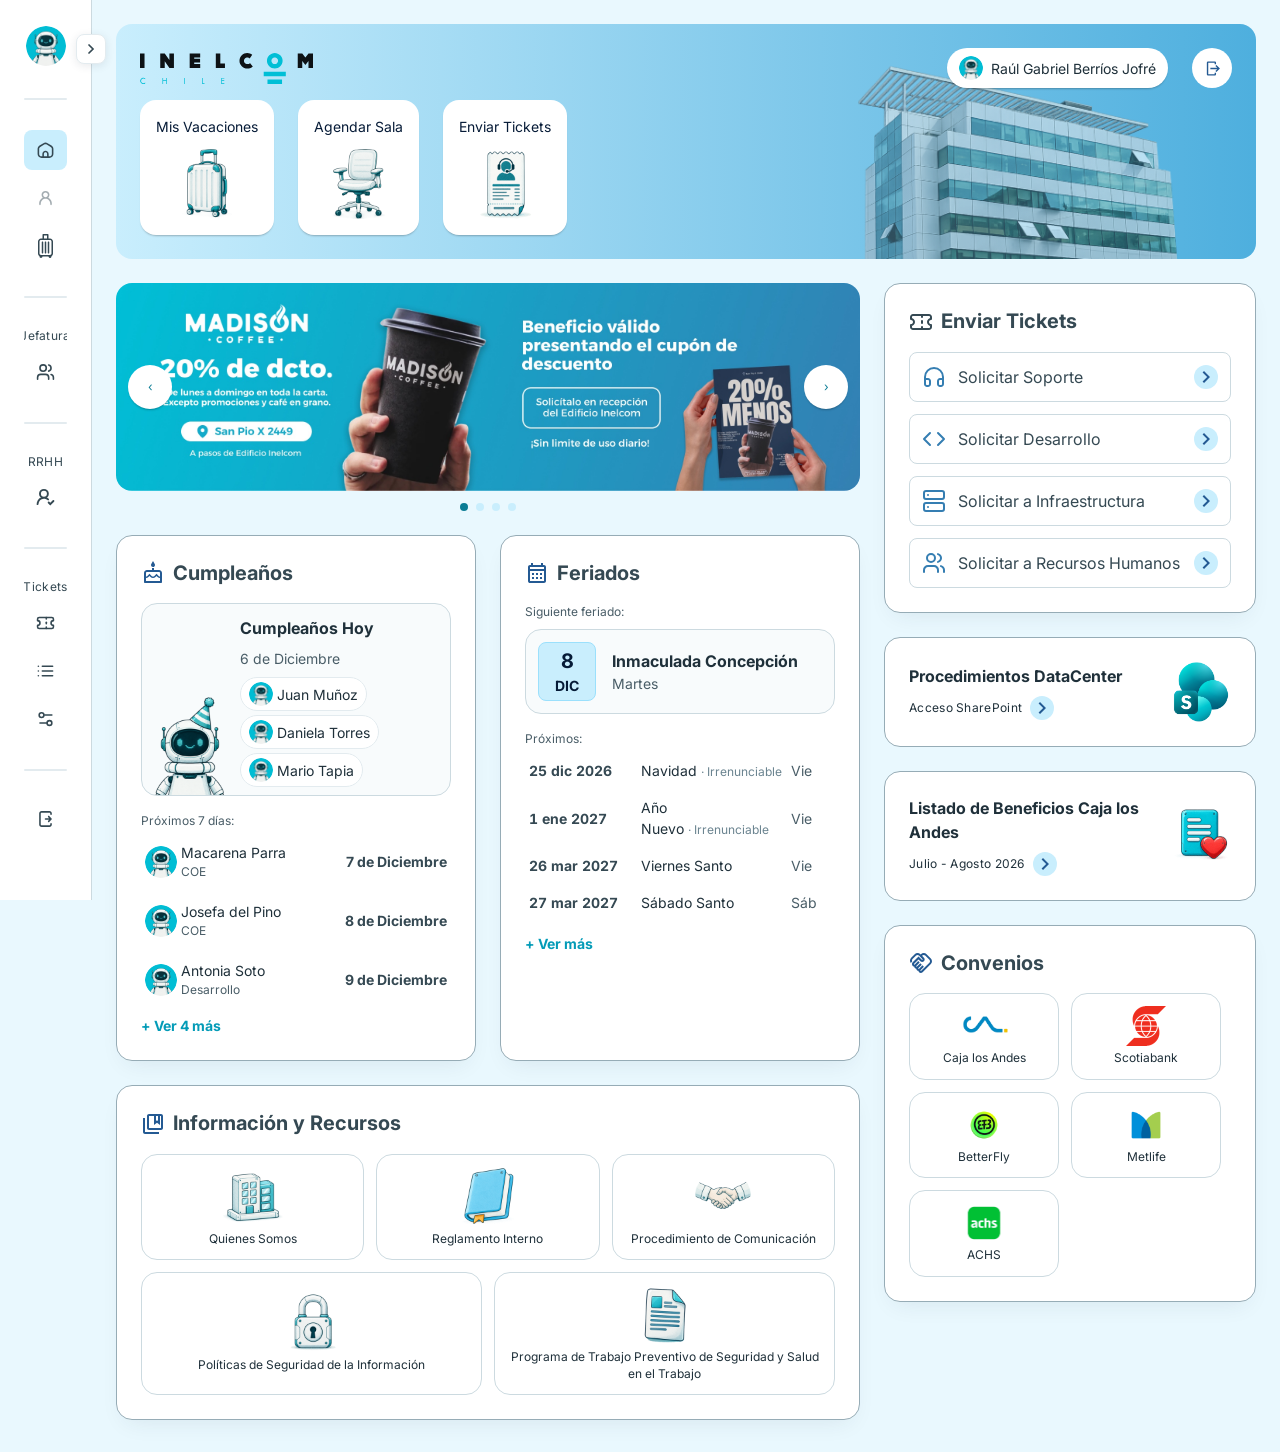
==== commit bb600741: "Navegación en teléfono con panel y ajuste de Información y Recursos - El menú completo pasa a un pan" ====
--- a/index.html
+++ b/index.html
@@ -225,10 +225,10 @@
                   <button type="button" class="s-inicio__acceso">
                     <img
                       class="s-inicio__ilus s-inicio__ilus--md"
-                      src="assets/home/img-inelcom-megaphone.png"
-                      alt=""
-                    />
-                    <span class="s-inicio__accesoLabel">Comunicaciones Internas</span>
+                      src="assets/home/img-inelcom-acuerdo.png"
+                      alt=""
+                    />
+                    <span class="s-inicio__accesoLabel">Procedimiento de Comunicación</span>
                   </button>
                   <button type="button" class="s-inicio__acceso">
                     <img
@@ -237,14 +237,6 @@
                       alt=""
                     />
                     <span class="s-inicio__accesoLabel">Políticas de Seguridad de la Información</span>
-                  </button>
-                  <button type="button" class="s-inicio__acceso">
-                    <img
-                      class="s-inicio__ilus s-inicio__ilus--md"
-                      src="assets/home/img-inelcom-acuerdo.png"
-                      alt=""
-                    />
-                    <span class="s-inicio__accesoLabel">Procedimiento de Comunicación</span>
                   </button>
                   <button type="button" class="s-inicio__acceso">
                     <img
--- a/css/sistema/04-components.css
+++ b/css/sistema/04-components.css
@@ -151,31 +151,72 @@
    SIDEBAR
    ========================================================================== */
 
+/* EN TELÉFONO ES UN PANEL QUE ENTRA DESDE LA IZQUIERDA.
+   Antes la barra de abajo era esta misma caja con tres iconos sueltos y el
+   resto del menú escondido. Con el menú creciendo ahí ya no cabía nada, así
+   que abajo quedó .c-bottomnav —cuatro accesos y el botón "Menú"— y el menú
+   entero, con sus rótulos y sus grupos, vive en este panel. */
 .c-sidebar {
   position: fixed;
-  bottom: 0;
+  inset-block: 0;
   left: 0;
-  right: 0;
-  z-index: 20;
-  display: flex;
-  align-items: center;
-  justify-content: space-around;
-  height: var(--size-bottomnav);
-  padding: 0 var(--space-3);
+  z-index: 40;
+  display: flex;
+  flex-direction: column;
+  width: min(86vw, 320px);
+  padding: var(--space-6);
+  overflow-y: auto;
+  overscroll-behavior: contain;
   background-color: var(--color-surface);
-  border-top: 1px solid var(--color-border-subtle);
-}
-
-/* En teléfono la barra inferior muestra solo navegación */
-.c-sidebar__profile,
-.c-sidebar__divider,
+  border-right: 1px solid var(--color-border-subtle);
+  /* Cerrado se va del todo a la izquierda. La visibilidad es lo que lo saca
+     del recorrido del tabulador mientras está fuera de pantalla. */
+  visibility: hidden;
+  translate: -100% 0;
+  transition:
+    translate var(--transition-base),
+    visibility var(--transition-base);
+}
+
+.c-sidebar--movil {
+  visibility: visible;
+  translate: 0 0;
+}
+
+.c-sidebar__scroll {
+  display: flex;
+  flex-direction: column;
+  gap: var(--space-6);
+}
+
+.c-sidebar__profile {
+  display: flex;
+  align-items: center;
+  gap: var(--space-3);
+}
+
+.c-sidebar__identity {
+  display: flex;
+  flex-direction: column;
+  gap: var(--space-1);
+  min-width: 0;
+}
+
+.c-sidebar__nav {
+  display: flex;
+  flex-direction: column;
+  gap: var(--space-2);
+}
+
+.c-sidebar__footer {
+  display: flex;
+  flex-direction: column;
+}
+
+/* El relleno elástico y el botón de plegar son cosa de escritorio */
 .c-sidebar__spacer,
 .c-sidebar__toggle {
   display: none;
-}
-
-.c-sidebar__nav {
-  display: contents;
 }
 
 @media (min-width: 768px) {
@@ -183,6 +224,12 @@
     position: sticky;
     top: 0;
     bottom: auto;
+    /* Lo del panel de teléfono, deshecho: acá la barra está siempre a la
+       vista y en su sitio. */
+    left: auto;
+    visibility: visible;
+    translate: none;
+    transition: none;
     /* Por encima de .l-header (15): el botón de plegar sobresale sobre el
        contenido y con 10 quedaba por debajo de la cabecera blanca de las
        pantallas que la tienen. */
@@ -200,9 +247,8 @@
   }
 
   .c-sidebar__profile {
-    display: flex;
-    align-items: center;
     justify-content: center;
+    gap: 0;
     height: 44px;
   }
 
@@ -210,15 +256,8 @@
     display: none;
   }
 
-  .c-sidebar__divider {
-    display: block;
-  }
-
   .c-sidebar__nav {
-    display: flex;
-    flex-direction: column;
     align-items: center;
-    gap: var(--space-2);
   }
 
   .c-sidebar__spacer {
@@ -226,9 +265,9 @@
     flex: 1;
   }
 
-  .c-sidebar__footer {
-    display: flex;
-    flex-direction: column;
+  /* El texto solo se ve con la barra desplegada; plegada son iconos */
+  .c-sidebar .c-navlink__label {
+    display: none;
   }
 
   /* Botón de plegar/desplegar, pisando el borde derecho.
@@ -313,6 +352,116 @@
 }
 
 /* ==========================================================================
+   BARRA INFERIOR · solo en teléfono
+
+   Los accesos directos que caben y, al final, el botón que abre el panel
+   con la navegación entera. La pinta js/sidebar.js junto con la barra.
+
+   Va con su propio reset acotado: se monta también en index.html, que es
+   del sistema viejo y no carga 02-base.css.
+   ========================================================================== */
+
+:where(.c-bottomnav, .c-bottomnav *) {
+  box-sizing: border-box;
+}
+
+:where(.c-bottomnav a) {
+  color: inherit;
+  text-decoration: none;
+}
+
+:where(.c-bottomnav button) {
+  margin: 0;
+  font: inherit;
+  background: none;
+  border: 0;
+}
+
+:where(.c-bottomnav svg) {
+  display: block;
+}
+
+.c-bottomnav {
+  position: fixed;
+  inset-inline: 0;
+  bottom: 0;
+  z-index: 30;
+  display: flex;
+  align-items: stretch;
+  justify-content: space-around;
+  gap: var(--space-1);
+  height: var(--size-bottomnav);
+  padding: var(--space-1) var(--space-2);
+  font-family: var(--font-sans);
+  background-color: var(--color-surface);
+  border-top: 1px solid var(--color-border-subtle);
+}
+
+.c-bottomnav__item {
+  display: flex;
+  flex: 1;
+  flex-direction: column;
+  align-items: center;
+  justify-content: center;
+  gap: var(--space-half);
+  max-width: 96px;
+  padding: var(--space-1);
+  color: var(--color-icon);
+  border-radius: var(--radius-md);
+  cursor: pointer;
+  transition: background-color var(--transition-fast);
+}
+
+.c-bottomnav__item:active {
+  background-color: var(--color-nav-pressed);
+}
+
+.c-bottomnav__item[aria-current="page"],
+.c-bottomnav__item[aria-expanded="true"] {
+  background-color: var(--color-nav-selected);
+}
+
+/* Una pantalla que todavía no existe: se ve, apagada y sin clic */
+.c-bottomnav__item--pendiente {
+  cursor: default;
+  opacity: 0.45;
+}
+
+.c-bottomnav__texto {
+  overflow: hidden;
+  max-width: 100%;
+  font-size: var(--fs-xs);
+  font-weight: var(--fw-medium);
+  line-height: 1.2;
+  text-overflow: ellipsis;
+  white-space: nowrap;
+  color: var(--color-text-heading);
+}
+
+/* El velo que apaga la página mientras el panel está abierto */
+.c-navscrim {
+  position: fixed;
+  inset: 0;
+  z-index: 35;
+  background-color: var(--color-overlay);
+}
+
+.c-navscrim[hidden] {
+  display: none;
+}
+
+/* En escritorio no hay nada de esto: la barra está siempre a la vista.
+   Va al final de la sección y no arriba con el resto del escritorio porque
+   a igual especificidad manda el orden, y las reglas de arriba están antes
+   que las de esta sección. */
+@media (min-width: 768px) {
+  .c-bottomnav,
+  .c-navscrim {
+    display: none;
+  }
+}
+
+/* ==========================================================================
    ITEM DE NAVEGACIÓN
    ========================================================================== */
 
@@ -338,7 +487,7 @@
 }
 
 .c-navlink__label {
-  display: none;
+  display: block;
   flex: 1;
   font-size: var(--fs-sm);
   font-weight: var(--fw-medium);
--- a/css/sistema/05-sidebar.css
+++ b/css/sistema/05-sidebar.css
@@ -82,19 +82,31 @@
 }
 
 /* ==========================================================================
-   MÓVIL · barra inferior
-   Abajo no caben ni los rótulos ni los grupos: la barra deja solo los
-   enlaces sueltos de la primera sección. La navegación completa en teléfono
-   todavía no está diseñada.
+   SECCIONES Y GRUPOS
+
+   Van así en los dos sitios: en el panel de teléfono y en la barra de
+   escritorio desplegada. Lo que cambia —el rótulo centrado, los hijos
+   escondidos— es cosa de la barra plegada, y está en el media query.
    ========================================================================== */
 
 .c-sidebar__seccion {
-  display: contents;
-}
-
-.c-sidebar__label,
+  display: flex;
+  flex-direction: column;
+  gap: var(--space-2);
+}
+
+.c-sidebar__label {
+  font-size: var(--fs-xs);
+  font-weight: var(--fw-regular);
+  line-height: 1.3;
+  letter-spacing: var(--ls-wide);
+  color: var(--color-text-heading);
+}
+
 .c-navgroup {
-  display: none;
+  display: flex;
+  flex-direction: column;
+  gap: var(--space-2);
 }
 
 @media (min-width: 768px) {
@@ -126,27 +138,6 @@
      ocupan—. Con shrink en cero la caja scrollea, que es lo que toca. */
   .c-sidebar__scroll > * {
     flex-shrink: 0;
-  }
-
-  .c-sidebar__seccion {
-    display: flex;
-    flex-direction: column;
-    gap: var(--space-2);
-  }
-
-  .c-sidebar__label {
-    display: block;
-    font-size: var(--fs-xs);
-    font-weight: var(--fw-regular);
-    line-height: 1.3;
-    letter-spacing: var(--ls-wide);
-    color: var(--color-text-heading);
-  }
-
-  .c-navgroup {
-    display: flex;
-    flex-direction: column;
-    gap: var(--space-2);
   }
 
   /* Plegado el rótulo se queda, centrado: es lo que separa un bloque del
@@ -202,6 +193,16 @@
   display: flex;
 }
 
+/* En el panel de teléfono no existe la barra plegada, así que un grupo
+   abierto enseña sus hijos y ya. Va en max-width y no en la base porque la
+   regla que los esconde con la barra plegada está más arriba en el archivo
+   y, a igual especificidad, le ganaría. */
+@media (max-width: 767px) {
+  .c-sidebar .c-navgroup--abierto .c-navgroup__hijos {
+    display: flex;
+  }
+}
+
 /* LA LÍNEA Y EL CODO SALEN DE CADA HIJO, NO DEL <ul>.
    Antes el <ul> traía su propio border-left y encima cada hijo dibujaba el
    suyo: se veían dos líneas pisadas y el remate del último quedaba tapado
--- a/css/pantallas/inicio.css
+++ b/css/pantallas/inicio.css
@@ -712,9 +712,12 @@
   min-width: 120px;
 }
 
-/* En la columna ancha los seis accesos se reparten la fila entera, así que
-   acá el tope de 150 estorba: dejaría un hueco a la derecha. */
+/* Esta rejilla va de tres en fila y no de una tirada: con la base al 28% el
+   cuarto ya no entra y salta de línea, y los dos que quedan abajo se
+   reparten el ancho. El tope de 150 estorba acá, que es lo contrario del
+   lateral: estos accesos tienen que llenar la fila. */
 .s-inicio__card--recursos .s-inicio__acceso {
+  flex-basis: 28%;
   max-width: none;
 }
 
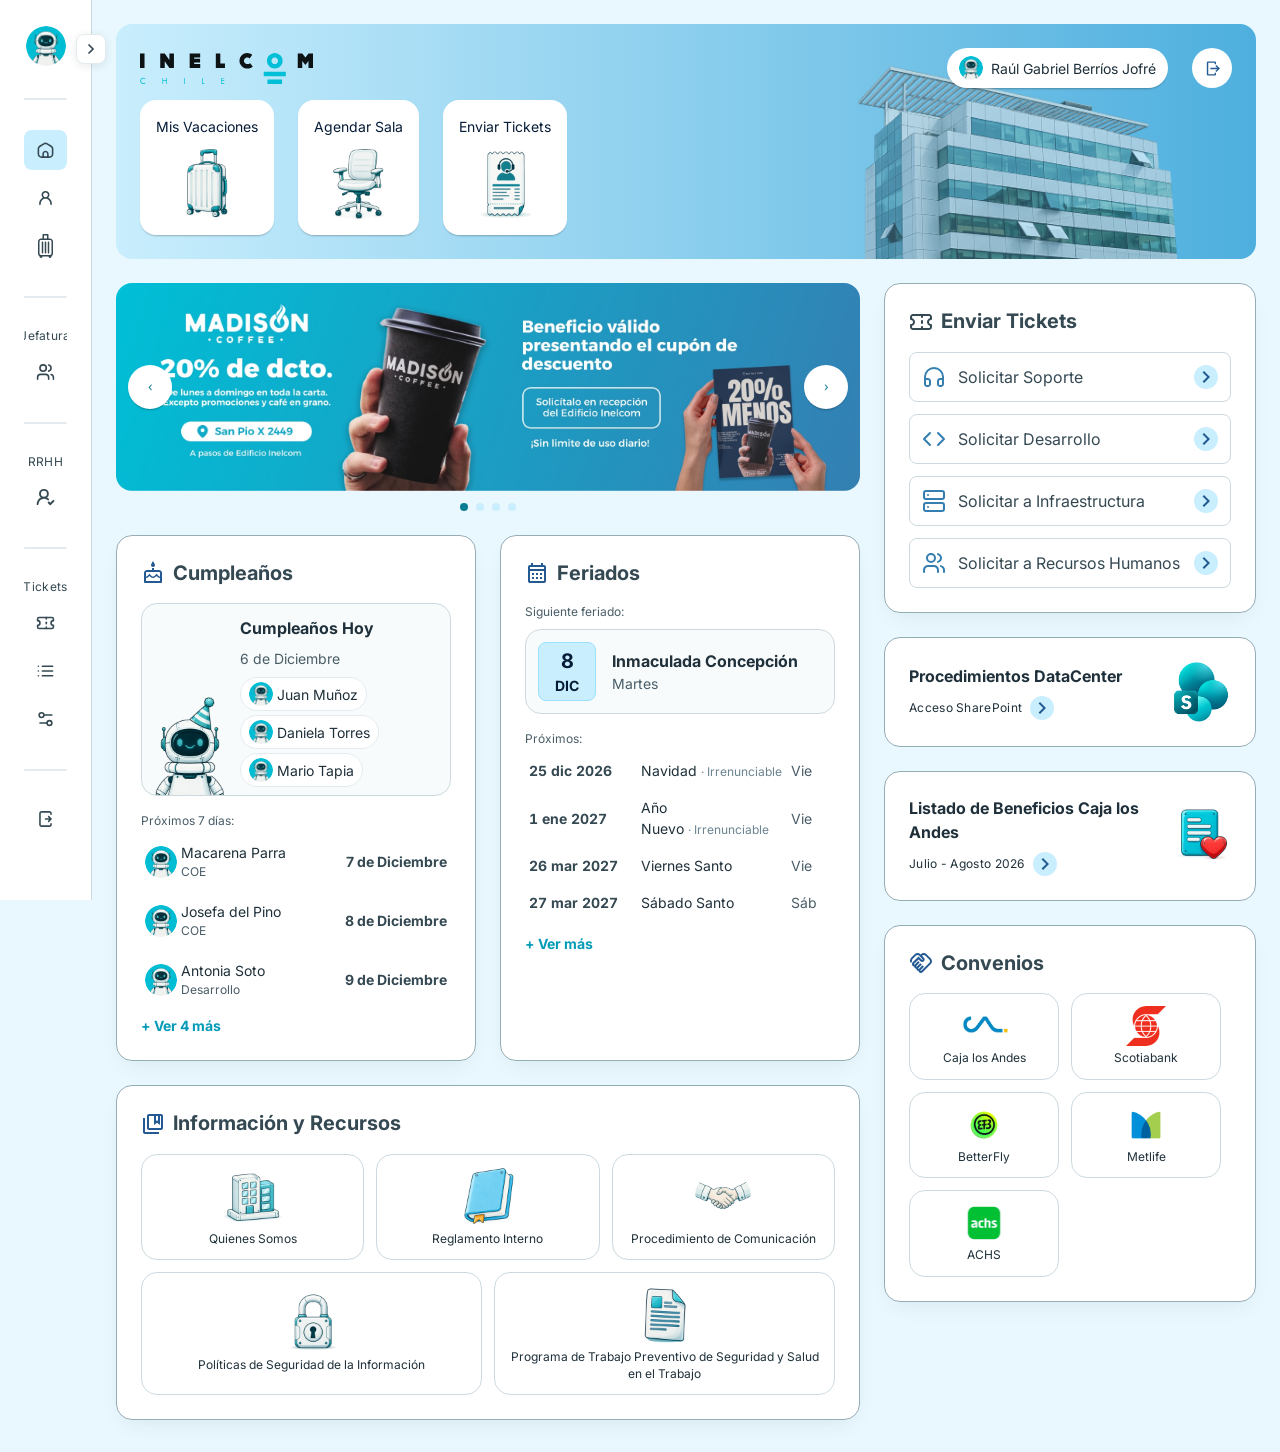
==== commit c7f6662d: "La foto de perfil es la misma en todas las pantallas - La reparte js/sidebar.js por [data-foto-perfi" ====
--- a/index.html
+++ b/index.html
@@ -46,13 +46,19 @@
                 />
                 <div class="s-inicio__acciones">
                   <!-- Nombre y avatar hardcodeados como placeholder de diseño.
-                       Deberían venir de la sesión/usuario autenticado. -->
-                  <button type="button" class="s-inicio__perfil">
-                    <img class="c-avatar" src="assets/img/avatar-placeholder.png" alt="" />
+                       Deberían venir de la sesión/usuario autenticado. La foto
+                       la reparte js/sidebar.js por el [data-foto-perfil]. -->
+                  <a class="s-inicio__perfil" href="mi-perfil.html">
+                    <img
+                      class="c-avatar"
+                      src="assets/img/avatar-placeholder.png"
+                      alt=""
+                      data-foto-perfil
+                    />
                     <span class="s-inicio__perfilNombre"
                       >Raúl Gabriel Berríos Jofré</span
                     >
-                  </button>
+                  </a>
                   <button
                     type="button"
                     class="c-iconbtn s-inicio__salir"
--- a/css/sistema/04-components.css
+++ b/css/sistema/04-components.css
@@ -976,6 +976,57 @@
 }
 
 /* ==========================================================================
+   CAMPO DE TEXTO
+
+   Mismo molde que .c-notes —la caja con el rótulo dentro— pero de una línea.
+   El borde lo lleva la caja y no el <input>: así el foco tiñe el campo
+   entero y no deja dos marcos uno dentro del otro.
+   ========================================================================== */
+
+.c-input {
+  display: flex;
+  flex-direction: column;
+  gap: var(--space-1);
+  padding: var(--space-3) var(--space-4);
+  background-color: var(--color-surface);
+  border: 1px solid var(--color-border);
+  border-radius: var(--radius-md);
+  transition: background-color var(--transition-fast);
+}
+
+.c-input:focus-within {
+  background-color: var(--color-state-hover);
+}
+
+.c-input__label {
+  font-size: var(--fs-xs);
+  font-weight: var(--fw-bold);
+  line-height: 1.2;
+  letter-spacing: var(--ls-wide);
+  text-transform: uppercase;
+  color: var(--color-text-secondary);
+}
+
+.c-input__control {
+  width: 100%;
+  padding: 0;
+  font-family: inherit;
+  font-size: var(--fs-sm);
+  line-height: var(--lh-normal);
+  color: var(--color-text-primary);
+  background: transparent;
+  border: 0;
+}
+
+.c-input__control:focus-visible {
+  outline: none;
+}
+
+.c-input__control::placeholder {
+  color: var(--color-text-secondary);
+}
+
+/* ==========================================================================
    MODAL
    ========================================================================== */
 
@@ -1817,6 +1868,16 @@
 .c-btn--neutro:hover:not(:disabled)  { background-color: var(--color-state-hover); }
 .c-btn--neutro:active:not(:disabled) { background-color: var(--color-state-pressed); }
 
+/* Acción principal de un formulario. Es el mismo azul de .c-submit, pero en
+   botón suelto: .c-submit ocupa el ancho entero y acá hacen falta dos o tres
+   seguidos en una fila. */
+.c-btn--accion {
+  background-color: var(--color-action-bg);
+  color: var(--color-action-text);
+}
+.c-btn--accion:hover:not(:disabled)  { background-color: var(--color-action-bg-hover); }
+.c-btn--accion:active:not(:disabled) { background-color: var(--color-action-bg-pressed); }
+
 .c-btn--bloque { width: 100%; }
 
 
